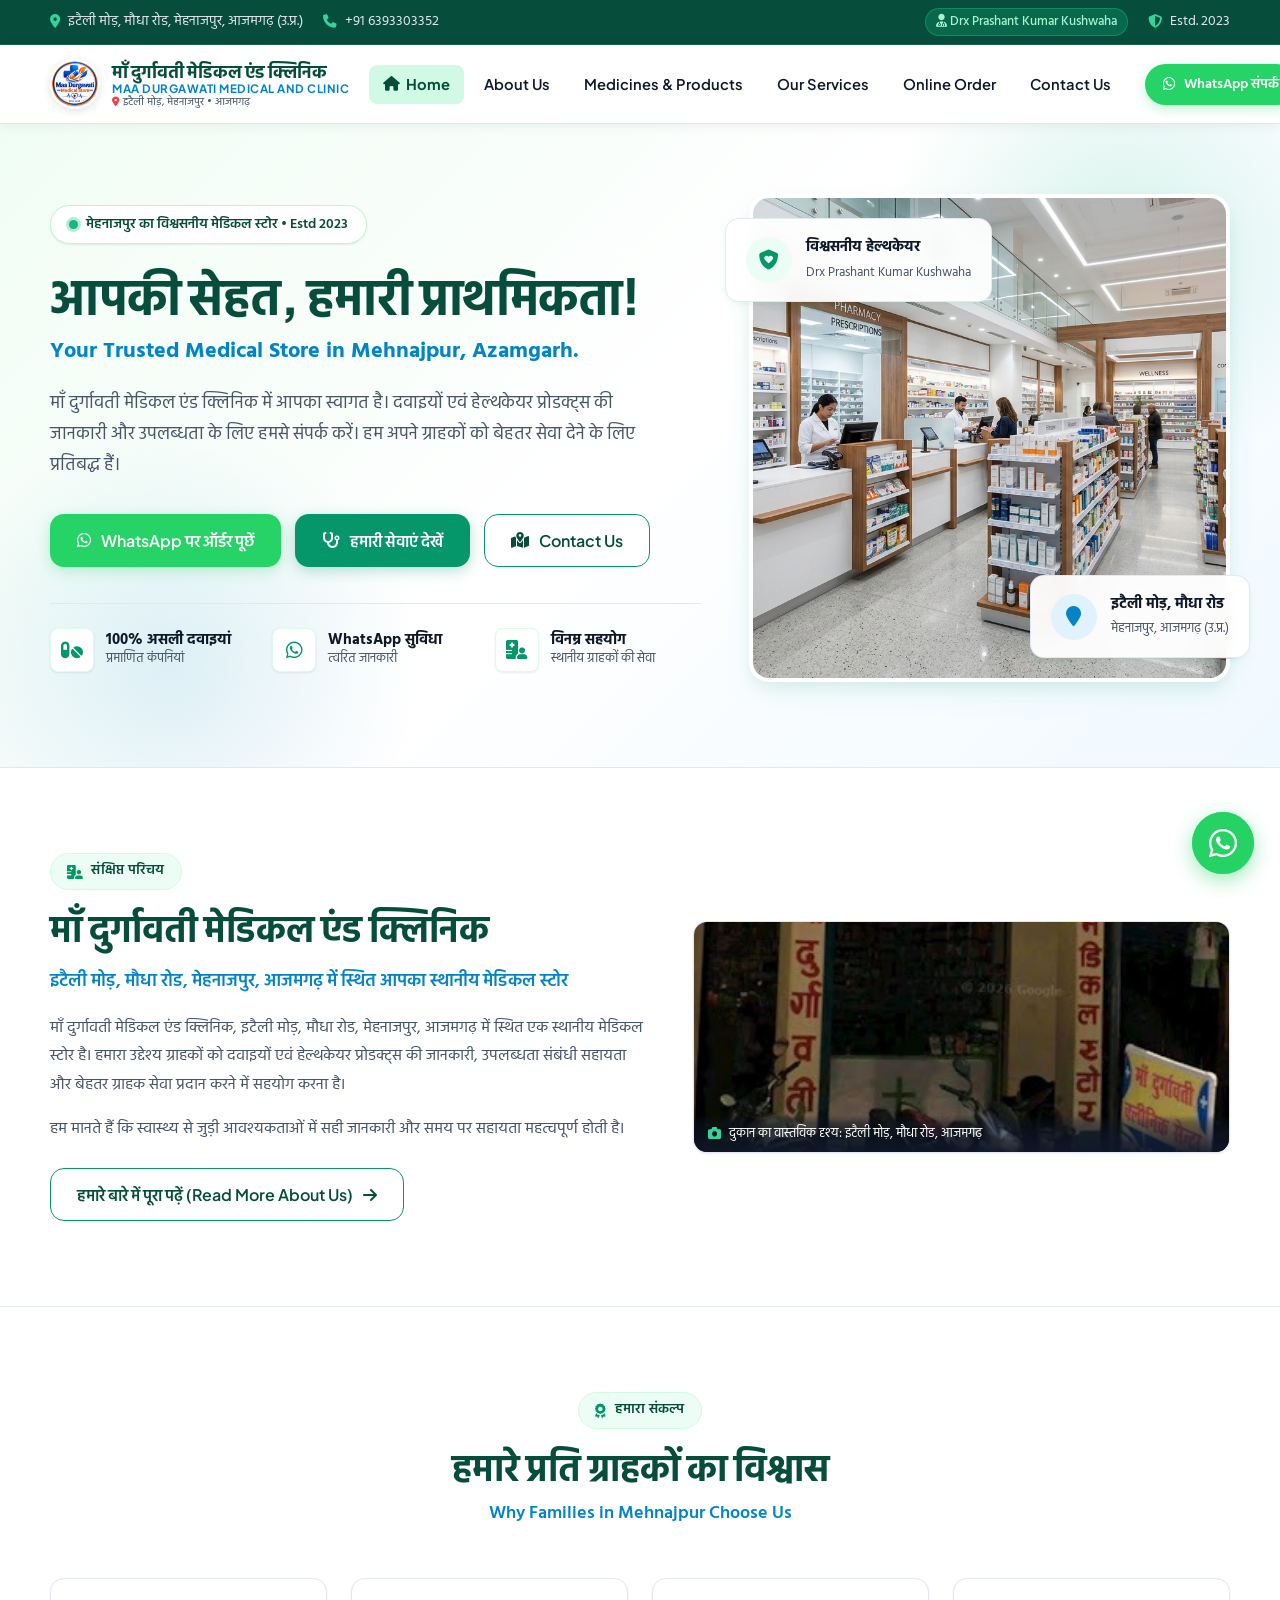
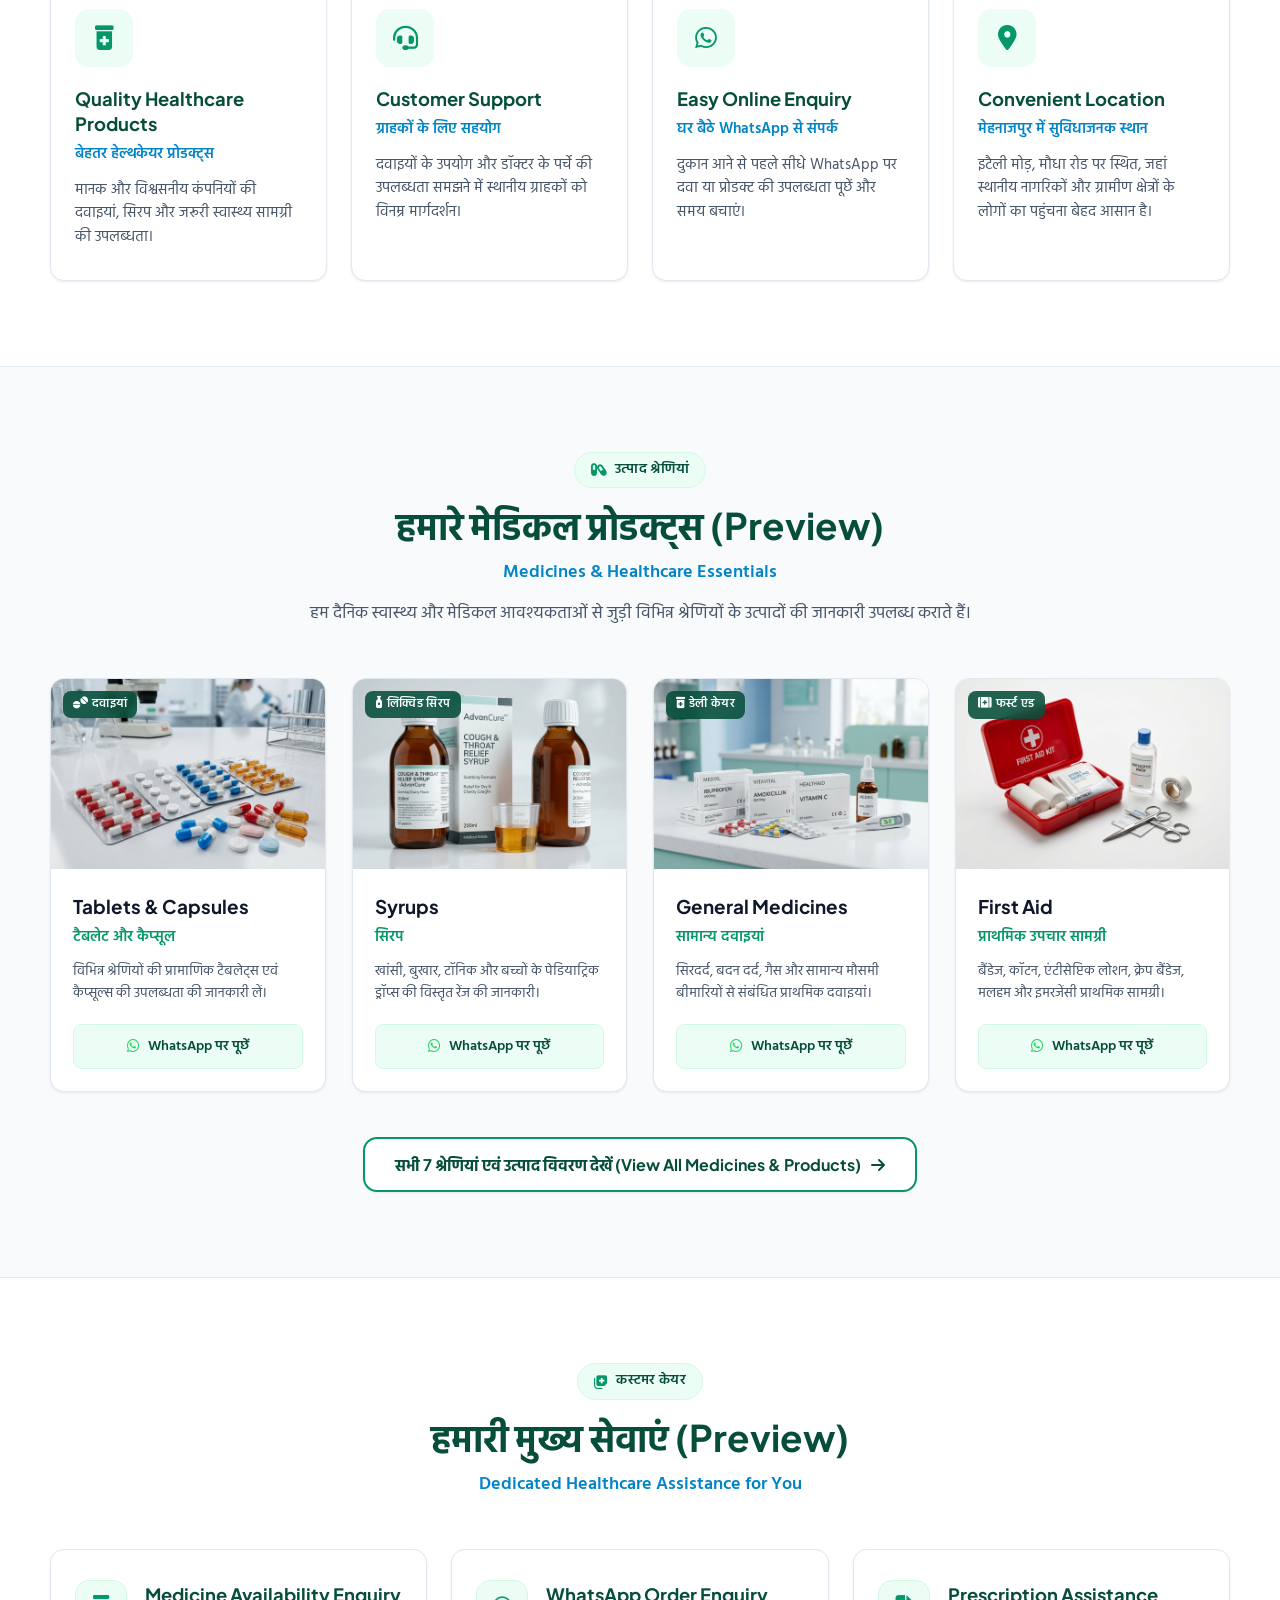
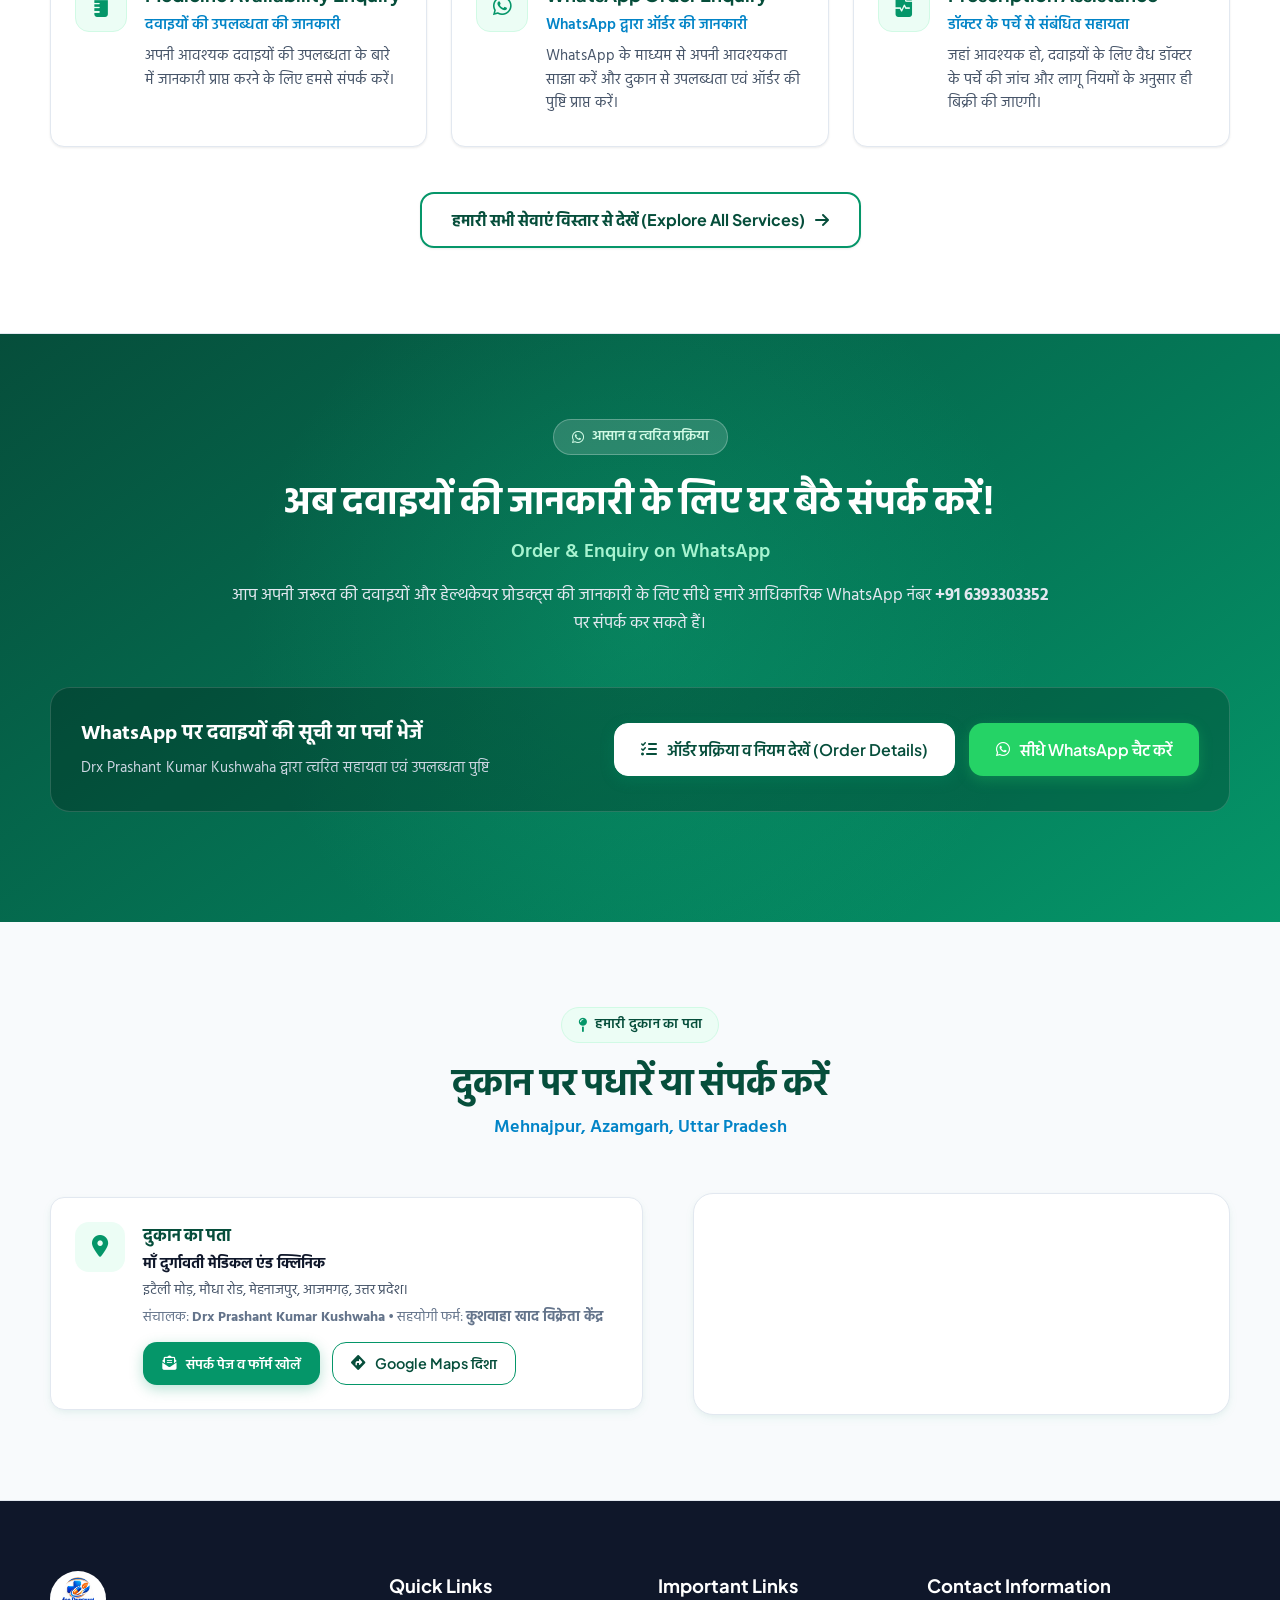
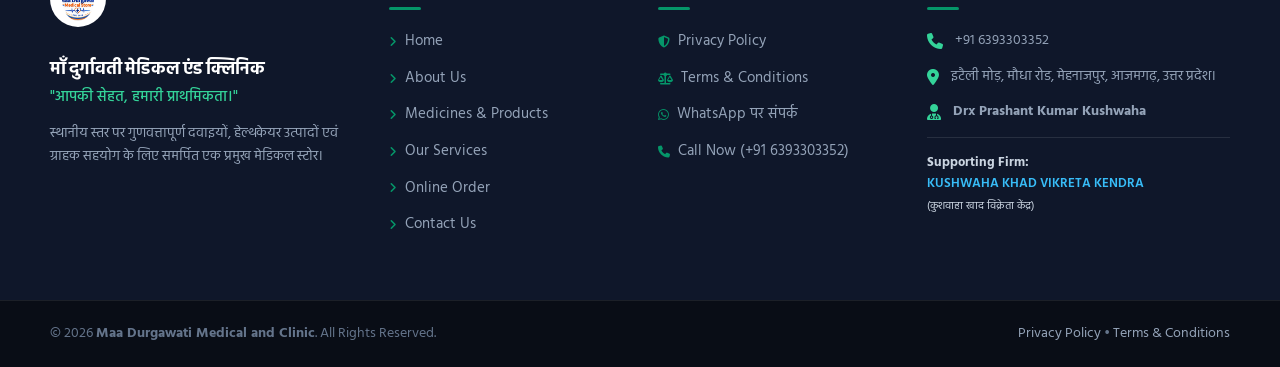
==== index.html @ 32545181 "feat: complete multi-page responsive website for Maa Durgawati Medical and Clinic" ====
<!DOCTYPE html>
<html lang="hi">
<head>
  <meta charset="UTF-8">
  <meta name="viewport" content="width=device-width, initial-scale=1.0">
  <title>माँ दुर्गावती मेडिकल एंड क्लिनिक | Maa Durgawati Medical &amp; Clinic - Mehnajpur, Azamgarh</title>
  
  <!-- SEO & Social Meta Tags -->
  <meta name="description" content="माँ दुर्गावती मेडिकल एंड क्लिनिक (Maa Durgawati Medical and Clinic), इटैली मोड़, मौधा रोड, मेहनाजपुर, आजमगढ़। दवाइयों एवं हेल्थकेयर प्रोडक्ट्स की जानकारी के लिए WhatsApp या कॉल पर संपर्क करें।">
  <meta name="keywords" content="Maa Durgawati Medical, माँ दुर्गावती मेडिकल स्टोर, Mehnajpur medical store, Azamgarh pharmacy, Drx Prashant Kumar Kushwaha, Itaily Moad, Kushwaha Khad Vikreta Kendra">
  <meta name="author" content="Maa Durgawati Medical and Clinic">
  
  <meta property="og:type" content="website">
  <meta property="og:title" content="माँ दुर्गावती मेडिकल एंड क्लिनिक | Mehnajpur, Azamgarh">
  <meta property="og:description" content="आपकी सेहत, हमारी प्राथमिकता! दवाइयों एवं हेल्थकेयर प्रोडक्ट्स की जानकारी और उपलब्धता के लिए संपर्क करें।">
  <meta property="og:image" content="assets/logo.jpg">
  
  <!-- Favicon -->
  <link rel="icon" type="image/svg+xml" href="assets/favicon.svg">
  
  <!-- Google Fonts: Hind, Noto Sans Devanagari, Plus Jakarta Sans -->
  <link rel="preconnect" href="https://fonts.googleapis.com">
  <link rel="preconnect" href="https://fonts.gstatic.com" crossorigin>
  <link href="https://fonts.googleapis.com/css2?family=Hind:wght@400;500;600;700&family=Noto+Sans+Devanagari:wght@400;500;600;700&family=Plus+Jakarta+Sans:wght@400;500;600;700;800&display=swap" rel="stylesheet">
  
  <!-- Font Awesome 6 Icons -->
  <link rel="stylesheet" href="https://cdnjs.cloudflare.com/ajax/libs/font-awesome/6.5.1/css/all.min.css">
  
  <!-- Stylesheet -->
  <link rel="stylesheet" href="css/style.css">
</head>
<body>

  <!-- Top Announcement Bar -->
  <div class="top-bar">
    <div class="container top-bar-content">
      <div class="top-bar-info">
        <div class="top-bar-item">
          <i class="fa-solid fa-location-dot"></i>
          <span>इटैली मोड़, मौधा रोड, मेहनाजपुर, आजमगढ़ (उ.प्र.)</span>
        </div>
        <div class="top-bar-item">
          <i class="fa-solid fa-phone"></i>
          <a href="tel:+916393303352">+91 6393303352</a>
        </div>
      </div>
      <div class="top-bar-info">
        <span class="top-bar-badge"><i class="fa-solid fa-user-doctor"></i> Drx Prashant Kumar Kushwaha</span>
        <span class="top-bar-item"><i class="fa-solid fa-shield-halved"></i> Estd. 2023</span>
      </div>
    </div>
  </div>

  <!-- Sticky Site Header (Redesigned) -->
  <header class="site-header">
    <div class="container header-inner">
      <a href="index.html" class="brand-logo" aria-label="Maa Durgawati Medical and Clinic Home">
        <img src="assets/logo.jpg" alt="माँ दुर्गावती मेडिकल स्टोर Logo" class="official-logo-img">
        <div class="brand-text-block">
          <span class="brand-title-hi">माँ दुर्गावती मेडिकल एंड क्लिनिक</span>
          <span class="brand-title-en">MAA DURGAWATI MEDICAL AND CLINIC</span>
          <span class="brand-tagline-sub">
            <i class="fa-solid fa-location-dot"></i> इटैली मोड़, मेहनाजपुर • आजमगढ़
          </span>
        </div>
      </a>

      <!-- Desktop & Mobile Navigation Menu -->
      <nav class="nav-menu" id="navMenu" aria-label="Primary Navigation">
        <a href="index.html" class="nav-link active"><i class="fa-solid fa-house"></i> Home</a>
        <a href="about.html" class="nav-link">About Us</a>
        <a href="medicines.html" class="nav-link">Medicines &amp; Products</a>
        <a href="services.html" class="nav-link">Our Services</a>
        <a href="online-order.html" class="nav-link">Online Order</a>
        <a href="contact.html" class="nav-link">Contact Us</a>
        
        <div class="mobile-nav-cta">
          <a href="https://wa.me/916393303352?text=%E0%A4%A8%E0%A4%AE%E0%A4%B8%E0%A5%8D%E0%A4%A4%E0%A5%87%2C%20%E0%A4%AE%E0%A5%81%E0%A4%9D%E0%A5%87%20%E0%A4%AE%E0%A4%BE%E0%A4%81%20%E0%A4%A6%E0%A5%81%E0%A4%B0%E0%A5%8D%E0%A4%97%E0%A4%BE%E0%A4%B5%E0%A4%A4%E0%A5%80%20%E0%A4%AE%E0%A5%87%E0%A4%A1%E0%A4%BF%E0%A4%95%E0%A4%B2%20%E0%A4%8F%E0%A4%82%E0%A4%A1%20%E0%A4%95%E0%A5%8D%E0%A4%B2%E0%A4%BF%E0%A4%A8%E0%A4%BF%E0%A4%95%20%E0%A4%B8%E0%A5%87%20%E0%A4%A6%E0%A4%B5%E0%A4%BE%E0%A4%87%E0%A4%AF%E0%A5%8B%E0%A4%82%20%E0%A4%95%E0%A5%80%20%E0%A4%9C%E0%A4%BE%E0%A4%A8%E0%A4%95%E0%A4%BE%E0%A4%B0%E0%A5%80%20%E0%A4%9A%E0%A4%BE%E0%A4%B9%E0%A4%BF%E0%A4%8F%E0%A5%A4" target="_blank" rel="noopener noreferrer" class="btn btn-whatsapp">
            <i class="fa-brands fa-whatsapp"></i> WhatsApp संपर्क
          </a>
          <a href="tel:+916393303352" class="btn btn-primary">
            <i class="fa-solid fa-phone"></i> कॉल करें: +91 6393303352
          </a>
        </div>
      </nav>

      <!-- Rightmost WhatsApp Action -->
      <div class="header-actions">
        <a href="https://wa.me/916393303352?text=%E0%A4%A8%E0%A4%AE%E0%A4%B8%E0%A5%8D%E0%A4%A4%E0%A5%87%2C%20%E0%A4%AE%E0%A5%81%E0%A4%9D%E0%A5%87%20%E0%A4%AE%E0%A4%BE%E0%A4%81%20%E0%A4%A6%E0%A5%81%E0%A4%B0%E0%A5%8D%E0%A4%97%E0%A4%BE%E0%A4%B5%E0%A4%A4%E0%A5%80%20%E0%A4%AE%E0%A5%87%E0%A4%A1%E0%A4%BF%E0%A4%95%E0%A4%B2%20%E0%A4%8F%E0%A4%82%E0%A4%A1%20%E0%A4%95%E0%A5%8D%E0%A4%B2%E0%A4%BF%E0%A4%A8%E0%A4%BF%E0%A4%95%20%E0%A4%B8%E0%A5%87%20%E0%A4%A6%E0%A4%B5%E0%A4%BE%E0%A4%87%E0%A4%AF%E0%A5%8B%E0%A4%82%20%E0%A4%95%E0%A5%80%20%E0%A4%9C%E0%A4%BE%E0%A4%A8%E0%A4%95%E0%A4%BE%E0%A4%B0%E0%A5%80%20%E0%A4%9A%E0%A4%BE%E0%A4%B9%E0%A4%BF%E0%A4%8F%E0%A5%A4" target="_blank" rel="noopener noreferrer" class="btn-header-wa">
          <i class="fa-brands fa-whatsapp"></i>
          <span>WhatsApp संपर्क</span>
        </a>
        <button class="mobile-toggle" id="mobileToggle" aria-label="Toggle navigation" aria-expanded="false">
          <i class="fa-solid fa-bars"></i>
        </button>
      </div>
    </div>
  </header>

  <main>
    <!-- ==========================================
         HERO SECTION
         ========================================== -->
    <section class="hero-section">
      <div class="hero-glow-1"></div>
      <div class="hero-glow-2"></div>
      
      <div class="container hero-grid">
        <div class="hero-content">
          <div class="hero-badge-pill">
            <span class="pulse-dot"></span>
            <span>मेहनाजपुर का विश्वसनीय मेडिकल स्टोर • Estd 2023</span>
          </div>
          
          <h1 class="hero-heading">आपकी सेहत, हमारी प्राथमिकता!</h1>
          <p class="hero-subtitle">Your Trusted Medical Store in Mehnajpur, Azamgarh.</p>
          
          <p class="hero-desc">
            माँ दुर्गावती मेडिकल एंड क्लिनिक में आपका स्वागत है। दवाइयों एवं हेल्थकेयर प्रोडक्ट्स की जानकारी और उपलब्धता के लिए हमसे संपर्क करें। हम अपने ग्राहकों को बेहतर सेवा देने के लिए प्रतिबद्ध हैं।
          </p>
          
          <div class="hero-cta-group">
            <a href="online-order.html" class="btn btn-whatsapp">
              <i class="fa-brands fa-whatsapp"></i> WhatsApp पर ऑर्डर पूछें
            </a>
            <a href="services.html" class="btn btn-primary">
              <i class="fa-solid fa-stethoscope"></i> हमारी सेवाएं देखें
            </a>
            <a href="contact.html" class="btn btn-outline">
              <i class="fa-solid fa-map-location-dot"></i> Contact Us
            </a>
          </div>
          
          <div class="hero-highlights">
            <div class="hero-highlight-item">
              <div class="hero-highlight-icon">
                <i class="fa-solid fa-pills"></i>
              </div>
              <div class="hero-highlight-text">
                <h4>100% असली दवाइयां</h4>
                <p>प्रमाणित कंपनियां</p>
              </div>
            </div>
            
            <div class="hero-highlight-item">
              <div class="hero-highlight-icon">
                <i class="fa-brands fa-whatsapp"></i>
              </div>
              <div class="hero-highlight-text">
                <h4>WhatsApp सुविधा</h4>
                <p>त्वरित जानकारी</p>
              </div>
            </div>
            
            <div class="hero-highlight-item">
              <div class="hero-highlight-icon">
                <i class="fa-solid fa-hospital-user"></i>
              </div>
              <div class="hero-highlight-text">
                <h4>विनम्र सहयोग</h4>
                <p>स्थानीय ग्राहकों की सेवा</p>
              </div>
            </div>
          </div>
        </div>

        <div class="hero-visual">
          <div class="hero-image-wrapper">
            <img src="assets/images/hero-pharmacy.jpg" alt="माँ दुर्गावती मेडिकल स्टोर आधुनिक फार्मेसी इंटीरियर" class="hero-main-img" loading="eager">
          </div>
          
          <div class="hero-floating-card top">
            <div class="floating-icon">
              <i class="fa-solid fa-shield-heart"></i>
            </div>
            <div class="floating-content">
              <strong>विश्वसनीय हेल्थकेयर</strong>
              <span>Drx Prashant Kumar Kushwaha</span>
            </div>
          </div>
          
          <div class="hero-floating-card bottom">
            <div class="floating-icon">
              <i class="fa-solid fa-location-pin"></i>
            </div>
            <div class="floating-content">
              <strong>इटैली मोड़, मौधा रोड</strong>
              <span>मेहनाजपुर, आजमगढ़ (उ.प्र.)</span>
            </div>
          </div>
        </div>
      </div>
    </section>

    <!-- ==========================================
         SHORT INTRODUCTION PREVIEW
         ========================================== -->
    <section class="section-padding" style="background-color: #ffffff; border-bottom: 1px solid var(--border-color);">
      <div class="container">
        <div class="about-grid">
          <div class="about-content">
            <span class="section-badge"><i class="fa-solid fa-hospital-user"></i> संक्षिप्त परिचय</span>
            <h2 class="section-title">माँ दुर्गावती मेडिकल एंड क्लिनिक</h2>
            <div class="about-lead">
              इटैली मोड़, मौधा रोड, मेहनाजपुर, आजमगढ़ में स्थित आपका स्थानीय मेडिकल स्टोर
            </div>
            <p class="about-desc-para">
              माँ दुर्गावती मेडिकल एंड क्लिनिक, इटैली मोड़, मौधा रोड, मेहनाजपुर, आजमगढ़ में स्थित एक स्थानीय मेडिकल स्टोर है। हमारा उद्देश्य ग्राहकों को दवाइयों एवं हेल्थकेयर प्रोडक्ट्स की जानकारी, उपलब्धता संबंधी सहायता और बेहतर ग्राहक सेवा प्रदान करने में सहयोग करना है।
            </p>
            <p class="about-desc-para">
              हम मानते हैं कि स्वास्थ्य से जुड़ी आवश्यकताओं में सही जानकारी और समय पर सहायता महत्वपूर्ण होती है।
            </p>
            <div style="margin-top: 24px;">
              <a href="about.html" class="btn btn-outline">
                <span>हमारे बारे में पूरा पढ़ें (Read More About Us)</span>
                <i class="fa-solid fa-arrow-right"></i>
              </a>
            </div>
          </div>

          <div>
            <div class="about-storefront-wrapper" style="margin-top: 0;">
              <img src="assets/shop-front.jpg" alt="माँ दुर्गावती मेडिकल स्टोर वास्तविक दुकान, इटैली मोड़ मेहनाजपुर" loading="lazy">
              <div class="storefront-caption">
                <i class="fa-solid fa-camera"></i>
                <span>दुकान का वास्तविक दृश्य: इटैली मोड़, मौधा रोड, आजमगढ़</span>
              </div>
            </div>
          </div>
        </div>
      </div>
    </section>

    <!-- ==========================================
         TRUST SECTION (4 Cards)
         ========================================== -->
    <section class="section-padding trust-section">
      <div class="container">
        <div class="section-header">
          <span class="section-badge"><i class="fa-solid fa-award"></i> हमारा संकल्प</span>
          <h2 class="section-title">हमारे प्रति ग्राहकों का विश्वास</h2>
          <p class="section-subtitle">Why Families in Mehnajpur Choose Us</p>
        </div>

        <div class="trust-grid">
          <div class="trust-card">
            <div class="trust-icon-box">
              <i class="fa-solid fa-prescription-bottle-medical"></i>
            </div>
            <h3>Quality Healthcare Products</h3>
            <h4>बेहतर हेल्थकेयर प्रोडक्ट्स</h4>
            <p>मानक और विश्वसनीय कंपनियों की दवाइयां, सिरप और जरूरी स्वास्थ्य सामग्री की उपलब्धता।</p>
          </div>

          <div class="trust-card">
            <div class="trust-icon-box">
              <i class="fa-solid fa-headset"></i>
            </div>
            <h3>Customer Support</h3>
            <h4>ग्राहकों के लिए सहयोग</h4>
            <p>दवाइयों के उपयोग और डॉक्टर के पर्चे की उपलब्धता समझने में स्थानीय ग्राहकों को विनम्र मार्गदर्शन।</p>
          </div>

          <div class="trust-card">
            <div class="trust-icon-box">
              <i class="fa-brands fa-whatsapp"></i>
            </div>
            <h3>Easy Online Enquiry</h3>
            <h4>घर बैठे WhatsApp से संपर्क</h4>
            <p>दुकान आने से पहले सीधे WhatsApp पर दवा या प्रोडक्ट की उपलब्धता पूछें और समय बचाएं।</p>
          </div>

          <div class="trust-card">
            <div class="trust-icon-box">
              <i class="fa-solid fa-location-dot"></i>
            </div>
            <h3>Convenient Location</h3>
            <h4>मेहनाजपुर में सुविधाजनक स्थान</h4>
            <p>इटैली मोड़, मौधा रोड पर स्थित, जहां स्थानीय नागरिकों और ग्रामीण क्षेत्रों के लोगों का पहुंचना बेहद आसान है।</p>
          </div>
        </div>
      </div>
    </section>

    <!-- ==========================================
         PRODUCTS PREVIEW (Top 4 Categories)
         ========================================== -->
    <section class="section-padding products-section">
      <div class="container">
        <div class="section-header">
          <span class="section-badge"><i class="fa-solid fa-capsules"></i> उत्पाद श्रेणियां</span>
          <h2 class="section-title">हमारे मेडिकल प्रोडक्ट्स (Preview)</h2>
          <p class="section-subtitle">Medicines &amp; Healthcare Essentials</p>
          <p class="section-desc">
            हम दैनिक स्वास्थ्य और मेडिकल आवश्यकताओं से जुड़ी विभिन्न श्रेणियों के उत्पादों की जानकारी उपलब्ध कराते हैं।
          </p>
        </div>

        <div class="products-grid">
          <!-- Category 1 -->
          <div class="product-card">
            <div class="product-card-img">
              <img src="assets/images/tablets-capsules.jpg" alt="Tablets and Capsules" loading="lazy">
              <span class="product-badge-tag"><i class="fa-solid fa-tablets"></i> दवाइयां</span>
            </div>
            <div class="product-card-body">
              <h3>Tablets &amp; Capsules</h3>
              <div class="hindi-title">टैबलेट और कैप्सूल</div>
              <p>विभिन्न श्रेणियों की प्रामाणिक टैबलेट्स एवं कैप्सूल्स की उपलब्धता की जानकारी लें।</p>
              <div class="product-card-footer">
                <a href="https://wa.me/916393303352?text=%E0%A4%A8%E0%A4%AE%E0%A4%B8%E0%A5%8D%E0%A4%A4%E0%A5%87%20Drx%20%E0%A4%AA%E0%A5%8D%E0%A4%B0%E0%A4%B6%E0%A4%BE%E0%A4%82%E0%A4%A4%20%E0%A4%9C%E0%A5%80%2C%20%E0%A4%AE%E0%A5%81%E0%A4%9D%E0%A5%87%20Tablets%20%26%20Capsules%20%E0%A4%95%E0%A5%80%20%E0%A4%89%E0%A4%AA%E0%A4%B2%E0%A4%AC%E0%A5%8D%E0%A4%A7%E0%A4%A4%E0%A4%BE%20%E0%A4%9C%E0%A4%BE%E0%A4%A8%E0%A4%A8%E0%A5%80%20%E0%A4%B9%E0%A5%88%E0%A5%A4" target="_blank" rel="noopener noreferrer" class="btn-enquire">
                  <i class="fa-brands fa-whatsapp"></i> WhatsApp पर पूछें
                </a>
              </div>
            </div>
          </div>

          <!-- Category 2 -->
          <div class="product-card">
            <div class="product-card-img">
              <img src="assets/images/syrups.jpg" alt="Syrups" loading="lazy">
              <span class="product-badge-tag"><i class="fa-solid fa-bottle-droplet"></i> लिक्विड सिरप</span>
            </div>
            <div class="product-card-body">
              <h3>Syrups</h3>
              <div class="hindi-title">सिरप</div>
              <p>खांसी, बुखार, टॉनिक और बच्चों के पेडियाट्रिक ड्रॉप्स की विस्तृत रेंज की जानकारी।</p>
              <div class="product-card-footer">
                <a href="https://wa.me/916393303352?text=%E0%A4%A8%E0%A4%AE%E0%A4%B8%E0%A5%8D%E0%A4%A4%E0%A5%87%20Drx%20%E0%A4%AA%E0%A5%8D%E0%A4%B0%E0%A4%B6%E0%A4%BE%E0%A4%82%E0%A4%A4%20%E0%A4%9C%E0%A5%80%2C%20%E0%A4%AE%E0%A5%81%E0%A4%9D%E0%A5%87%20Syrups%20%E0%A4%95%E0%A5%80%20%E0%A4%89%E0%A4%AA%E0%A4%B2%E0%A4%AC%E0%A5%8D%E0%A4%A7%E0%A4%A4%E0%A4%BE%20%E0%A4%9C%E0%A4%BE%E0%A4%A8%E0%A4%A8%E0%A5%80%20%E0%A4%B9%E0%A5%88%E0%A5%A4" target="_blank" rel="noopener noreferrer" class="btn-enquire">
                  <i class="fa-brands fa-whatsapp"></i> WhatsApp पर पूछें
                </a>
              </div>
            </div>
          </div>

          <!-- Category 3 -->
          <div class="product-card">
            <div class="product-card-img">
              <img src="assets/images/general-medicines.jpg" alt="General Medicines" loading="lazy">
              <span class="product-badge-tag"><i class="fa-solid fa-prescription-bottle-medical"></i> डेली केयर</span>
            </div>
            <div class="product-card-body">
              <h3>General Medicines</h3>
              <div class="hindi-title">सामान्य दवाइयां</div>
              <p>सिरदर्द, बदन दर्द, गैस और सामान्य मौसमी बीमारियों से संबंधित प्राथमिक दवाइयां।</p>
              <div class="product-card-footer">
                <a href="https://wa.me/916393303352?text=%E0%A4%A8%E0%A4%AE%E0%A4%B8%E0%A5%8D%E0%A4%A4%E0%A5%87%20Drx%20%E0%A4%AA%E0%A5%8D%E0%A4%B0%E0%A4%B6%E0%A4%BE%E0%A4%82%E0%A4%A4%20%E0%A4%9C%E0%A5%80%2C%20%E0%A4%AE%E0%A5%81%E0%A4%9D%E0%A5%87%20General%20Medicines%20%E0%A4%95%E0%A5%80%20%E0%A4%89%E0%A4%AA%E0%A4%B2%E0%A4%AC%E0%A5%8D%E0%A4%A7%E0%A4%A4%E0%A4%BE%20%E0%A4%9C%E0%A4%BE%E0%A4%A8%E0%A4%A8%E0%A5%80%20%E0%A4%B9%E0%A5%88%E0%A5%A4" target="_blank" rel="noopener noreferrer" class="btn-enquire">
                  <i class="fa-brands fa-whatsapp"></i> WhatsApp पर पूछें
                </a>
              </div>
            </div>
          </div>

          <!-- Category 4 -->
          <div class="product-card">
            <div class="product-card-img">
              <img src="assets/images/first-aid.jpg" alt="First Aid" loading="lazy">
              <span class="product-badge-tag"><i class="fa-solid fa-kit-medical"></i> फर्स्ट एड</span>
            </div>
            <div class="product-card-body">
              <h3>First Aid</h3>
              <div class="hindi-title">प्राथमिक उपचार सामग्री</div>
              <p>बैंडेज, कॉटन, एंटीसेप्टिक लोशन, क्रेप बैंडेज, मलहम और इमरजेंसी प्राथमिक सामग्री।</p>
              <div class="product-card-footer">
                <a href="https://wa.me/916393303352?text=%E0%A4%A8%E0%A4%AE%E0%A4%B8%E0%A5%8D%E0%A4%A4%E0%A5%87%20Drx%20%E0%A4%AA%E0%A5%8D%E0%A4%B0%E0%A4%B6%E0%A4%BE%E0%A4%82%E0%A4%A4%20%E0%A4%9C%E0%A5%80%2C%20%E0%A4%AE%E0%A5%81%E0%A4%9D%E0%A5%87%20First%20Aid%20%E0%A4%95%E0%A5%80%20%E0%A4%89%E0%A4%AA%E0%A4%B2%E0%A4%AC%E0%A5%8D%E0%A4%A7%E0%A4%A4%E0%A4%BE%20%E0%A4%9C%E0%A4%BE%E0%A4%A8%E0%A4%A8%E0%A5%80%20%E0%A4%B9%E0%A5%88%E0%A5%A4" target="_blank" rel="noopener noreferrer" class="btn-enquire">
                  <i class="fa-brands fa-whatsapp"></i> WhatsApp पर पूछें
                </a>
              </div>
            </div>
          </div>
        </div>

        <div class="section-preview-cta">
          <a href="medicines.html" class="btn-view-more">
            <span>सभी 7 श्रेणियां एवं उत्पाद विवरण देखें (View All Medicines &amp; Products)</span>
            <i class="fa-solid fa-arrow-right"></i>
          </a>
        </div>
      </div>
    </section>

    <!-- ==========================================
         SERVICES PREVIEW
         ========================================== -->
    <section class="section-padding services-section">
      <div class="container">
        <div class="section-header">
          <span class="section-badge"><i class="fa-solid fa-notes-medical"></i> कस्टमर केयर</span>
          <h2 class="section-title">हमारी मुख्य सेवाएं (Preview)</h2>
          <p class="section-subtitle">Dedicated Healthcare Assistance for You</p>
        </div>

        <div class="services-grid">
          <div class="service-card">
            <div class="service-icon-wrap">
              <i class="fa-solid fa-prescription-bottle"></i>
            </div>
            <div class="service-info">
              <h3>Medicine Availability Enquiry</h3>
              <span class="service-hindi-title">दवाइयों की उपलब्धता की जानकारी</span>
              <p>अपनी आवश्यक दवाइयों की उपलब्धता के बारे में जानकारी प्राप्त करने के लिए हमसे संपर्क करें।</p>
            </div>
          </div>

          <div class="service-card">
            <div class="service-icon-wrap">
              <i class="fa-brands fa-whatsapp"></i>
            </div>
            <div class="service-info">
              <h3>WhatsApp Order Enquiry</h3>
              <span class="service-hindi-title">WhatsApp द्वारा ऑर्डर की जानकारी</span>
              <p>WhatsApp के माध्यम से अपनी आवश्यकता साझा करें और दुकान से उपलब्धता एवं ऑर्डर की पुष्टि प्राप्त करें।</p>
            </div>
          </div>

          <div class="service-card">
            <div class="service-icon-wrap">
              <i class="fa-solid fa-file-waveform"></i>
            </div>
            <div class="service-info">
              <h3>Prescription Assistance</h3>
              <span class="service-hindi-title">डॉक्टर के पर्चे से संबंधित सहायता</span>
              <p>जहां आवश्यक हो, दवाइयों के लिए वैध डॉक्टर के पर्चे की जांच और लागू नियमों के अनुसार ही बिक्री की जाएगी।</p>
            </div>
          </div>
        </div>

        <div class="section-preview-cta">
          <a href="services.html" class="btn-view-more">
            <span>हमारी सभी सेवाएं विस्तार से देखें (Explore All Services)</span>
            <i class="fa-solid fa-arrow-right"></i>
          </a>
        </div>
      </div>
    </section>

    <!-- ==========================================
         ONLINE ORDER PREVIEW CTA
         ========================================== -->
    <section class="section-padding order-section">
      <div class="order-glow-bg"></div>
      <div class="container">
        <div class="order-header">
          <span class="order-badge"><i class="fa-brands fa-whatsapp"></i> आसान व त्वरित प्रक्रिया</span>
          <h2>अब दवाइयों की जानकारी के लिए घर बैठे संपर्क करें!</h2>
          <div class="order-sub">Order &amp; Enquiry on WhatsApp</div>
          <p>
            आप अपनी जरूरत की दवाइयों और हेल्थकेयर प्रोडक्ट्स की जानकारी के लिए सीधे हमारे आधिकारिक WhatsApp नंबर <strong>+91 6393303352</strong> पर संपर्क कर सकते हैं।
          </p>
        </div>

        <div class="order-cta-box" style="margin-bottom: 25px;">
          <div class="order-cta-info">
            <h4>WhatsApp पर दवाइयों की सूची या पर्चा भेजें</h4>
            <p>Drx Prashant Kumar Kushwaha द्वारा त्वरित सहायता एवं उपलब्धता पुष्टि</p>
          </div>
          <div class="order-cta-buttons">
            <a href="online-order.html" class="btn btn-primary" style="background:#ffffff; color:#064e3b; border-color:#ffffff;">
              <i class="fa-solid fa-list-check"></i> ऑर्डर प्रक्रिया व नियम देखें (Order Details)
            </a>
            <a href="https://wa.me/916393303352?text=%E0%A4%A8%E0%A4%AE%E0%A4%B8%E0%A5%8D%E0%A4%A4%E0%A5%87%2C%20%E0%A4%AE%E0%A5%81%E0%A4%9D%E0%A5%87%20%E0%A4%AE%E0%A4%BE%E0%A4%81%20%E0%A4%A6%E0%A5%81%E0%A4%B0%E0%A5%8D%E0%A4%97%E0%A4%BE%E0%A4%B5%E0%A4%A4%E0%A5%80%20%E0%A4%AE%E0%A5%87%E0%A4%A1%E0%A4%BF%E0%A4%95%E0%A4%B2%20%E0%A4%8F%E0%A4%82%E0%A4%A1%20%E0%A4%95%E0%A5%8D%E0%A4%B2%E0%A4%BF%E0%A4%A8%E0%A4%BF%E0%A4%95%20%E0%A4%B8%E0%A5%87%20%E0%A4%A6%E0%A4%B5%E0%A4%BE%E0%A4%87%E0%A4%AF%E0%A5%8B%E0%A4%82%2F%E0%A4%AE%E0%A5%87%E0%A4%A1%E0%A4%BF%E0%A4%95%E0%A4%B2%20%E0%A4%AA%E0%A5%8D%E0%A4%B0%E0%A5%8B%E0%A4%A1%E0%A4%95%E0%A5%8D%E0%A4%9F%E0%A5%8D%E0%A4%B8%20%E0%A4%95%E0%A5%80%20%E0%A4%9C%E0%A4%BE%E0%A4%A8%E0%A4%95%E0%A4%BE%E0%A4%B0%E0%A5%80%20%E0%A4%9A%E0%A4%BE%E0%A4%B9%E0%A4%BF%E0%A4%8F%E0%A5%A4%20%E0%A4%95%E0%A5%83%E0%A4%AA%E0%A4%AF%E0%A4%BE%20%E0%A4%89%E0%A4%AA%E0%A4%B2%E0%A4%AC%E0%A5%8D%E0%A4%A7%E0%A4%A4%E0%A4%BE%20%E0%A4%AC%E0%A4%A4%E0%A4%BE%E0%A4%8F%E0%A4%82%E0%A5%A4" target="_blank" rel="noopener noreferrer" class="btn btn-whatsapp">
              <i class="fa-brands fa-whatsapp"></i> सीधे WhatsApp चैट करें
            </a>
          </div>
        </div>
      </div>
    </section>

    <!-- ==========================================
         LOCATION & CONTACT PREVIEW
         ========================================== -->
    <section class="section-padding" style="background-color: #f8fafc; border-bottom: 1px solid var(--border-color);">
      <div class="container">
        <div class="section-header">
          <span class="section-badge"><i class="fa-solid fa-map-pin"></i> हमारी दुकान का पता</span>
          <h2 class="section-title">दुकान पर पधारें या संपर्क करें</h2>
          <p class="section-subtitle">Mehnajpur, Azamgarh, Uttar Pradesh</p>
        </div>

        <div class="about-grid">
          <div class="contact-card" style="box-shadow: var(--shadow-md);">
            <div class="contact-card-icon">
              <i class="fa-solid fa-location-dot"></i>
            </div>
            <div class="contact-card-content">
              <h4>दुकान का पता</h4>
              <p><strong>माँ दुर्गावती मेडिकल एंड क्लिनिक</strong></p>
              <p class="hindi-addr">इटैली मोड़, मौधा रोड, मेहनाजपुर, आजमगढ़, उत्तर प्रदेश।</p>
              <p style="font-size: 0.88rem; color: #64748b; margin: 6px 0;">
                संचालक: <strong>Drx Prashant Kumar Kushwaha</strong> • सहयोगी फर्म: <strong>कुशवाहा खाद विक्रेता केंद्र</strong>
              </p>
              <div class="contact-quick-actions" style="margin-top: 14px;">
                <a href="contact.html" class="btn btn-primary" style="padding: 9px 18px; font-size: 0.9rem;">
                  <i class="fa-solid fa-envelope-open-text"></i> संपर्क पेज व फॉर्म खोलें
                </a>
                <a href="https://www.google.com/maps/search/?api=1&query=Itaily+Moad+Maudha+Road+Mehnajpur+Azamgarh+Uttar+Pradesh" target="_blank" rel="noopener noreferrer" class="btn btn-outline" style="padding: 9px 18px; font-size: 0.9rem;">
                  <i class="fa-solid fa-diamond-turn-right"></i> Google Maps दिशा
                </a>
              </div>
            </div>
          </div>

          <div class="map-embed-wrapper" style="margin-top: 0; height: 100%;">
            <iframe 
              src="https://maps.google.com/maps?q=Maudha%20Road%20Mehnajpur%20Azamgarh%20Uttar%20Pradesh&t=&z=14&ie=UTF8&iwloc=&output=embed" 
              title="Google Maps Location - Maa Durgawati Medical and Clinic, Mehnajpur, Azamgarh"
              allowfullscreen="" 
              loading="lazy" 
              referrerpolicy="no-referrer-when-downgrade"
              style="height: 100%; min-height: 220px;">
            </iframe>
          </div>
        </div>
      </div>
    </section>
  </main>

  <!-- ==========================================
       PREMIUM MULTI-COLUMN FOOTER
       ========================================== -->
  <footer class="site-footer">
    <div class="container footer-grid">
      <!-- Brand Information -->
      <div class="footer-col footer-brand">
        <a href="index.html" style="display: inline-block;">
          <img src="assets/logo.jpg" alt="माँ दुर्गावती मेडिकल स्टोर Logo" style="height: 56px; width: 56px; border-radius: 50%; object-fit: cover;">
        </a>
        <div class="footer-brand-title">माँ दुर्गावती मेडिकल एंड क्लिनिक</div>
        <div class="footer-brand-tagline">"आपकी सेहत, हमारी प्राथमिकता।"</div>
        <p class="footer-brand-desc">
          स्थानीय स्तर पर गुणवत्तापूर्ण दवाइयों, हेल्थकेयर उत्पादों एवं ग्राहक सहयोग के लिए समर्पित एक प्रमुख मेडिकल स्टोर।
        </p>
      </div>

      <!-- Quick Links -->
      <div class="footer-col">
        <h4>Quick Links</h4>
        <ul class="footer-links-list">
          <li><a href="index.html"><i class="fa-solid fa-angle-right"></i> Home</a></li>
          <li><a href="about.html"><i class="fa-solid fa-angle-right"></i> About Us</a></li>
          <li><a href="medicines.html"><i class="fa-solid fa-angle-right"></i> Medicines &amp; Products</a></li>
          <li><a href="services.html"><i class="fa-solid fa-angle-right"></i> Our Services</a></li>
          <li><a href="online-order.html"><i class="fa-solid fa-angle-right"></i> Online Order</a></li>
          <li><a href="contact.html"><i class="fa-solid fa-angle-right"></i> Contact Us</a></li>
        </ul>
      </div>

      <!-- Important Links -->
      <div class="footer-col">
        <h4>Important Links</h4>
        <ul class="footer-links-list">
          <li><a href="privacy-policy.html"><i class="fa-solid fa-shield-halved"></i> Privacy Policy</a></li>
          <li><a href="terms-and-conditions.html"><i class="fa-solid fa-scale-balanced"></i> Terms &amp; Conditions</a></li>
          <li><a href="https://wa.me/916393303352" target="_blank" rel="noopener noreferrer"><i class="fa-brands fa-whatsapp"></i> WhatsApp पर संपर्क</a></li>
          <li><a href="tel:+916393303352"><i class="fa-solid fa-phone"></i> Call Now (+91 6393303352)</a></li>
        </ul>
      </div>

      <!-- Contact Information -->
      <div class="footer-col">
        <h4>Contact Information</h4>
        <ul class="footer-contact-list">
          <li>
            <i class="fa-solid fa-phone"></i>
            <div><a href="tel:+916393303352">+91 6393303352</a></div>
          </li>
          <li>
            <i class="fa-solid fa-location-dot"></i>
            <div>इटैली मोड़, मौधा रोड, मेहनाजपुर, आजमगढ़, उत्तर प्रदेश।</div>
          </li>
          <li>
            <i class="fa-solid fa-user-doctor"></i>
            <div><strong>Drx Prashant Kumar Kushwaha</strong></div>
          </li>
        </ul>
        <div class="footer-supporting-note">
          <strong>Supporting Firm:</strong>
          <span>KUSHWAHA KHAD VIKRETA KENDRA</span>
          <small>(कुशवाहा खाद विक्रेता केंद्र)</small>
        </div>
      </div>
    </div>

    <div class="footer-bottom">
      <div class="container footer-bottom-inner">
        <div>
          &copy; <span id="currentYear">2026</span> <strong>Maa Durgawati Medical and Clinic</strong>. All Rights Reserved.
        </div>
        <div>
          <a href="privacy-policy.html">Privacy Policy</a> • <a href="terms-and-conditions.html">Terms &amp; Conditions</a>
        </div>
      </div>
    </div>
  </footer>

  <!-- Floating WhatsApp Action Button -->
  <a href="https://wa.me/916393303352?text=%E0%A4%A8%E0%A4%AE%E0%A4%B8%E0%A5%8D%E0%A4%A4%E0%A5%87%2C%20%E0%A4%AE%E0%A5%81%E0%A4%9D%E0%A5%87%20%E0%A4%AE%E0%A4%BE%E0%A4%81%20%E0%A4%A6%E0%A5%81%E0%A4%B0%E0%A5%8D%E0%A4%97%E0%A4%BE%E0%A4%B5%E0%A4%A4%E0%A5%80%20%E0%A4%AE%E0%A5%87%E0%A4%A1%E0%A4%BF%E0%A4%95%E0%A4%B2%20%E0%A4%8F%E0%A4%82%E0%A4%A1%20%E0%A4%95%E0%A5%8D%E0%A4%B2%E0%A4%BF%E0%A4%A8%E0%A4%BF%E0%A4%95%20%E0%A4%B8%E0%A5%87%20%E0%A4%A6%E0%A4%B5%E0%A4%BE%E0%A4%87%E0%A4%AF%E0%A5%8B%E0%A4%82%20%E0%A4%95%E0%A5%80%20%E0%A4%9C%E0%A4%BE%E0%A4%A8%E0%A4%95%E0%A4%BE%E0%A4%B0%E0%A5%80%20%E0%A4%9A%E0%A4%BE%E0%A4%B9%E0%A4%BF%E0%A4%8F%E0%A5%A4" target="_blank" rel="noopener noreferrer" class="floating-whatsapp-btn" aria-label="Chat on WhatsApp">
    <i class="fa-brands fa-whatsapp"></i>
    <span class="floating-whatsapp-tooltip">WhatsApp पर संपर्क करें</span>
  </a>

  <!-- JavaScript -->
  <script src="js/main.js"></script>
</body>
</html>
---- css/style.css ----
/* ==========================================================================
   MAA DURGAWATI MEDICAL AND CLINIC - Official Stylesheet
   Theme: Premium Modern Healthcare (Medical Green & Clean Blue Accent)
   Bilingual: Hindi (Noto Sans Devanagari / Hind) + English (Plus Jakarta Sans)
   ========================================================================== */

:root {
  /* Color Palette */
  --primary-color: #059669;        /* Medical Emerald Green */
  --primary-hover: #047857;
  --primary-dark: #064e3b;
  --primary-light: #ecfdf5;
  --primary-subtle: #d1fae5;
  
  --secondary-color: #0284c7;      /* Clean Medical Sky Blue */
  --secondary-hover: #0369a1;
  --secondary-light: #f0f9ff;
  
  --whatsapp-color: #25d366;       /* WhatsApp Brand */
  --whatsapp-hover: #128c7e;
  
  --bg-body: #f8fafc;
  --bg-card: #ffffff;
  --bg-hero: linear-gradient(135deg, #f0fdf4 0%, #ffffff 50%, #f0f9ff 100%);
  
  --text-main: #0f172a;            /* Slate 900 */
  --text-muted: #475569;           /* Slate 600 */
  --text-light: #94a3b8;           /* Slate 400 */
  
  --border-color: #e2e8f0;
  --border-focus: #10b981;
  
  /* Typography */
  --font-heading: 'Plus Jakarta Sans', 'Hind', 'Noto Sans Devanagari', -apple-system, sans-serif;
  --font-body: 'Hind', 'Noto Sans Devanagari', 'Plus Jakarta Sans', -apple-system, sans-serif;
  
  /* Elevation Shadows */
  --shadow-sm: 0 1px 3px rgba(0,0,0,0.05), 0 1px 2px rgba(0,0,0,0.03);
  --shadow-md: 0 4px 12px -2px rgba(16, 185, 129, 0.08), 0 2px 6px -1px rgba(15, 23, 42, 0.04);
  --shadow-lg: 0 12px 28px -4px rgba(16, 185, 129, 0.12), 0 6px 14px -2px rgba(15, 23, 42, 0.05);
  --shadow-hover: 0 16px 32px -4px rgba(5, 150, 105, 0.18), 0 8px 16px -2px rgba(15, 23, 42, 0.06);
  
  --radius-sm: 8px;
  --radius-md: 14px;
  --radius-lg: 20px;
  --radius-full: 9999px;
  
  --header-height: 80px;
  --transition: all 0.25s cubic-bezier(0.16, 1, 0.3, 1);
}

/* Base Reset */
*, *::before, *::after {
  box-sizing: border-box;
  margin: 0;
  padding: 0;
}

html {
  scroll-behavior: smooth;
  scroll-padding-top: calc(var(--header-height) + 16px);
  font-size: 16px;
  -webkit-text-size-adjust: 100%;
}

body {
  font-family: var(--font-body);
  color: var(--text-main);
  background-color: var(--bg-body);
  line-height: 1.6;
  overflow-x: hidden;
  -webkit-font-smoothing: antialiased;
  -moz-osx-font-smoothing: grayscale;
}

img {
  max-width: 100%;
  height: auto;
  display: block;
}

a {
  color: inherit;
  text-decoration: none;
  transition: var(--transition);
}

ul {
  list-style: none;
}

button, input, textarea, select {
  font-family: inherit;
  font-size: inherit;
}

/* Container */
.container {
  width: 100%;
  max-width: 1220px;
  margin: 0 auto;
  padding: 0 20px;
}

/* Section Common Styling */
.section-padding {
  padding: 85px 0;
}

@media (max-width: 768px) {
  .section-padding {
    padding: 55px 0;
  }
}

.section-header {
  text-align: center;
  max-width: 760px;
  margin: 0 auto 50px auto;
}

.section-badge {
  display: inline-flex;
  align-items: center;
  gap: 8px;
  padding: 6px 16px;
  background-color: var(--primary-light);
  color: var(--primary-dark);
  font-size: 0.88rem;
  font-weight: 600;
  border-radius: var(--radius-full);
  margin-bottom: 14px;
  border: 1px solid var(--primary-subtle);
  letter-spacing: 0.3px;
}

.section-badge i {
  color: var(--primary-color);
}

.section-title {
  font-family: var(--font-heading);
  font-size: 2.3rem;
  font-weight: 700;
  color: var(--primary-dark);
  line-height: 1.25;
  margin-bottom: 10px;
}

.section-subtitle {
  font-size: 1.15rem;
  font-weight: 600;
  color: var(--secondary-color);
  margin-bottom: 12px;
}

.section-desc {
  font-size: 1.05rem;
  color: var(--text-muted);
  line-height: 1.65;
}

@media (max-width: 768px) {
  .section-title {
    font-size: 1.85rem;
  }
  .section-subtitle {
    font-size: 1.02rem;
  }
}

/* ==========================================================================
   TOP BAR (Quick announcement & contact)
   ========================================================================== */
.top-bar {
  background: var(--primary-dark);
  color: #ffffff;
  font-size: 0.85rem;
  padding: 8px 0;
  border-bottom: 1px solid rgba(255, 255, 255, 0.1);
}

.top-bar-content {
  display: flex;
  justify-content: space-between;
  align-items: center;
  flex-wrap: wrap;
  gap: 10px;
}

.top-bar-info {
  display: flex;
  align-items: center;
  gap: 20px;
  flex-wrap: wrap;
}

.top-bar-item {
  display: inline-flex;
  align-items: center;
  gap: 8px;
  color: #e2e8f0;
}

.top-bar-item i {
  color: #34d399;
}

.top-bar-item a:hover {
  color: #ffffff;
  text-decoration: underline;
}

.top-bar-badge {
  background: rgba(16, 185, 129, 0.25);
  color: #a7f3d0;
  padding: 3px 10px;
  border-radius: var(--radius-full);
  font-size: 0.8rem;
  font-weight: 500;
  border: 1px solid rgba(52, 211, 153, 0.3);
}

@media (max-width: 820px) {
  .top-bar {
    display: none;
  }
}

/* ==========================================================================
   HEADER & NAVIGATION REDESIGN
   ========================================================================== */
.site-header {
  position: sticky;
  top: 0;
  left: 0;
  width: 100%;
  background-color: rgba(255, 255, 255, 0.98);
  backdrop-filter: blur(14px);
  -webkit-backdrop-filter: blur(14px);
  z-index: 1000;
  box-shadow: 0 2px 12px rgba(0, 0, 0, 0.06);
  border-bottom: 1px solid var(--border-color);
  transition: var(--transition);
}

.header-inner {
  display: flex;
  align-items: center;
  justify-content: space-between;
  height: 78px;
  gap: 20px;
}

.brand-logo {
  display: flex;
  align-items: center;
  gap: 12px;
  flex-shrink: 0;
  text-decoration: none;
}

.official-logo-img {
  height: 50px;
  width: 50px;
  border-radius: 50%;
  object-fit: cover;
  box-shadow: 0 2px 8px rgba(0, 0, 0, 0.12);
  border: 2px solid #ffffff;
  flex-shrink: 0;
  transition: var(--transition);
}

.brand-logo:hover .official-logo-img {
  transform: scale(1.04);
  box-shadow: 0 4px 12px rgba(5, 150, 105, 0.22);
}

.brand-text-block {
  display: flex;
  flex-direction: column;
  justify-content: center;
}

.brand-title-hi {
  font-family: var(--font-heading);
  font-size: 1.1rem;
  font-weight: 700;
  color: var(--primary-dark);
  line-height: 1.25;
}

.brand-title-en {
  font-family: var(--font-heading);
  font-size: 0.72rem;
  font-weight: 700;
  color: var(--secondary-color);
  letter-spacing: 0.5px;
  line-height: 1.2;
}

.brand-tagline-sub {
  font-size: 0.68rem;
  color: var(--text-muted);
  line-height: 1.2;
  display: flex;
  align-items: center;
  gap: 4px;
}

.brand-tagline-sub i {
  color: #ef4444;
  font-size: 0.62rem;
}

/* Nav Menu */
.nav-menu {
  display: flex;
  align-items: center;
  gap: 6px;
}

.nav-link {
  font-family: var(--font-heading);
  font-weight: 600;
  font-size: 0.92rem;
  color: var(--text-main);
  padding: 8px 14px;
  border-radius: var(--radius-sm);
  display: flex;
  align-items: center;
  gap: 6px;
  transition: var(--transition);
  white-space: nowrap;
}

.nav-link:hover {
  color: var(--primary-color);
  background-color: var(--primary-light);
}

.nav-link.active {
  color: var(--primary-dark);
  background-color: var(--primary-subtle);
  font-weight: 700;
}

/* Header Action Rightmost */
.header-actions {
  display: flex;
  align-items: center;
  gap: 12px;
  flex-shrink: 0;
}

.btn-header-wa {
  display: inline-flex;
  align-items: center;
  gap: 8px;
  background-color: var(--whatsapp-color);
  color: #ffffff;
  padding: 9px 18px;
  border-radius: var(--radius-full);
  font-weight: 600;
  font-size: 0.9rem;
  box-shadow: 0 4px 12px rgba(37, 211, 102, 0.28);
  white-space: nowrap;
  transition: var(--transition);
}

.btn-header-wa:hover {
  background-color: var(--whatsapp-hover);
  color: #ffffff;
  transform: translateY(-1px);
  box-shadow: 0 6px 16px rgba(37, 211, 102, 0.35);
}

.mobile-toggle {
  display: none;
  background: none;
  border: none;
  color: var(--text-main);
  font-size: 1.5rem;
  cursor: pointer;
  padding: 8px;
  border-radius: var(--radius-sm);
  transition: var(--transition);
}

.mobile-toggle:hover {
  background-color: var(--primary-light);
  color: var(--primary-color);
}

@media (max-width: 1140px) {
  .nav-menu {
    gap: 2px;
  }
  .nav-link {
    padding: 7px 10px;
    font-size: 0.88rem;
  }
}

@media (max-width: 990px) {
  .mobile-toggle {
    display: block;
  }
  
  .nav-menu {
    position: fixed;
    top: 78px;
    left: 0;
    width: 100%;
    background-color: #ffffff;
    flex-direction: column;
    align-items: flex-start;
    padding: 20px 24px 30px;
    box-shadow: var(--shadow-lg);
    border-top: 1px solid var(--border-color);
    clip-path: polygon(0 0, 100% 0, 100% 0, 0 0);
    transition: clip-path 0.35s ease-in-out;
    pointer-events: none;
    max-height: calc(100vh - 78px);
    overflow-y: auto;
  }
  
  .nav-menu.open {
    clip-path: polygon(0 0, 100% 0, 100% 100%, 0 100%);
    pointer-events: auto;
  }
  
  .nav-link {
    width: 100%;
    padding: 12px 14px;
    font-size: 1.02rem;
    border-bottom: 1px solid #f1f5f9;
    border-radius: var(--radius-sm);
  }
  
  .mobile-nav-cta {
    display: flex !important;
    width: 100%;
    margin-top: 16px;
    flex-direction: column;
    gap: 10px;
  }
}

@media (max-width: 600px) {
  .header-inner {
    height: 70px;
  }
  .brand-title-hi {
    font-size: 0.96rem;
  }
  .brand-title-en {
    font-size: 0.65rem;
  }
  .brand-tagline-sub {
    display: none;
  }
  .official-logo-img {
    height: 42px;
    width: 42px;
  }
  .btn-header-wa span {
    display: none;
  }
  .btn-header-wa {
    padding: 8px 12px;
  }
}

/* ==========================================================================
   PAGE HERO BANNER (Dedicated Inner Pages)
   ========================================================================== */
.page-hero-banner {
  background: linear-gradient(135deg, #f0fdf4 0%, #ffffff 50%, #f0f9ff 100%);
  padding: 55px 0 50px 0;
  border-bottom: 1px solid var(--border-color);
  position: relative;
  overflow: hidden;
}

.page-hero-banner .breadcrumb-nav {
  display: flex;
  align-items: center;
  gap: 8px;
  font-size: 0.9rem;
  color: var(--text-muted);
  margin-bottom: 14px;
}

.page-hero-banner .breadcrumb-nav a {
  color: var(--primary-color);
  font-weight: 500;
}

.page-hero-banner .breadcrumb-nav a:hover {
  text-decoration: underline;
}

.page-hero-banner h1 {
  font-family: var(--font-heading);
  font-size: 2.6rem;
  font-weight: 800;
  color: var(--primary-dark);
  line-height: 1.25;
  margin-bottom: 10px;
}

.page-hero-banner .page-subtitle {
  font-size: 1.2rem;
  font-weight: 600;
  color: var(--secondary-color);
  margin-bottom: 12px;
}

.page-hero-banner .page-desc {
  font-size: 1.05rem;
  color: var(--text-muted);
  max-width: 780px;
  line-height: 1.7;
}

@media (max-width: 768px) {
  .page-hero-banner {
    padding: 40px 0;
  }
  .page-hero-banner h1 {
    font-size: 2rem;
  }
  .page-hero-banner .page-subtitle {
    font-size: 1.05rem;
  }
}

/* Homepage Section Previews CTA Row */
.section-preview-cta {
  text-align: center;
  margin-top: 45px;
}

.btn-view-more {
  display: inline-flex;
  align-items: center;
  gap: 10px;
  padding: 13px 30px;
  background-color: #ffffff;
  color: var(--primary-dark);
  border: 2px solid var(--primary-color);
  border-radius: var(--radius-md);
  font-family: var(--font-heading);
  font-weight: 700;
  font-size: 1rem;
  transition: var(--transition);
  box-shadow: var(--shadow-sm);
}

.btn-view-more:hover {
  background-color: var(--primary-color);
  color: #ffffff;
  transform: translateY(-2px);
  box-shadow: 0 6px 18px rgba(5, 150, 105, 0.25);
}

.btn-view-more i {
  transition: transform 0.25s ease;
}

.btn-view-more:hover i {
  transform: translateX(4px);
}

/* 4-Step Order Guide (Dedicated Online Order Page) */
.order-step-row {
  display: flex;
  align-items: flex-start;
  gap: 24px;
  background: #ffffff;
  border: 1px solid var(--border-color);
  border-radius: var(--radius-md);
  padding: 26px 24px;
  margin-bottom: 20px;
  box-shadow: var(--shadow-sm);
  transition: var(--transition);
}

.order-step-row:hover {
  transform: translateY(-3px);
  box-shadow: var(--shadow-hover);
  border-color: #bbf7d0;
}

.order-step-num {
  width: 52px;
  height: 52px;
  border-radius: 50%;
  background: linear-gradient(135deg, var(--primary-color), var(--primary-dark));
  color: #ffffff;
  font-family: var(--font-heading);
  font-weight: 800;
  font-size: 1.35rem;
  display: flex;
  align-items: center;
  justify-content: center;
  flex-shrink: 0;
  box-shadow: 0 4px 12px rgba(5, 150, 105, 0.3);
}

.order-step-content h3 {
  font-family: var(--font-heading);
  font-size: 1.25rem;
  font-weight: 700;
  color: var(--primary-dark);
  margin-bottom: 6px;
}

.order-step-content p {
  font-size: 0.98rem;
  color: var(--text-muted);
  line-height: 1.6;
}

/* Availability Disclaimer Callout */
.availability-callout {
  background: #f0fdf4;
  border: 1.5px solid #bbf7d0;
  border-radius: var(--radius-md);
  padding: 28px 30px;
  display: flex;
  align-items: flex-start;
  gap: 20px;
  margin-top: 45px;
}

.availability-callout i {
  font-size: 2rem;
  color: var(--primary-color);
  flex-shrink: 0;
  margin-top: 4px;
}

.availability-callout h4 {
  font-family: var(--font-heading);
  font-size: 1.2rem;
  font-weight: 700;
  color: var(--primary-dark);
  margin-bottom: 6px;
}

.availability-callout p {
  font-size: 0.96rem;
  color: var(--text-main);
  line-height: 1.6;
}

.mobile-nav-cta {
  display: none;
}

/* ==========================================================================
   BUTTONS & COMMON UI
   ========================================================================== */
.btn {
  display: inline-flex;
  align-items: center;
  justify-content: center;
  gap: 10px;
  padding: 13px 26px;
  font-family: var(--font-heading);
  font-weight: 600;
  font-size: 1rem;
  border-radius: var(--radius-md);
  cursor: pointer;
  transition: var(--transition);
  border: 1px solid transparent;
  text-align: center;
}

.btn-primary {
  background-color: var(--primary-color);
  color: #ffffff;
  box-shadow: 0 4px 14px rgba(5, 150, 105, 0.28);
}

.btn-primary:hover {
  background-color: var(--primary-hover);
  color: #ffffff;
  transform: translateY(-2px);
  box-shadow: 0 6px 18px rgba(5, 150, 105, 0.35);
}

.btn-whatsapp {
  background-color: var(--whatsapp-color);
  color: #ffffff;
  box-shadow: 0 4px 14px rgba(37, 211, 102, 0.28);
}

.btn-whatsapp:hover {
  background-color: var(--whatsapp-hover);
  color: #ffffff;
  transform: translateY(-2px);
  box-shadow: 0 6px 18px rgba(37, 211, 102, 0.35);
}

.btn-outline {
  background-color: #ffffff;
  color: var(--primary-dark);
  border: 1.5px solid var(--primary-color);
}

.btn-outline:hover {
  background-color: var(--primary-light);
  color: var(--primary-dark);
  transform: translateY(-2px);
}

.btn-secondary {
  background-color: var(--secondary-color);
  color: #ffffff;
  box-shadow: 0 4px 14px rgba(2, 132, 199, 0.25);
}

.btn-secondary:hover {
  background-color: var(--secondary-hover);
  color: #ffffff;
  transform: translateY(-2px);
}

/* ==========================================================================
   HERO SECTION
   ========================================================================== */
.hero-section {
  position: relative;
  background: var(--bg-hero);
  padding: 70px 0 85px 0;
  border-bottom: 1px solid var(--border-color);
  overflow: hidden;
}

.hero-glow-1 {
  position: absolute;
  top: -120px;
  right: -80px;
  width: 480px;
  height: 480px;
  border-radius: 50%;
  background: radial-gradient(circle, rgba(16, 185, 129, 0.15) 0%, rgba(255, 255, 255, 0) 70%);
  pointer-events: none;
}

.hero-glow-2 {
  position: absolute;
  bottom: -150px;
  left: -80px;
  width: 500px;
  height: 500px;
  border-radius: 50%;
  background: radial-gradient(circle, rgba(2, 132, 199, 0.12) 0%, rgba(255, 255, 255, 0) 70%);
  pointer-events: none;
}

.hero-grid {
  display: grid;
  grid-template-columns: 1.15fr 0.85fr;
  align-items: center;
  gap: 48px;
  position: relative;
  z-index: 2;
}

.hero-badge-pill {
  display: inline-flex;
  align-items: center;
  gap: 8px;
  padding: 7px 18px;
  background-color: #ffffff;
  color: var(--primary-dark);
  border: 1px solid #bbf7d0;
  border-radius: var(--radius-full);
  font-size: 0.9rem;
  font-weight: 600;
  margin-bottom: 22px;
  box-shadow: var(--shadow-sm);
}

.hero-badge-pill .pulse-dot {
  width: 9px;
  height: 9px;
  border-radius: 50%;
  background-color: #10b981;
  box-shadow: 0 0 0 3px rgba(16, 185, 129, 0.3);
  animation: pulse 2s infinite;
}

@keyframes pulse {
  0% { box-shadow: 0 0 0 0 rgba(16, 185, 129, 0.4); }
  70% { box-shadow: 0 0 0 8px rgba(16, 185, 129, 0); }
  100% { box-shadow: 0 0 0 0 rgba(16, 185, 129, 0); }
}

.hero-heading {
  font-family: var(--font-heading);
  font-size: 3.1rem;
  font-weight: 800;
  color: var(--primary-dark);
  line-height: 1.2;
  margin-bottom: 12px;
  letter-spacing: -0.5px;
}

.hero-subtitle {
  font-size: 1.35rem;
  font-weight: 700;
  color: var(--secondary-color);
  margin-bottom: 20px;
  line-height: 1.4;
}

.hero-desc {
  font-size: 1.12rem;
  color: var(--text-muted);
  line-height: 1.75;
  margin-bottom: 32px;
  max-width: 620px;
}

.hero-cta-group {
  display: flex;
  align-items: center;
  gap: 14px;
  flex-wrap: wrap;
  margin-bottom: 36px;
}

.hero-highlights {
  display: grid;
  grid-template-columns: repeat(3, 1fr);
  gap: 16px;
  padding-top: 24px;
  border-top: 1px solid #e2e8f0;
}

.hero-highlight-item {
  display: flex;
  align-items: center;
  gap: 12px;
}

.hero-highlight-icon {
  width: 44px;
  height: 44px;
  border-radius: var(--radius-sm);
  background: #ffffff;
  color: var(--primary-color);
  display: flex;
  align-items: center;
  justify-content: center;
  font-size: 1.2rem;
  box-shadow: var(--shadow-sm);
  border: 1px solid #dcfce7;
  flex-shrink: 0;
}

.hero-highlight-text h4 {
  font-size: 0.92rem;
  font-weight: 700;
  color: var(--text-main);
  line-height: 1.25;
}

.hero-highlight-text p {
  font-size: 0.8rem;
  color: var(--text-muted);
}

/* Hero Visual Card */
.hero-visual {
  position: relative;
}

.hero-image-wrapper {
  position: relative;
  border-radius: var(--radius-lg);
  overflow: hidden;
  box-shadow: var(--shadow-lg);
  border: 4px solid #ffffff;
  background-color: #ffffff;
}

.hero-image-wrapper img {
  width: 100%;
  height: 480px;
  object-fit: cover;
  display: block;
  transition: transform 0.6s ease;
}

.hero-image-wrapper:hover img {
  transform: scale(1.03);
}

.hero-floating-card {
  position: absolute;
  background: rgba(255, 255, 255, 0.95);
  backdrop-filter: blur(8px);
  padding: 16px 20px;
  border-radius: var(--radius-md);
  box-shadow: var(--shadow-md);
  border: 1px solid rgba(226, 232, 240, 0.9);
  display: flex;
  align-items: center;
  gap: 14px;
  z-index: 3;
}

.hero-floating-card.top {
  top: 24px;
  left: -24px;
}

.hero-floating-card.bottom {
  bottom: 24px;
  right: -20px;
}

.floating-icon {
  width: 46px;
  height: 46px;
  border-radius: 50%;
  background: var(--primary-light);
  color: var(--primary-color);
  display: flex;
  align-items: center;
  justify-content: center;
  font-size: 1.25rem;
}

.hero-floating-card.bottom .floating-icon {
  background: #e0f2fe;
  color: var(--secondary-color);
}

.floating-content strong {
  display: block;
  font-size: 0.95rem;
  color: var(--text-main);
}

.floating-content span {
  font-size: 0.82rem;
  color: var(--text-muted);
}

@media (max-width: 980px) {
  .hero-grid {
    grid-template-columns: 1fr;
    gap: 40px;
  }
  .hero-heading {
    font-size: 2.4rem;
  }
  .hero-subtitle {
    font-size: 1.15rem;
  }
  .hero-floating-card.top {
    left: 12px;
  }
  .hero-floating-card.bottom {
    right: 12px;
  }
  .hero-image-wrapper img {
    height: 380px;
  }
}

@media (max-width: 600px) {
  .hero-heading {
    font-size: 1.95rem;
  }
  .hero-cta-group {
    flex-direction: column;
    width: 100%;
  }
  .hero-cta-group .btn {
    width: 100%;
  }
  .hero-highlights {
    grid-template-columns: 1fr;
    gap: 12px;
  }
  .hero-floating-card {
    display: none;
  }
}

/* ==========================================================================
   TRUST / FEATURES SECTION
   ========================================================================== */
.trust-section {
  background-color: #ffffff;
  border-bottom: 1px solid var(--border-color);
}

.trust-grid {
  display: grid;
  grid-template-columns: repeat(4, 1fr);
  gap: 24px;
}

.trust-card {
  background-color: var(--bg-card);
  padding: 30px 24px;
  border-radius: var(--radius-md);
  border: 1px solid var(--border-color);
  box-shadow: var(--shadow-sm);
  transition: var(--transition);
  display: flex;
  flex-direction: column;
  position: relative;
  overflow: hidden;
}

.trust-card::before {
  content: '';
  position: absolute;
  top: 0;
  left: 0;
  right: 0;
  height: 4px;
  background: linear-gradient(90deg, var(--primary-color), var(--secondary-color));
  opacity: 0;
  transition: var(--transition);
}

.trust-card:hover {
  transform: translateY(-5px);
  box-shadow: var(--shadow-hover);
  border-color: #bbf7d0;
}

.trust-card:hover::before {
  opacity: 1;
}

.trust-icon-box {
  width: 58px;
  height: 58px;
  border-radius: var(--radius-md);
  background-color: var(--primary-light);
  color: var(--primary-color);
  display: flex;
  align-items: center;
  justify-content: center;
  font-size: 1.55rem;
  margin-bottom: 20px;
  transition: var(--transition);
}

.trust-card:hover .trust-icon-box {
  background-color: var(--primary-color);
  color: #ffffff;
}

.trust-card h3 {
  font-family: var(--font-heading);
  font-size: 1.15rem;
  font-weight: 700;
  color: var(--primary-dark);
  margin-bottom: 6px;
  line-height: 1.35;
}

.trust-card h4 {
  font-size: 0.92rem;
  font-weight: 600;
  color: var(--secondary-color);
  margin-bottom: 12px;
}

.trust-card p {
  font-size: 0.93rem;
  color: var(--text-muted);
  line-height: 1.6;
}

@media (max-width: 1040px) {
  .trust-grid {
    grid-template-columns: repeat(2, 1fr);
  }
}

@media (max-width: 600px) {
  .trust-grid {
    grid-template-columns: 1fr;
  }
}

/* ==========================================================================
   MEDICINES & PRODUCTS SECTION
   ========================================================================== */
.products-section {
  background-color: #f8fafc;
  border-bottom: 1px solid var(--border-color);
}

.products-grid {
  display: grid;
  grid-template-columns: repeat(auto-fill, minmax(270px, 1fr));
  gap: 26px;
}

.product-card {
  background-color: #ffffff;
  border-radius: var(--radius-md);
  border: 1px solid var(--border-color);
  overflow: hidden;
  box-shadow: var(--shadow-sm);
  transition: var(--transition);
  display: flex;
  flex-direction: column;
}

.product-card:hover {
  transform: translateY(-6px);
  box-shadow: var(--shadow-hover);
  border-color: #86efac;
}

.product-card-img {
  position: relative;
  width: 100%;
  height: 190px;
  overflow: hidden;
  background: #f1f5f9;
}

.product-card-img img {
  width: 100%;
  height: 100%;
  object-fit: cover;
  transition: transform 0.5s ease;
}

.product-card:hover .product-card-img img {
  transform: scale(1.06);
}

.product-badge-tag {
  position: absolute;
  top: 12px;
  left: 12px;
  background: rgba(6, 78, 59, 0.88);
  backdrop-filter: blur(4px);
  color: #ffffff;
  padding: 4px 10px;
  border-radius: var(--radius-sm);
  font-size: 0.76rem;
  font-weight: 600;
  letter-spacing: 0.4px;
}

.product-card-body {
  padding: 22px;
  display: flex;
  flex-direction: column;
  flex-grow: 1;
}

.product-card-body h3 {
  font-family: var(--font-heading);
  font-size: 1.18rem;
  font-weight: 700;
  color: var(--text-main);
  margin-bottom: 4px;
}

.product-card-body .hindi-title {
  font-size: 0.95rem;
  color: var(--primary-color);
  font-weight: 600;
  margin-bottom: 12px;
}

.product-card-body p {
  font-size: 0.9rem;
  color: var(--text-muted);
  line-height: 1.55;
  margin-bottom: 18px;
  flex-grow: 1;
}

.product-card-footer {
  margin-top: auto;
}

.btn-enquire {
  width: 100%;
  display: inline-flex;
  align-items: center;
  justify-content: center;
  gap: 8px;
  padding: 10px 16px;
  background-color: var(--primary-light);
  color: var(--primary-dark);
  border: 1px solid var(--primary-subtle);
  border-radius: var(--radius-sm);
  font-weight: 600;
  font-size: 0.9rem;
  transition: var(--transition);
}

.btn-enquire:hover {
  background-color: var(--primary-color);
  color: #ffffff;
}

.btn-enquire i {
  color: var(--whatsapp-color);
}

.btn-enquire:hover i {
  color: #ffffff;
}

.product-disclaimer-box {
  margin-top: 40px;
  background-color: #ffffff;
  border-left: 4px solid var(--secondary-color);
  padding: 16px 20px;
  border-radius: 0 var(--radius-sm) var(--radius-sm) 0;
  display: flex;
  align-items: center;
  gap: 14px;
  box-shadow: var(--shadow-sm);
}

.product-disclaimer-box i {
  font-size: 1.4rem;
  color: var(--secondary-color);
  flex-shrink: 0;
}

.product-disclaimer-box p {
  font-size: 0.92rem;
  color: var(--text-muted);
  line-height: 1.5;
}

/* ==========================================================================
   OUR SERVICES SECTION
   ========================================================================== */
.services-section {
  background-color: #ffffff;
  border-bottom: 1px solid var(--border-color);
}

.services-grid {
  display: grid;
  grid-template-columns: repeat(3, 1fr);
  gap: 24px;
}

.service-card {
  background: #ffffff;
  border: 1px solid var(--border-color);
  border-radius: var(--radius-md);
  padding: 30px 24px;
  box-shadow: var(--shadow-sm);
  transition: var(--transition);
  display: flex;
  gap: 18px;
  align-items: flex-start;
}

.service-card:hover {
  transform: translateY(-4px);
  box-shadow: var(--shadow-hover);
  border-color: #86efac;
}

.service-icon-wrap {
  width: 52px;
  height: 52px;
  border-radius: var(--radius-md);
  background-color: var(--primary-light);
  color: var(--primary-color);
  display: flex;
  align-items: center;
  justify-content: center;
  font-size: 1.35rem;
  flex-shrink: 0;
  border: 1px solid var(--primary-subtle);
  transition: var(--transition);
}

.service-card:hover .service-icon-wrap {
  background-color: var(--primary-color);
  color: #ffffff;
}

.service-info h3 {
  font-family: var(--font-heading);
  font-size: 1.15rem;
  font-weight: 700;
  color: var(--primary-dark);
  margin-bottom: 4px;
}

.service-info .service-hindi-title {
  font-size: 0.92rem;
  font-weight: 600;
  color: var(--secondary-color);
  margin-bottom: 8px;
  display: block;
}

.service-info p {
  font-size: 0.92rem;
  color: var(--text-muted);
  line-height: 1.6;
}

@media (max-width: 990px) {
  .services-grid {
    grid-template-columns: repeat(2, 1fr);
  }
}

@media (max-width: 640px) {
  .services-grid {
    grid-template-columns: 1fr;
  }
}

/* ==========================================================================
   ONLINE ORDER & WHATSAPP SECTION (Green Themed)
   ========================================================================== */
.order-section {
  background: linear-gradient(145deg, #064e3b 0%, #047857 60%, #059669 100%);
  color: #ffffff;
  position: relative;
  overflow: hidden;
}

.order-glow-bg {
  position: absolute;
  top: 50%;
  left: 50%;
  transform: translate(-50%, -50%);
  width: 800px;
  height: 800px;
  background: radial-gradient(circle, rgba(16, 185, 129, 0.25) 0%, rgba(0, 0, 0, 0) 70%);
  pointer-events: none;
}

.order-header {
  text-align: center;
  max-width: 820px;
  margin: 0 auto 50px auto;
  position: relative;
  z-index: 2;
}

.order-header .order-badge {
  display: inline-flex;
  align-items: center;
  gap: 8px;
  padding: 6px 18px;
  background-color: rgba(255, 255, 255, 0.15);
  color: #d1fae5;
  border: 1px solid rgba(255, 255, 255, 0.25);
  border-radius: var(--radius-full);
  font-size: 0.88rem;
  font-weight: 600;
  margin-bottom: 14px;
}

.order-header h2 {
  font-family: var(--font-heading);
  font-size: 2.35rem;
  font-weight: 800;
  color: #ffffff;
  margin-bottom: 8px;
}

.order-header .order-sub {
  font-size: 1.2rem;
  font-weight: 600;
  color: #a7f3d0;
  margin-bottom: 14px;
}

.order-header p {
  font-size: 1.05rem;
  color: #e2e8f0;
  line-height: 1.65;
}

.order-steps-grid {
  display: grid;
  grid-template-columns: repeat(3, 1fr);
  gap: 24px;
  margin-bottom: 45px;
  position: relative;
  z-index: 2;
}

.step-card {
  background: rgba(255, 255, 255, 0.1);
  backdrop-filter: blur(10px);
  -webkit-backdrop-filter: blur(10px);
  border: 1px solid rgba(255, 255, 255, 0.18);
  border-radius: var(--radius-md);
  padding: 32px 24px;
  position: relative;
  transition: var(--transition);
}

.step-card:hover {
  background: rgba(255, 255, 255, 0.16);
  transform: translateY(-4px);
  border-color: rgba(255, 255, 255, 0.35);
}

.step-number-badge {
  width: 44px;
  height: 44px;
  border-radius: 50%;
  background: #ffffff;
  color: var(--primary-dark);
  font-weight: 800;
  font-size: 1.25rem;
  display: flex;
  align-items: center;
  justify-content: center;
  margin-bottom: 20px;
  box-shadow: 0 4px 10px rgba(0, 0, 0, 0.15);
}

.step-card h3 {
  font-family: var(--font-heading);
  font-size: 1.2rem;
  font-weight: 700;
  color: #ffffff;
  margin-bottom: 8px;
}

.step-card p {
  font-size: 0.95rem;
  color: #d1fae5;
  line-height: 1.6;
}

.order-cta-box {
  background: rgba(0, 0, 0, 0.22);
  border-radius: var(--radius-lg);
  padding: 30px;
  display: flex;
  align-items: center;
  justify-content: space-between;
  flex-wrap: wrap;
  gap: 24px;
  border: 1px solid rgba(255, 255, 255, 0.15);
  position: relative;
  z-index: 2;
}

.order-cta-info h4 {
  font-size: 1.25rem;
  font-weight: 700;
  color: #ffffff;
  margin-bottom: 6px;
}

.order-cta-info p {
  font-size: 0.95rem;
  color: #cbd5e1;
}

.order-cta-buttons {
  display: flex;
  align-items: center;
  gap: 14px;
  flex-wrap: wrap;
}

.order-disclaimer-notice {
  margin-top: 28px;
  padding: 16px 20px;
  background: rgba(0, 0, 0, 0.25);
  border-radius: var(--radius-sm);
  border-left: 3px solid #38bdf8;
  font-size: 0.88rem;
  color: #e2e8f0;
  line-height: 1.55;
  position: relative;
  z-index: 2;
}

@media (max-width: 900px) {
  .order-steps-grid {
    grid-template-columns: 1fr;
  }
  .order-cta-box {
    flex-direction: column;
    text-align: center;
    justify-content: center;
  }
  .order-cta-buttons {
    justify-content: center;
    width: 100%;
  }
}

/* ==========================================================================
   ABOUT US SECTION
   ========================================================================== */
.about-section {
  background-color: #ffffff;
  border-bottom: 1px solid var(--border-color);
}

.about-grid {
  display: grid;
  grid-template-columns: 1.05fr 0.95fr;
  align-items: center;
  gap: 50px;
}

.about-content h2 {
  font-family: var(--font-heading);
  font-size: 2.3rem;
  font-weight: 700;
  color: var(--primary-dark);
  margin-bottom: 18px;
}

.about-lead {
  font-size: 1.15rem;
  font-weight: 600;
  color: var(--secondary-color);
  line-height: 1.5;
  margin-bottom: 18px;
}

.about-desc-para {
  font-size: 1.02rem;
  color: var(--text-muted);
  line-height: 1.75;
  margin-bottom: 16px;
}

.about-cards-subgrid {
  display: grid;
  grid-template-columns: 1fr 1fr;
  gap: 16px;
  margin-top: 26px;
}

.about-info-badge {
  background: var(--bg-body);
  border: 1px solid var(--border-color);
  border-radius: var(--radius-md);
  padding: 18px;
  display: flex;
  align-items: flex-start;
  gap: 14px;
}

.about-badge-icon {
  width: 44px;
  height: 44px;
  border-radius: var(--radius-sm);
  background: var(--primary-light);
  color: var(--primary-color);
  display: flex;
  align-items: center;
  justify-content: center;
  font-size: 1.25rem;
  flex-shrink: 0;
}

.about-badge-text strong {
  display: block;
  font-size: 0.92rem;
  color: var(--text-main);
  margin-bottom: 3px;
}

.about-badge-text span {
  font-size: 0.85rem;
  color: var(--text-muted);
}

/* Doctor / Proprietor Profile Card & Storefront Media */
.about-profile-card {
  background: linear-gradient(135deg, #ffffff 0%, #f0fdf4 100%);
  border: 1px solid #bbf7d0;
  border-radius: var(--radius-lg);
  padding: 32px 28px;
  box-shadow: var(--shadow-md);
  position: relative;
}

.about-storefront-wrapper {
  margin-top: 24px;
  border-radius: var(--radius-md);
  overflow: hidden;
  box-shadow: var(--shadow-sm);
  border: 1px solid var(--border-color);
  background: #ffffff;
  position: relative;
}

.about-storefront-wrapper img {
  width: 100%;
  height: 230px;
  object-fit: cover;
  display: block;
  transition: transform 0.5s ease;
}

.about-storefront-wrapper:hover img {
  transform: scale(1.03);
}

.storefront-caption {
  position: absolute;
  bottom: 0;
  left: 0;
  right: 0;
  padding: 8px 14px;
  background: linear-gradient(to top, rgba(15, 23, 42, 0.9) 0%, rgba(15, 23, 42, 0.4) 80%, transparent 100%);
  color: #ffffff;
  font-size: 0.82rem;
  display: flex;
  align-items: center;
  gap: 8px;
}

.storefront-caption i {
  color: #34d399;
}

.profile-header-wrap {
  display: flex;
  align-items: center;
  gap: 18px;
  margin-bottom: 24px;
  padding-bottom: 20px;
  border-bottom: 1px solid #e2e8f0;
}

.profile-avatar-box {
  width: 72px;
  height: 72px;
  border-radius: 50%;
  background: linear-gradient(135deg, var(--primary-color), var(--secondary-color));
  color: #ffffff;
  display: flex;
  align-items: center;
  justify-content: center;
  font-size: 2rem;
  box-shadow: 0 4px 14px rgba(5, 150, 105, 0.25);
  flex-shrink: 0;
}

.profile-title-area h3 {
  font-family: var(--font-heading);
  font-size: 1.35rem;
  font-weight: 700;
  color: var(--primary-dark);
}

.profile-title-area .hindi-name {
  font-size: 1.05rem;
  font-weight: 600;
  color: var(--primary-color);
  margin-bottom: 4px;
}

.profile-title-area .designation {
  display: inline-block;
  padding: 3px 10px;
  background-color: var(--primary-light);
  color: var(--primary-dark);
  font-size: 0.8rem;
  font-weight: 600;
  border-radius: var(--radius-full);
}

.profile-details-list {
  display: flex;
  flex-direction: column;
  gap: 14px;
}

.profile-detail-row {
  display: flex;
  align-items: flex-start;
  gap: 12px;
  font-size: 0.95rem;
}

.profile-detail-row i {
  color: var(--primary-color);
  margin-top: 4px;
  font-size: 1.1rem;
  width: 20px;
  text-align: center;
  flex-shrink: 0;
}

.profile-detail-row .label {
  color: var(--text-muted);
  font-size: 0.85rem;
  display: block;
}

.profile-detail-row .value {
  color: var(--text-main);
  font-weight: 600;
}

.supporting-firm-banner {
  margin-top: 24px;
  background: #ffffff;
  border: 1px solid var(--border-color);
  border-radius: var(--radius-md);
  padding: 16px 18px;
  display: flex;
  align-items: center;
  gap: 14px;
}

.supporting-firm-banner i {
  font-size: 1.6rem;
  color: #0284c7;
  flex-shrink: 0;
}

.firm-text strong {
  display: block;
  font-size: 0.92rem;
  color: var(--text-main);
}

.firm-text span {
  font-size: 0.82rem;
  color: var(--text-muted);
}

@media (max-width: 960px) {
  .about-grid {
    grid-template-columns: 1fr;
    gap: 40px;
  }
}

@media (max-width: 540px) {
  .about-cards-subgrid {
    grid-template-columns: 1fr;
  }
}

/* ==========================================================================
   CONTACT US SECTION
   ========================================================================== */
.contact-section {
  background-color: #f8fafc;
  border-bottom: 1px solid var(--border-color);
}

.contact-grid {
  display: grid;
  grid-template-columns: 1fr 1fr;
  gap: 36px;
  align-items: stretch;
}

/* Contact Info Column */
.contact-info-col {
  display: flex;
  flex-direction: column;
  gap: 20px;
}

.contact-card {
  background-color: #ffffff;
  border-radius: var(--radius-md);
  padding: 24px;
  border: 1px solid var(--border-color);
  box-shadow: var(--shadow-sm);
  display: flex;
  align-items: flex-start;
  gap: 18px;
  transition: var(--transition);
}

.contact-card:hover {
  transform: translateY(-2px);
  box-shadow: var(--shadow-md);
  border-color: #bbf7d0;
}

.contact-card-icon {
  width: 50px;
  height: 50px;
  border-radius: var(--radius-md);
  background-color: var(--primary-light);
  color: var(--primary-color);
  display: flex;
  align-items: center;
  justify-content: center;
  font-size: 1.35rem;
  flex-shrink: 0;
}

.contact-card-content h4 {
  font-family: var(--font-heading);
  font-size: 1.05rem;
  font-weight: 700;
  color: var(--primary-dark);
  margin-bottom: 4px;
}

.contact-card-content p {
  font-size: 0.95rem;
  color: var(--text-main);
  line-height: 1.5;
  margin-bottom: 4px;
}

.contact-card-content .hindi-addr {
  font-size: 0.88rem;
  color: var(--text-muted);
}

.contact-quick-actions {
  display: flex;
  align-items: center;
  gap: 12px;
  flex-wrap: wrap;
  margin-top: 8px;
}

/* Contact Form Column */
.contact-form-card {
  background-color: #ffffff;
  border-radius: var(--radius-lg);
  padding: 36px 30px;
  border: 1px solid var(--border-color);
  box-shadow: var(--shadow-md);
}

.contact-form-card h3 {
  font-family: var(--font-heading);
  font-size: 1.45rem;
  font-weight: 700;
  color: var(--primary-dark);
  margin-bottom: 6px;
}

.contact-form-card p {
  font-size: 0.92rem;
  color: var(--text-muted);
  margin-bottom: 24px;
}

.form-group {
  margin-bottom: 18px;
}

.form-label {
  display: block;
  font-size: 0.92rem;
  font-weight: 600;
  color: var(--text-main);
  margin-bottom: 6px;
}

.form-label span {
  color: #ef4444;
}

.form-control {
  width: 100%;
  padding: 12px 16px;
  font-size: 0.95rem;
  color: var(--text-main);
  background-color: #f8fafc;
  border: 1.5px solid var(--border-color);
  border-radius: var(--radius-sm);
  transition: var(--transition);
  outline: none;
}

.form-control:focus {
  background-color: #ffffff;
  border-color: var(--border-focus);
  box-shadow: 0 0 0 3px rgba(16, 185, 129, 0.15);
}

textarea.form-control {
  resize: vertical;
  min-height: 105px;
}

.form-note {
  font-size: 0.82rem;
  color: var(--text-muted);
  margin-top: 6px;
  display: flex;
  align-items: center;
  gap: 6px;
}

.form-feedback-notice {
  display: none;
  padding: 12px 16px;
  border-radius: var(--radius-sm);
  margin-bottom: 18px;
  font-size: 0.9rem;
  font-weight: 500;
}

.form-feedback-notice.success {
  display: block;
  background-color: #ecfdf5;
  color: #065f46;
  border: 1px solid #a7f3d0;
}

.form-feedback-notice.error {
  display: block;
  background-color: #fef2f2;
  color: #991b1b;
  border: 1px solid #fecaca;
}

/* Map Embed Section */
.map-embed-wrapper {
  margin-top: 45px;
  border-radius: var(--radius-lg);
  overflow: hidden;
  box-shadow: var(--shadow-md);
  border: 1px solid var(--border-color);
  background-color: #ffffff;
}

.map-embed-wrapper iframe {
  width: 100%;
  height: 380px;
  border: 0;
  display: block;
}

@media (max-width: 900px) {
  .contact-grid {
    grid-template-columns: 1fr;
  }
}

/* ==========================================================================
   FOOTER
   ========================================================================== */
.site-footer {
  background-color: #0f172a;
  color: #cbd5e1;
  padding-top: 70px;
}

.footer-grid {
  display: grid;
  grid-template-columns: 1.3fr 1fr 1fr 1.3fr;
  gap: 36px;
  margin-bottom: 50px;
}

.footer-col h4 {
  font-family: var(--font-heading);
  font-size: 1.15rem;
  font-weight: 700;
  color: #ffffff;
  margin-bottom: 20px;
  position: relative;
  padding-bottom: 10px;
}

.footer-col h4::after {
  content: '';
  position: absolute;
  bottom: 0;
  left: 0;
  width: 32px;
  height: 3px;
  background-color: var(--primary-color);
  border-radius: 2px;
}

.footer-brand img {
  height: 52px;
  width: auto;
  margin-bottom: 16px;
  background: #ffffff;
  padding: 6px 12px;
  border-radius: var(--radius-sm);
}

.footer-brand-title {
  font-family: var(--font-heading);
  font-size: 1.15rem;
  font-weight: 700;
  color: #ffffff;
  margin-bottom: 4px;
}

.footer-brand-tagline {
  font-size: 0.92rem;
  color: #34d399;
  margin-bottom: 14px;
  font-weight: 500;
}

.footer-brand-desc {
  font-size: 0.88rem;
  color: #94a3b8;
  line-height: 1.6;
}

.footer-links-list li {
  margin-bottom: 11px;
}

.footer-links-list a {
  display: inline-flex;
  align-items: center;
  gap: 8px;
  color: #94a3b8;
  font-size: 0.92rem;
  transition: var(--transition);
}

.footer-links-list a i {
  font-size: 0.75rem;
  color: var(--primary-color);
}

.footer-links-list a:hover {
  color: #ffffff;
  transform: translateX(4px);
}

.footer-contact-list li {
  display: flex;
  align-items: flex-start;
  gap: 12px;
  margin-bottom: 14px;
  font-size: 0.9rem;
  color: #94a3b8;
  line-height: 1.5;
}

.footer-contact-list i {
  color: #34d399;
  margin-top: 3px;
  font-size: 1rem;
  flex-shrink: 0;
}

.footer-contact-list a:hover {
  color: #ffffff;
  text-decoration: underline;
}

.footer-supporting-note {
  margin-top: 14px;
  padding-top: 14px;
  border-top: 1px solid rgba(255, 255, 255, 0.1);
  font-size: 0.84rem;
  color: #cbd5e1;
}

.footer-supporting-note span {
  color: #38bdf8;
  font-weight: 600;
  display: block;
}

.footer-bottom {
  background-color: #090d16;
  padding: 22px 0;
  border-top: 1px solid rgba(255, 255, 255, 0.08);
  font-size: 0.88rem;
  color: #64748b;
}

.footer-bottom-inner {
  display: flex;
  justify-content: space-between;
  align-items: center;
  flex-wrap: wrap;
  gap: 12px;
}

.footer-bottom-inner a {
  color: #94a3b8;
}

.footer-bottom-inner a:hover {
  color: #ffffff;
}

@media (max-width: 1040px) {
  .footer-grid {
    grid-template-columns: repeat(2, 1fr);
  }
}

@media (max-width: 600px) {
  .footer-grid {
    grid-template-columns: 1fr;
  }
  .footer-bottom-inner {
    flex-direction: column;
    text-align: center;
  }
}

/* ==========================================================================
   FLOATING WHATSAPP BUTTON
   ========================================================================== */
.floating-whatsapp-btn {
  position: fixed;
  bottom: 26px;
  right: 26px;
  width: 62px;
  height: 62px;
  border-radius: 50%;
  background-color: var(--whatsapp-color);
  color: #ffffff;
  display: flex;
  align-items: center;
  justify-content: center;
  font-size: 2rem;
  box-shadow: 0 6px 20px rgba(37, 211, 102, 0.45);
  z-index: 999;
  transition: var(--transition);
  text-decoration: none;
}

.floating-whatsapp-btn:hover {
  background-color: var(--whatsapp-hover);
  color: #ffffff;
  transform: scale(1.08) translateY(-2px);
  box-shadow: 0 8px 25px rgba(37, 211, 102, 0.55);
}

.floating-whatsapp-btn::before {
  content: '';
  position: absolute;
  top: 0;
  left: 0;
  width: 100%;
  height: 100%;
  border-radius: 50%;
  background-color: var(--whatsapp-color);
  animation: wa-pulse 2s infinite;
  z-index: -1;
  opacity: 0.7;
}

@keyframes wa-pulse {
  0% { transform: scale(1); opacity: 0.7; }
  100% { transform: scale(1.6); opacity: 0; }
}

.floating-whatsapp-tooltip {
  position: absolute;
  right: 74px;
  background-color: #0f172a;
  color: #ffffff;
  padding: 6px 14px;
  border-radius: var(--radius-sm);
  font-size: 0.84rem;
  font-weight: 500;
  white-space: nowrap;
  pointer-events: none;
  opacity: 0;
  transform: translateX(10px);
  transition: var(--transition);
  box-shadow: var(--shadow-md);
}

.floating-whatsapp-btn:hover .floating-whatsapp-tooltip {
  opacity: 1;
  transform: translateX(0);
}

@media (max-width: 600px) {
  .floating-whatsapp-btn {
    bottom: 20px;
    right: 20px;
    width: 54px;
    height: 54px;
    font-size: 1.7rem;
  }
}

/* ==========================================================================
   DEDICATED POLICY & TERMS PAGES STYLING
   ========================================================================== */
.policy-page-header {
  background: var(--bg-hero);
  padding: 55px 0 45px 0;
  border-bottom: 1px solid var(--border-color);
}

.policy-page-header h1 {
  font-family: var(--font-heading);
  font-size: 2.5rem;
  font-weight: 800;
  color: var(--primary-dark);
  margin-bottom: 8px;
}

.policy-page-header .subtitle {
  font-size: 1.1rem;
  font-weight: 600;
  color: var(--secondary-color);
}

.policy-breadcrumb {
  display: flex;
  align-items: center;
  gap: 8px;
  font-size: 0.88rem;
  color: var(--text-muted);
  margin-bottom: 14px;
}

.policy-breadcrumb a:hover {
  color: var(--primary-color);
}

.policy-content-body {
  padding: 60px 0;
  background-color: #ffffff;
}

.policy-card-main {
  max-width: 860px;
  margin: 0 auto;
  line-height: 1.8;
  color: var(--text-muted);
  font-size: 1.02rem;
}

.policy-card-main h2 {
  font-family: var(--font-heading);
  font-size: 1.55rem;
  font-weight: 700;
  color: var(--primary-dark);
  margin: 36px 0 12px 0;
  padding-bottom: 8px;
  border-bottom: 2px solid var(--primary-light);
}

.policy-card-main h3 {
  font-family: var(--font-heading);
  font-size: 1.25rem;
  font-weight: 600;
  color: var(--text-main);
  margin: 22px 0 8px 0;
}

.policy-card-main p {
  margin-bottom: 16px;
}

.policy-card-main ul {
  list-style: disc;
  padding-left: 24px;
  margin-bottom: 20px;
}

.policy-card-main li {
  margin-bottom: 8px;
}

.policy-alert-box {
  background-color: var(--primary-light);
  border-left: 4px solid var(--primary-color);
  padding: 18px 22px;
  border-radius: 0 var(--radius-sm) var(--radius-sm) 0;
  margin: 26px 0;
  color: var(--primary-dark);
  font-size: 0.98rem;
}

.policy-alert-box.warning {
  background-color: #fef3c7;
  border-left-color: #f59e0b;
  color: #92400e;
}
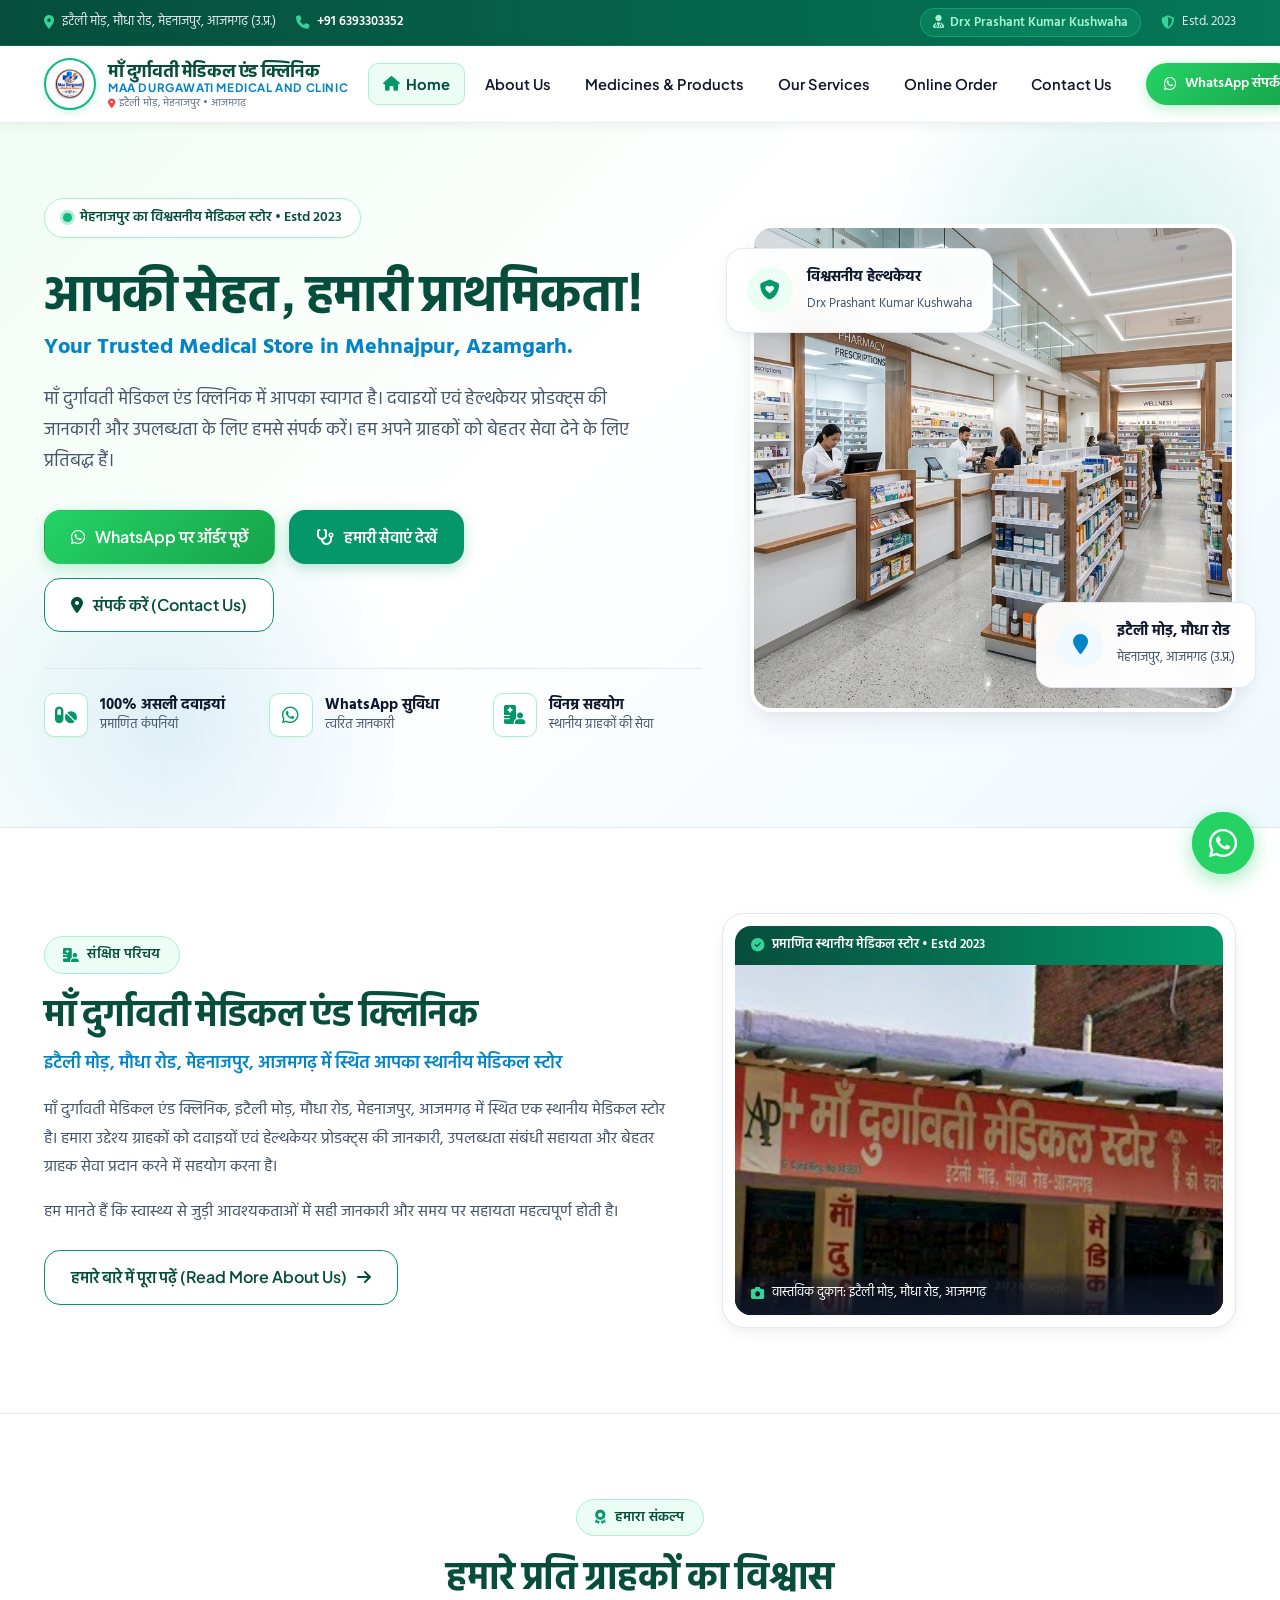
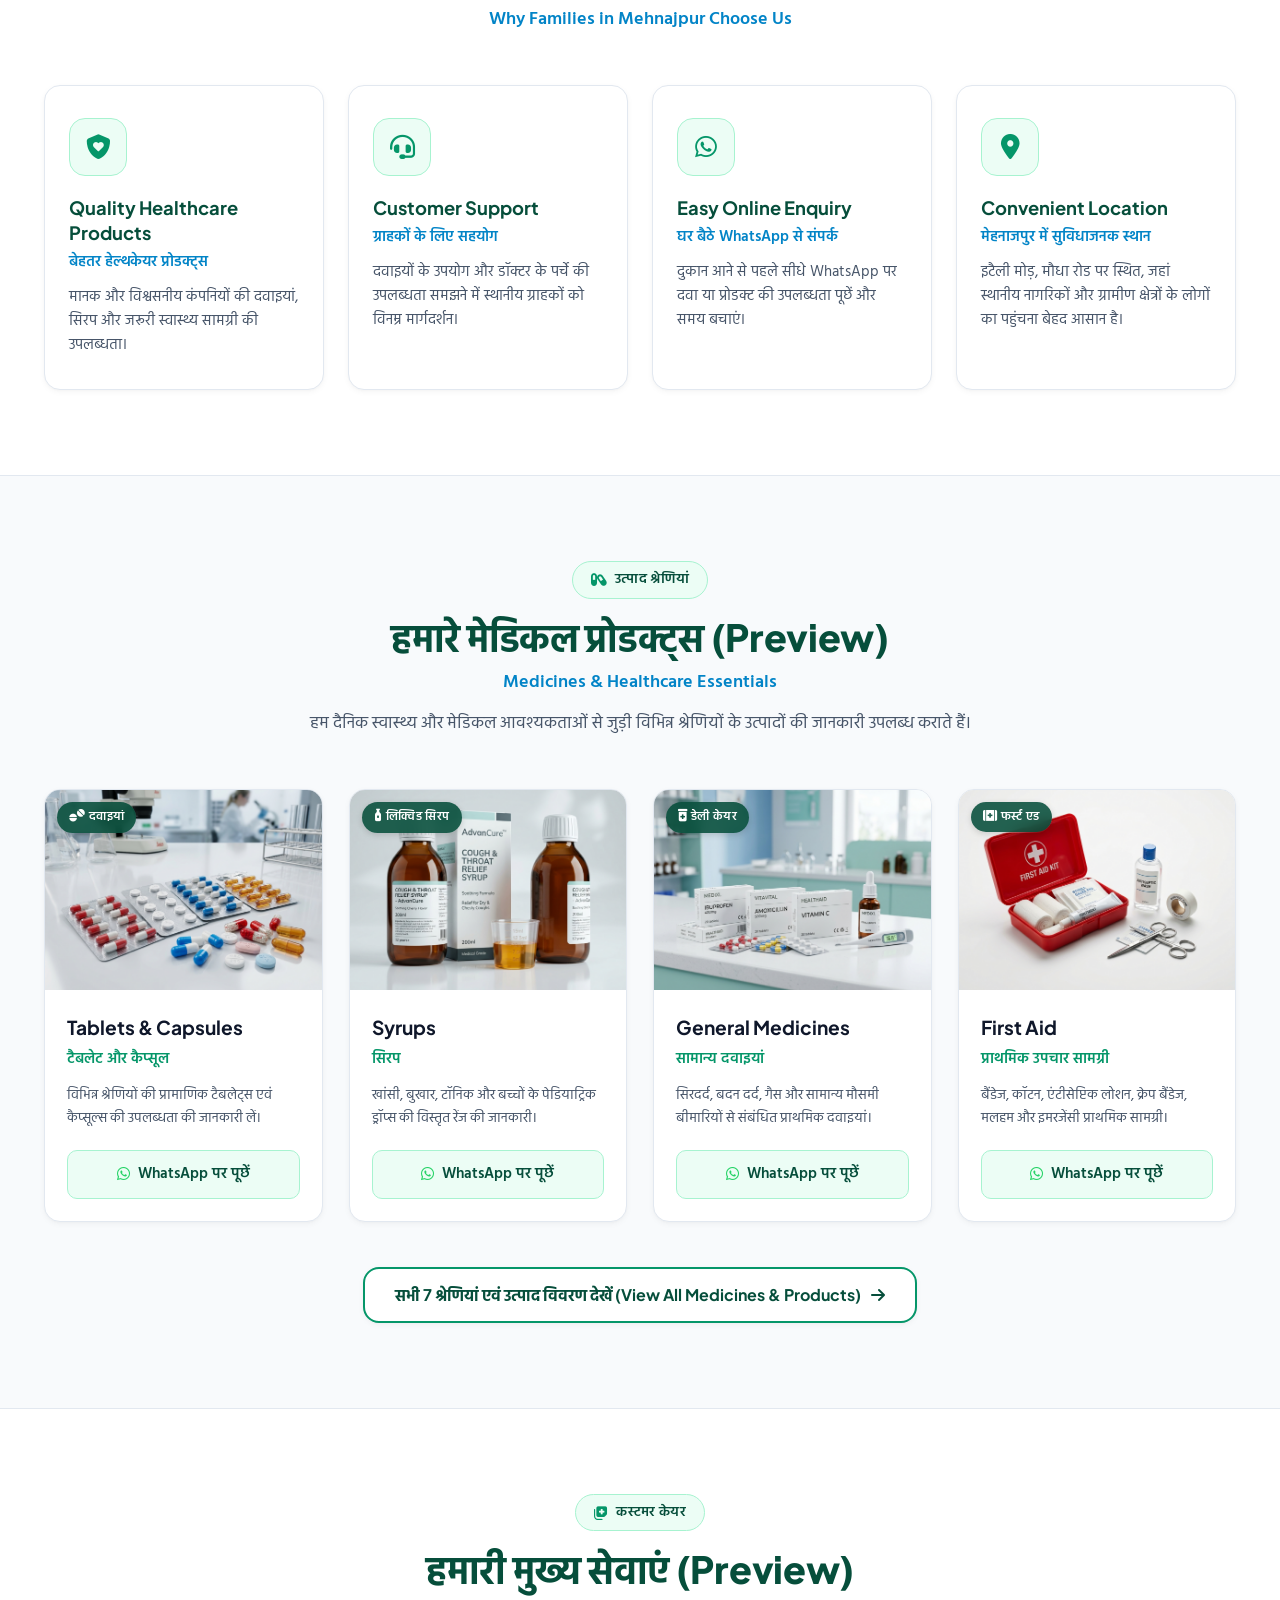
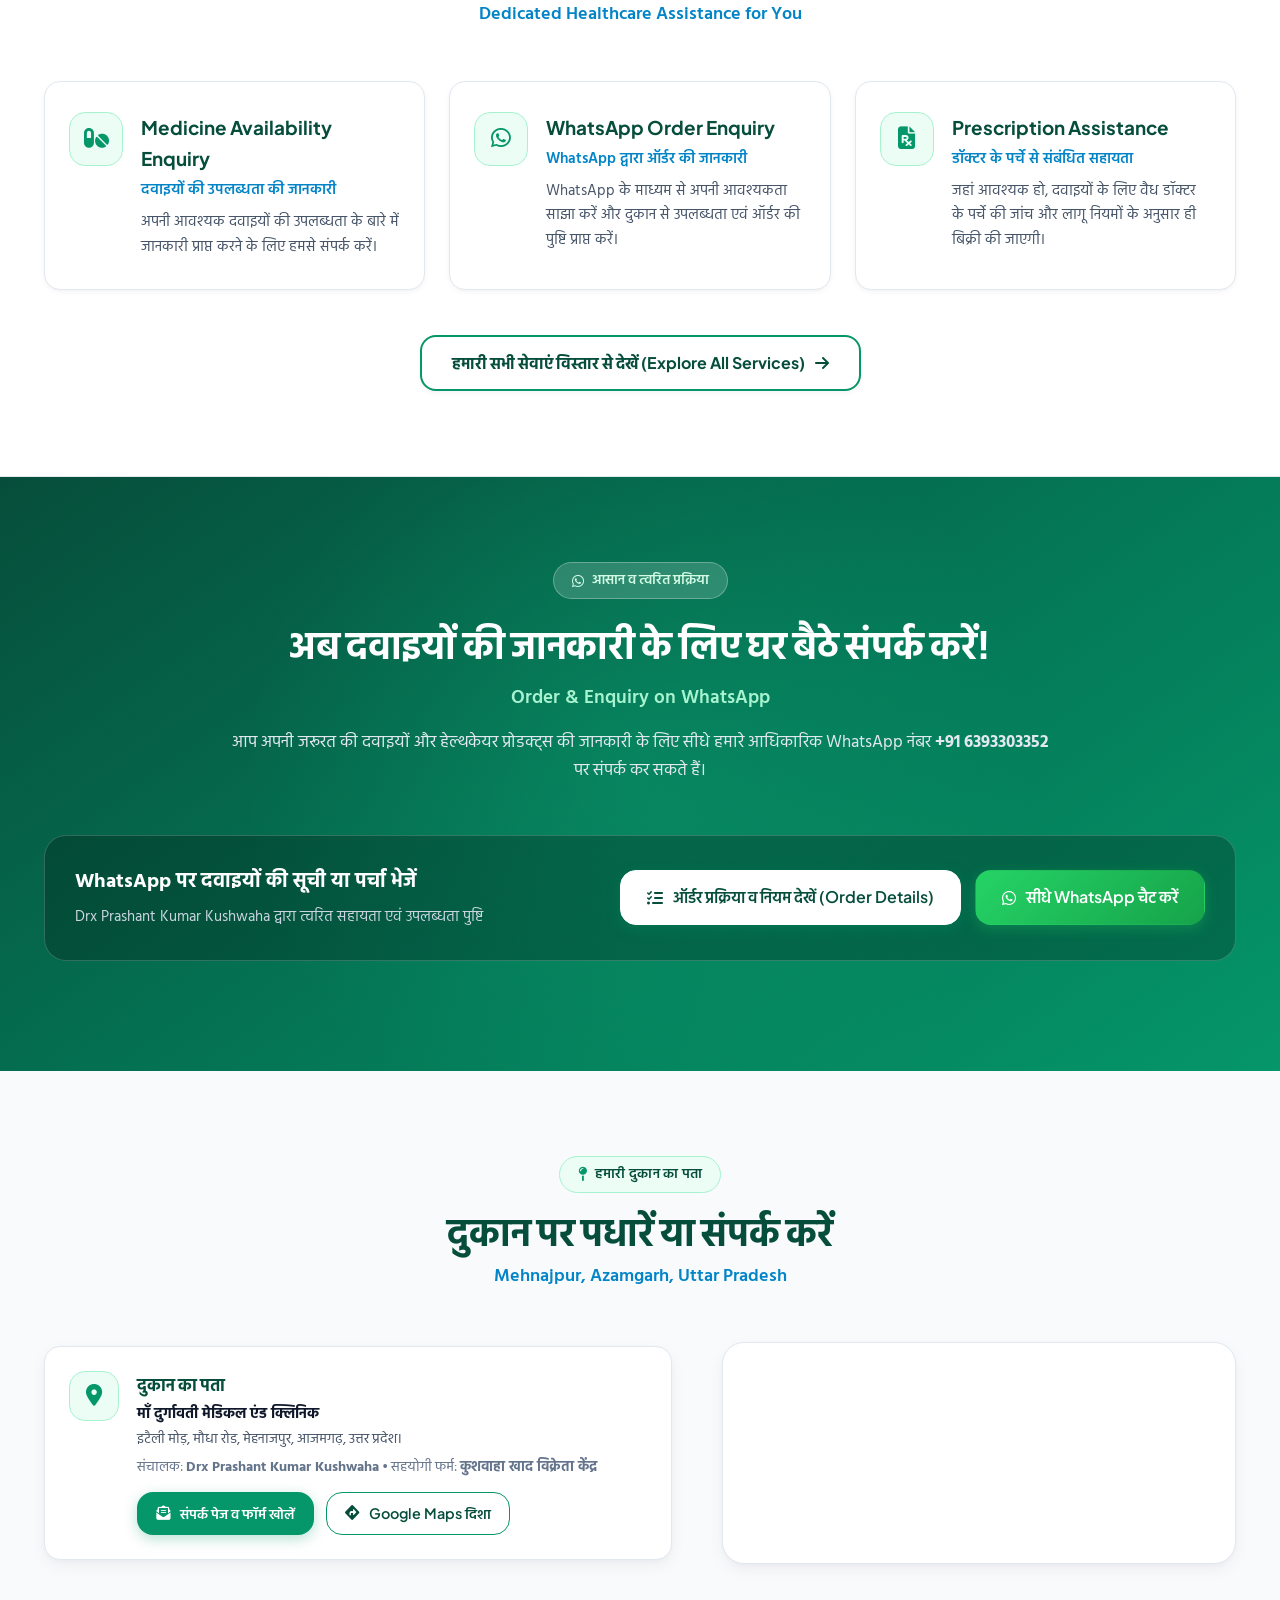
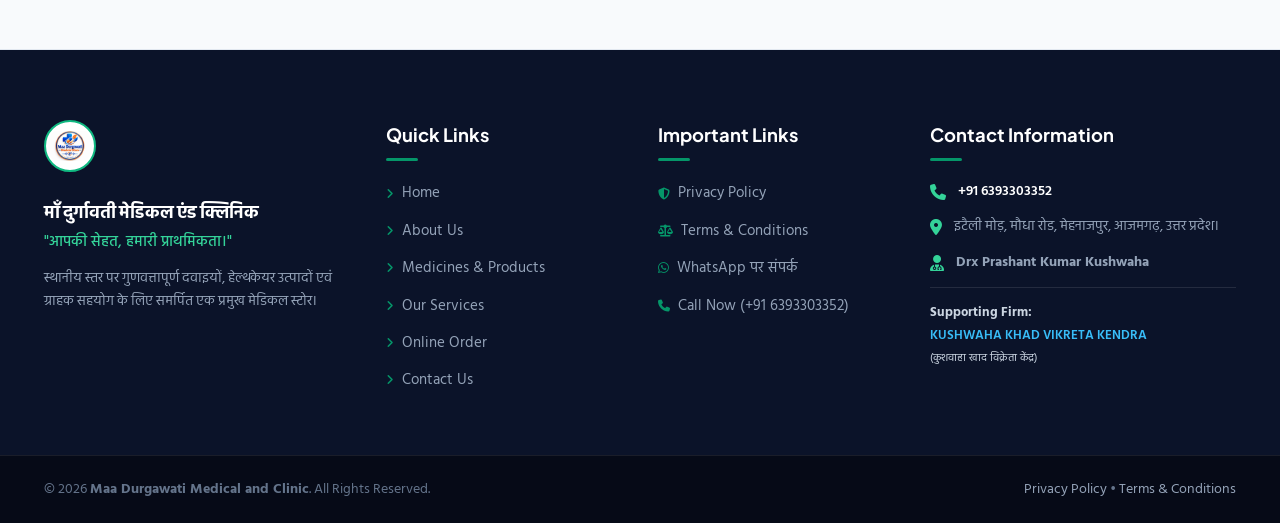
==== commit f1ec9213: "style: comprehensive UI redesign with premium healthcare aesthetic, icon fixes, and responsive navig" ====
--- a/index.html
+++ b/index.html
@@ -127,7 +127,7 @@
               <i class="fa-solid fa-stethoscope"></i> हमारी सेवाएं देखें
             </a>
             <a href="contact.html" class="btn btn-outline">
-              <i class="fa-solid fa-map-location-dot"></i> Contact Us
+              <i class="fa-solid fa-location-dot"></i> संपर्क करें (Contact Us)
             </a>
           </div>
           
@@ -219,11 +219,17 @@
           </div>
 
           <div>
-            <div class="about-storefront-wrapper" style="margin-top: 0;">
-              <img src="assets/shop-front.jpg" alt="माँ दुर्गावती मेडिकल स्टोर वास्तविक दुकान, इटैली मोड़ मेहनाजपुर" loading="lazy">
-              <div class="storefront-caption">
-                <i class="fa-solid fa-camera"></i>
-                <span>दुकान का वास्तविक दृश्य: इटैली मोड़, मौधा रोड, आजमगढ़</span>
+            <div class="storefront-card">
+              <div class="storefront-verified-badge">
+                <i class="fa-solid fa-circle-check"></i>
+                <span>प्रमाणित स्थानीय मेडिकल स्टोर • Estd 2023</span>
+              </div>
+              <div class="about-storefront-wrapper">
+                <img src="assets/shop-front.jpg" alt="माँ दुर्गावती मेडिकल स्टोर वास्तविक दुकान, इटैली मोड़ मेहनाजपुर" loading="lazy">
+                <div class="storefront-caption">
+                  <i class="fa-solid fa-camera"></i>
+                  <span>वास्तविक दुकान: इटैली मोड़, मौधा रोड, आजमगढ़</span>
+                </div>
               </div>
             </div>
           </div>
@@ -245,7 +251,7 @@
         <div class="trust-grid">
           <div class="trust-card">
             <div class="trust-icon-box">
-              <i class="fa-solid fa-prescription-bottle-medical"></i>
+              <i class="fa-solid fa-shield-heart"></i>
             </div>
             <h3>Quality Healthcare Products</h3>
             <h4>बेहतर हेल्थकेयर प्रोडक्ट्स</h4>
@@ -393,7 +399,7 @@
         <div class="services-grid">
           <div class="service-card">
             <div class="service-icon-wrap">
-              <i class="fa-solid fa-prescription-bottle"></i>
+              <i class="fa-solid fa-pills"></i>
             </div>
             <div class="service-info">
               <h3>Medicine Availability Enquiry</h3>
@@ -415,7 +421,7 @@
 
           <div class="service-card">
             <div class="service-icon-wrap">
-              <i class="fa-solid fa-file-waveform"></i>
+              <i class="fa-solid fa-file-prescription"></i>
             </div>
             <div class="service-info">
               <h3>Prescription Assistance</h3>
@@ -523,7 +529,7 @@
       <!-- Brand Information -->
       <div class="footer-col footer-brand">
         <a href="index.html" style="display: inline-block;">
-          <img src="assets/logo.jpg" alt="माँ दुर्गावती मेडिकल स्टोर Logo" style="height: 56px; width: 56px; border-radius: 50%; object-fit: cover;">
+          <img src="assets/logo.jpg" alt="माँ दुर्गावती मेडिकल स्टोर Logo" class="footer-logo-img">
         </a>
         <div class="footer-brand-title">माँ दुर्गावती मेडिकल एंड क्लिनिक</div>
         <div class="footer-brand-tagline">"आपकी सेहत, हमारी प्राथमिकता।"</div>
--- a/css/style.css
+++ b/css/style.css
@@ -1,6 +1,6 @@
 /* ==========================================================================
-   MAA DURGAWATI MEDICAL AND CLINIC - Official Stylesheet
-   Theme: Premium Modern Healthcare (Medical Green & Clean Blue Accent)
+   MAA DURGAWATI MEDICAL AND CLINIC - Official Stylesheet (Redesigned)
+   Theme: Premium Modern Healthcare (Medical Emerald Green & Clean Blue Accent)
    Bilingual: Hindi (Noto Sans Devanagari / Hind) + English (Plus Jakarta Sans)
    ========================================================================== */
 
@@ -8,44 +8,54 @@
   /* Color Palette */
   --primary-color: #059669;        /* Medical Emerald Green */
   --primary-hover: #047857;
-  --primary-dark: #064e3b;
-  --primary-light: #ecfdf5;
+  --primary-dark: #064e3b;         /* Deep Forest Green */
+  --primary-light: #ecfdf5;        /* Ultra soft green tint */
   --primary-subtle: #d1fae5;
+  --primary-border: #a7f3d0;
   
   --secondary-color: #0284c7;      /* Clean Medical Sky Blue */
   --secondary-hover: #0369a1;
+  --secondary-dark: #075985;
   --secondary-light: #f0f9ff;
+  --secondary-subtle: #e0f2fe;
   
-  --whatsapp-color: #25d366;       /* WhatsApp Brand */
+  --whatsapp-color: #25d366;       /* WhatsApp Brand Green */
   --whatsapp-hover: #128c7e;
   
   --bg-body: #f8fafc;
   --bg-card: #ffffff;
-  --bg-hero: linear-gradient(135deg, #f0fdf4 0%, #ffffff 50%, #f0f9ff 100%);
+  --bg-card-subtle: #fbfdff;
+  --bg-hero: linear-gradient(135deg, #f0fdf4 0%, #ffffff 45%, #f0f9ff 100%);
   
   --text-main: #0f172a;            /* Slate 900 */
   --text-muted: #475569;           /* Slate 600 */
   --text-light: #94a3b8;           /* Slate 400 */
+  --text-subtle: #64748b;          /* Slate 500 */
   
   --border-color: #e2e8f0;
+  --border-light: #f1f5f9;
   --border-focus: #10b981;
   
   /* Typography */
-  --font-heading: 'Plus Jakarta Sans', 'Hind', 'Noto Sans Devanagari', -apple-system, sans-serif;
-  --font-body: 'Hind', 'Noto Sans Devanagari', 'Plus Jakarta Sans', -apple-system, sans-serif;
+  --font-heading: 'Plus Jakarta Sans', 'Hind', 'Noto Sans Devanagari', -apple-system, BlinkMacSystemFont, sans-serif;
+  --font-body: 'Hind', 'Noto Sans Devanagari', 'Plus Jakarta Sans', -apple-system, BlinkMacSystemFont, sans-serif;
   
   /* Elevation Shadows */
-  --shadow-sm: 0 1px 3px rgba(0,0,0,0.05), 0 1px 2px rgba(0,0,0,0.03);
-  --shadow-md: 0 4px 12px -2px rgba(16, 185, 129, 0.08), 0 2px 6px -1px rgba(15, 23, 42, 0.04);
-  --shadow-lg: 0 12px 28px -4px rgba(16, 185, 129, 0.12), 0 6px 14px -2px rgba(15, 23, 42, 0.05);
-  --shadow-hover: 0 16px 32px -4px rgba(5, 150, 105, 0.18), 0 8px 16px -2px rgba(15, 23, 42, 0.06);
+  --shadow-xs: 0 1px 2px rgba(0, 0, 0, 0.04);
+  --shadow-sm: 0 2px 6px rgba(0, 0, 0, 0.04), 0 1px 2px rgba(0, 0, 0, 0.02);
+  --shadow-md: 0 6px 18px -2px rgba(15, 23, 42, 0.06), 0 2px 6px -1px rgba(15, 23, 42, 0.03);
+  --shadow-lg: 0 14px 30px -4px rgba(15, 23, 42, 0.08), 0 4px 10px -2px rgba(15, 23, 42, 0.04);
+  --shadow-green: 0 12px 28px -4px rgba(5, 150, 105, 0.2), 0 4px 10px -2px rgba(5, 150, 105, 0.1);
+  --shadow-hover: 0 18px 36px -6px rgba(5, 150, 105, 0.16), 0 6px 14px -3px rgba(15, 23, 42, 0.06);
   
-  --radius-sm: 8px;
-  --radius-md: 14px;
-  --radius-lg: 20px;
+  /* Radii */
+  --radius-xs: 6px;
+  --radius-sm: 10px;
+  --radius-md: 16px;
+  --radius-lg: 22px;
   --radius-full: 9999px;
   
-  --header-height: 80px;
+  --header-height: 76px;
   --transition: all 0.25s cubic-bezier(0.16, 1, 0.3, 1);
 }
 
@@ -67,7 +77,7 @@
   font-family: var(--font-body);
   color: var(--text-main);
   background-color: var(--bg-body);
-  line-height: 1.6;
+  line-height: 1.65;
   overflow-x: hidden;
   -webkit-font-smoothing: antialiased;
   -moz-osx-font-smoothing: grayscale;
@@ -97,9 +107,15 @@
 /* Container */
 .container {
   width: 100%;
-  max-width: 1220px;
+  max-width: 1240px;
   margin: 0 auto;
-  padding: 0 20px;
+  padding: 0 24px;
+}
+
+@media (max-width: 600px) {
+  .container {
+    padding: 0 16px;
+  }
 }
 
 /* Section Common Styling */
@@ -115,7 +131,7 @@
 
 .section-header {
   text-align: center;
-  max-width: 760px;
+  max-width: 780px;
   margin: 0 auto 50px auto;
 }
 
@@ -123,14 +139,14 @@
   display: inline-flex;
   align-items: center;
   gap: 8px;
-  padding: 6px 16px;
+  padding: 6px 18px;
   background-color: var(--primary-light);
   color: var(--primary-dark);
   font-size: 0.88rem;
   font-weight: 600;
   border-radius: var(--radius-full);
   margin-bottom: 14px;
-  border: 1px solid var(--primary-subtle);
+  border: 1px solid var(--primary-border);
   letter-spacing: 0.3px;
 }
 
@@ -140,11 +156,12 @@
 
 .section-title {
   font-family: var(--font-heading);
-  font-size: 2.3rem;
-  font-weight: 700;
+  font-size: 2.35rem;
+  font-weight: 800;
   color: var(--primary-dark);
   line-height: 1.25;
-  margin-bottom: 10px;
+  margin-bottom: 8px;
+  letter-spacing: -0.3px;
 }
 
 .section-subtitle {
@@ -157,7 +174,7 @@
 .section-desc {
   font-size: 1.05rem;
   color: var(--text-muted);
-  line-height: 1.65;
+  line-height: 1.7;
 }
 
 @media (max-width: 768px) {
@@ -173,11 +190,13 @@
    TOP BAR (Quick announcement & contact)
    ========================================================================== */
 .top-bar {
-  background: var(--primary-dark);
-  color: #ffffff;
-  font-size: 0.85rem;
+  background: linear-gradient(90deg, #064e3b 0%, #047857 100%);
+  color: #ecfdf5;
+  font-size: 0.84rem;
   padding: 8px 0;
   border-bottom: 1px solid rgba(255, 255, 255, 0.1);
+  position: relative;
+  z-index: 990;
 }
 
 .top-bar-content {
@@ -185,7 +204,7 @@
   justify-content: space-between;
   align-items: center;
   flex-wrap: wrap;
-  gap: 10px;
+  gap: 12px;
 }
 
 .top-bar-info {
@@ -206,41 +225,48 @@
   color: #34d399;
 }
 
+.top-bar-item a {
+  color: #ffffff;
+  font-weight: 600;
+}
+
 .top-bar-item a:hover {
-  color: #ffffff;
   text-decoration: underline;
 }
 
 .top-bar-badge {
   background: rgba(16, 185, 129, 0.25);
   color: #a7f3d0;
-  padding: 3px 10px;
+  padding: 3px 12px;
   border-radius: var(--radius-full);
   font-size: 0.8rem;
-  font-weight: 500;
-  border: 1px solid rgba(52, 211, 153, 0.3);
-}
-
-@media (max-width: 820px) {
+  font-weight: 600;
+  border: 1px solid rgba(52, 211, 153, 0.35);
+  display: inline-flex;
+  align-items: center;
+  gap: 6px;
+}
+
+@media (max-width: 900px) {
   .top-bar {
     display: none;
   }
 }
 
 /* ==========================================================================
-   HEADER & NAVIGATION REDESIGN
+   STICKY SITE HEADER & NAVIGATION REDESIGN
    ========================================================================== */
 .site-header {
   position: sticky;
   top: 0;
   left: 0;
   width: 100%;
-  background-color: rgba(255, 255, 255, 0.98);
-  backdrop-filter: blur(14px);
-  -webkit-backdrop-filter: blur(14px);
+  background-color: rgba(255, 255, 255, 0.96);
+  backdrop-filter: blur(16px);
+  -webkit-backdrop-filter: blur(16px);
   z-index: 1000;
-  box-shadow: 0 2px 12px rgba(0, 0, 0, 0.06);
-  border-bottom: 1px solid var(--border-color);
+  box-shadow: 0 2px 14px rgba(0, 0, 0, 0.05);
+  border-bottom: 1px solid rgba(226, 232, 240, 0.8);
   transition: var(--transition);
 }
 
@@ -248,10 +274,11 @@
   display: flex;
   align-items: center;
   justify-content: space-between;
-  height: 78px;
+  height: var(--header-height);
   gap: 20px;
 }
 
+/* Brand Logo Block */
 .brand-logo {
   display: flex;
   align-items: center;
@@ -261,19 +288,21 @@
 }
 
 .official-logo-img {
-  height: 50px;
-  width: 50px;
+  height: 52px;
+  width: 52px;
   border-radius: 50%;
-  object-fit: cover;
-  box-shadow: 0 2px 8px rgba(0, 0, 0, 0.12);
-  border: 2px solid #ffffff;
+  object-fit: contain;
+  background-color: #ffffff;
+  padding: 2px;
+  box-shadow: 0 2px 8px rgba(16, 185, 129, 0.2);
+  border: 2px solid #10b981;
   flex-shrink: 0;
   transition: var(--transition);
 }
 
 .brand-logo:hover .official-logo-img {
-  transform: scale(1.04);
-  box-shadow: 0 4px 12px rgba(5, 150, 105, 0.22);
+  transform: scale(1.05);
+  box-shadow: 0 4px 14px rgba(5, 150, 105, 0.3);
 }
 
 .brand-text-block {
@@ -284,10 +313,11 @@
 
 .brand-title-hi {
   font-family: var(--font-heading);
-  font-size: 1.1rem;
+  font-size: 1.15rem;
   font-weight: 700;
   color: var(--primary-dark);
   line-height: 1.25;
+  letter-spacing: -0.2px;
 }
 
 .brand-title-en {
@@ -295,17 +325,18 @@
   font-size: 0.72rem;
   font-weight: 700;
   color: var(--secondary-color);
-  letter-spacing: 0.5px;
+  letter-spacing: 0.6px;
   line-height: 1.2;
 }
 
 .brand-tagline-sub {
   font-size: 0.68rem;
-  color: var(--text-muted);
+  color: var(--text-subtle);
   line-height: 1.2;
   display: flex;
   align-items: center;
   gap: 4px;
+  margin-top: 2px;
 }
 
 .brand-tagline-sub i {
@@ -327,7 +358,7 @@
   color: var(--text-main);
   padding: 8px 14px;
   border-radius: var(--radius-sm);
-  display: flex;
+  display: inline-flex;
   align-items: center;
   gap: 6px;
   transition: var(--transition);
@@ -341,8 +372,13 @@
 
 .nav-link.active {
   color: var(--primary-dark);
-  background-color: var(--primary-subtle);
+  background-color: var(--primary-light);
+  border: 1px solid var(--primary-border);
   font-weight: 700;
+}
+
+.nav-link.active i {
+  color: var(--primary-color);
 }
 
 /* Header Action Rightmost */
@@ -357,32 +393,32 @@
   display: inline-flex;
   align-items: center;
   gap: 8px;
-  background-color: var(--whatsapp-color);
+  background: linear-gradient(135deg, #25d366 0%, #16a34a 100%);
   color: #ffffff;
   padding: 9px 18px;
   border-radius: var(--radius-full);
   font-weight: 600;
   font-size: 0.9rem;
-  box-shadow: 0 4px 12px rgba(37, 211, 102, 0.28);
+  box-shadow: 0 4px 14px rgba(37, 211, 102, 0.3);
   white-space: nowrap;
   transition: var(--transition);
 }
 
 .btn-header-wa:hover {
-  background-color: var(--whatsapp-hover);
-  color: #ffffff;
-  transform: translateY(-1px);
-  box-shadow: 0 6px 16px rgba(37, 211, 102, 0.35);
+  background: linear-gradient(135deg, #16a34a 0%, #15803d 100%);
+  color: #ffffff;
+  transform: translateY(-2px);
+  box-shadow: 0 6px 18px rgba(37, 211, 102, 0.4);
 }
 
 .mobile-toggle {
   display: none;
-  background: none;
-  border: none;
+  background: #f1f5f9;
+  border: 1px solid var(--border-color);
   color: var(--text-main);
-  font-size: 1.5rem;
+  font-size: 1.25rem;
   cursor: pointer;
-  padding: 8px;
+  padding: 8px 12px;
   border-radius: var(--radius-sm);
   transition: var(--transition);
 }
@@ -390,11 +426,17 @@
 .mobile-toggle:hover {
   background-color: var(--primary-light);
   color: var(--primary-color);
-}
-
+  border-color: var(--primary-border);
+}
+
+.mobile-nav-cta {
+  display: none;
+}
+
+/* Responsive Navigation Breakpoints */
 @media (max-width: 1140px) {
   .nav-menu {
-    gap: 2px;
+    gap: 3px;
   }
   .nav-link {
     padding: 7px 10px;
@@ -402,14 +444,16 @@
   }
 }
 
-@media (max-width: 990px) {
+@media (max-width: 960px) {
   .mobile-toggle {
-    display: block;
+    display: inline-flex;
+    align-items: center;
+    justify-content: center;
   }
   
   .nav-menu {
     position: fixed;
-    top: 78px;
+    top: var(--header-height);
     left: 0;
     width: 100%;
     background-color: #ffffff;
@@ -421,8 +465,9 @@
     clip-path: polygon(0 0, 100% 0, 100% 0, 0 0);
     transition: clip-path 0.35s ease-in-out;
     pointer-events: none;
-    max-height: calc(100vh - 78px);
+    max-height: calc(100vh - var(--header-height));
     overflow-y: auto;
+    z-index: 999;
   }
   
   .nav-menu.open {
@@ -432,7 +477,7 @@
   
   .nav-link {
     width: 100%;
-    padding: 12px 14px;
+    padding: 12px 16px;
     font-size: 1.02rem;
     border-bottom: 1px solid #f1f5f9;
     border-radius: var(--radius-sm);
@@ -441,18 +486,18 @@
   .mobile-nav-cta {
     display: flex !important;
     width: 100%;
-    margin-top: 16px;
+    margin-top: 18px;
     flex-direction: column;
-    gap: 10px;
+    gap: 12px;
   }
 }
 
 @media (max-width: 600px) {
-  .header-inner {
-    height: 70px;
+  :root {
+    --header-height: 68px;
   }
   .brand-title-hi {
-    font-size: 0.96rem;
+    font-size: 0.98rem;
   }
   .brand-title-en {
     font-size: 0.65rem;
@@ -461,8 +506,8 @@
     display: none;
   }
   .official-logo-img {
-    height: 42px;
-    width: 42px;
+    height: 44px;
+    width: 44px;
   }
   .btn-header-wa span {
     display: none;
@@ -494,7 +539,7 @@
 
 .page-hero-banner .breadcrumb-nav a {
   color: var(--primary-color);
-  font-weight: 500;
+  font-weight: 600;
 }
 
 .page-hero-banner .breadcrumb-nav a:hover {
@@ -508,6 +553,7 @@
   color: var(--primary-dark);
   line-height: 1.25;
   margin-bottom: 10px;
+  letter-spacing: -0.4px;
 }
 
 .page-hero-banner .page-subtitle {
@@ -536,7 +582,7 @@
   }
 }
 
-/* Homepage Section Previews CTA Row */
+/* Section Previews CTA Row */
 .section-preview-cta {
   text-align: center;
   margin-top: 45px;
@@ -562,7 +608,7 @@
   background-color: var(--primary-color);
   color: #ffffff;
   transform: translateY(-2px);
-  box-shadow: 0 6px 18px rgba(5, 150, 105, 0.25);
+  box-shadow: var(--shadow-green);
 }
 
 .btn-view-more i {
@@ -571,93 +617,6 @@
 
 .btn-view-more:hover i {
   transform: translateX(4px);
-}
-
-/* 4-Step Order Guide (Dedicated Online Order Page) */
-.order-step-row {
-  display: flex;
-  align-items: flex-start;
-  gap: 24px;
-  background: #ffffff;
-  border: 1px solid var(--border-color);
-  border-radius: var(--radius-md);
-  padding: 26px 24px;
-  margin-bottom: 20px;
-  box-shadow: var(--shadow-sm);
-  transition: var(--transition);
-}
-
-.order-step-row:hover {
-  transform: translateY(-3px);
-  box-shadow: var(--shadow-hover);
-  border-color: #bbf7d0;
-}
-
-.order-step-num {
-  width: 52px;
-  height: 52px;
-  border-radius: 50%;
-  background: linear-gradient(135deg, var(--primary-color), var(--primary-dark));
-  color: #ffffff;
-  font-family: var(--font-heading);
-  font-weight: 800;
-  font-size: 1.35rem;
-  display: flex;
-  align-items: center;
-  justify-content: center;
-  flex-shrink: 0;
-  box-shadow: 0 4px 12px rgba(5, 150, 105, 0.3);
-}
-
-.order-step-content h3 {
-  font-family: var(--font-heading);
-  font-size: 1.25rem;
-  font-weight: 700;
-  color: var(--primary-dark);
-  margin-bottom: 6px;
-}
-
-.order-step-content p {
-  font-size: 0.98rem;
-  color: var(--text-muted);
-  line-height: 1.6;
-}
-
-/* Availability Disclaimer Callout */
-.availability-callout {
-  background: #f0fdf4;
-  border: 1.5px solid #bbf7d0;
-  border-radius: var(--radius-md);
-  padding: 28px 30px;
-  display: flex;
-  align-items: flex-start;
-  gap: 20px;
-  margin-top: 45px;
-}
-
-.availability-callout i {
-  font-size: 2rem;
-  color: var(--primary-color);
-  flex-shrink: 0;
-  margin-top: 4px;
-}
-
-.availability-callout h4 {
-  font-family: var(--font-heading);
-  font-size: 1.2rem;
-  font-weight: 700;
-  color: var(--primary-dark);
-  margin-bottom: 6px;
-}
-
-.availability-callout p {
-  font-size: 0.96rem;
-  color: var(--text-main);
-  line-height: 1.6;
-}
-
-.mobile-nav-cta {
-  display: none;
 }
 
 /* ==========================================================================
@@ -693,16 +652,16 @@
 }
 
 .btn-whatsapp {
-  background-color: var(--whatsapp-color);
+  background: linear-gradient(135deg, #25d366 0%, #16a34a 100%);
   color: #ffffff;
   box-shadow: 0 4px 14px rgba(37, 211, 102, 0.28);
 }
 
 .btn-whatsapp:hover {
-  background-color: var(--whatsapp-hover);
+  background: linear-gradient(135deg, #16a34a 0%, #15803d 100%);
   color: #ffffff;
   transform: translateY(-2px);
-  box-shadow: 0 6px 18px rgba(37, 211, 102, 0.35);
+  box-shadow: 0 6px 18px rgba(37, 211, 102, 0.38);
 }
 
 .btn-outline {
@@ -730,12 +689,12 @@
 }
 
 /* ==========================================================================
-   HERO SECTION
+   HOMEPAGE HERO SECTION
    ========================================================================== */
 .hero-section {
   position: relative;
   background: var(--bg-hero);
-  padding: 70px 0 85px 0;
+  padding: 75px 0 90px 0;
   border-bottom: 1px solid var(--border-color);
   overflow: hidden;
 }
@@ -778,12 +737,12 @@
   padding: 7px 18px;
   background-color: #ffffff;
   color: var(--primary-dark);
-  border: 1px solid #bbf7d0;
+  border: 1px solid var(--primary-border);
   border-radius: var(--radius-full);
   font-size: 0.9rem;
   font-weight: 600;
   margin-bottom: 22px;
-  box-shadow: var(--shadow-sm);
+  box-shadow: var(--shadow-xs);
 }
 
 .hero-badge-pill .pulse-dot {
@@ -803,7 +762,7 @@
 
 .hero-heading {
   font-family: var(--font-heading);
-  font-size: 3.1rem;
+  font-size: 3.2rem;
   font-weight: 800;
   color: var(--primary-dark);
   line-height: 1.2;
@@ -840,7 +799,7 @@
   grid-template-columns: repeat(3, 1fr);
   gap: 16px;
   padding-top: 24px;
-  border-top: 1px solid #e2e8f0;
+  border-top: 1px solid var(--border-color);
 }
 
 .hero-highlight-item {
@@ -859,8 +818,8 @@
   align-items: center;
   justify-content: center;
   font-size: 1.2rem;
-  box-shadow: var(--shadow-sm);
-  border: 1px solid #dcfce7;
+  box-shadow: var(--shadow-xs);
+  border: 1px solid var(--primary-border);
   flex-shrink: 0;
 }
 
@@ -904,8 +863,8 @@
 
 .hero-floating-card {
   position: absolute;
-  background: rgba(255, 255, 255, 0.95);
-  backdrop-filter: blur(8px);
+  background: rgba(255, 255, 255, 0.96);
+  backdrop-filter: blur(10px);
   padding: 16px 20px;
   border-radius: var(--radius-md);
   box-shadow: var(--shadow-md);
@@ -939,7 +898,7 @@
 }
 
 .hero-floating-card.bottom .floating-icon {
-  background: #e0f2fe;
+  background: var(--secondary-light);
   color: var(--secondary-color);
 }
 
@@ -993,6 +952,284 @@
   }
   .hero-floating-card {
     display: none;
+  }
+}
+
+/* ==========================================================================
+   ABOUT US SECTION & STOREFRONT MEDIA
+   ========================================================================== */
+.about-section {
+  background-color: #ffffff;
+  border-bottom: 1px solid var(--border-color);
+}
+
+.about-grid {
+  display: grid;
+  grid-template-columns: 1.1fr 0.9fr;
+  align-items: center;
+  gap: 50px;
+}
+
+.about-content h2 {
+  font-family: var(--font-heading);
+  font-size: 2.3rem;
+  font-weight: 800;
+  color: var(--primary-dark);
+  margin-bottom: 16px;
+  letter-spacing: -0.3px;
+}
+
+.about-lead {
+  font-size: 1.15rem;
+  font-weight: 600;
+  color: var(--secondary-color);
+  line-height: 1.55;
+  margin-bottom: 18px;
+}
+
+.about-desc-para {
+  font-size: 1.02rem;
+  color: var(--text-muted);
+  line-height: 1.75;
+  margin-bottom: 16px;
+}
+
+.about-cards-subgrid {
+  display: grid;
+  grid-template-columns: 1fr 1fr;
+  gap: 16px;
+  margin-top: 26px;
+}
+
+.about-info-badge {
+  background: var(--bg-body);
+  border: 1px solid var(--border-color);
+  border-radius: var(--radius-md);
+  padding: 18px;
+  display: flex;
+  align-items: flex-start;
+  gap: 14px;
+}
+
+.about-badge-icon {
+  width: 44px;
+  height: 44px;
+  border-radius: var(--radius-sm);
+  background: var(--primary-light);
+  color: var(--primary-color);
+  display: flex;
+  align-items: center;
+  justify-content: center;
+  font-size: 1.25rem;
+  flex-shrink: 0;
+}
+
+.about-badge-text strong {
+  display: block;
+  font-size: 0.92rem;
+  color: var(--text-main);
+  margin-bottom: 3px;
+}
+
+.about-badge-text span {
+  font-size: 0.85rem;
+  color: var(--text-muted);
+}
+
+/* Styled Storefront Showcase Card */
+.storefront-card {
+  background: #ffffff;
+  border: 1px solid var(--border-color);
+  border-radius: var(--radius-lg);
+  padding: 12px;
+  box-shadow: var(--shadow-md);
+  position: relative;
+  overflow: hidden;
+}
+
+.storefront-verified-badge {
+  background: linear-gradient(90deg, #064e3b 0%, #059669 100%);
+  color: #ffffff;
+  padding: 8px 16px;
+  font-size: 0.84rem;
+  font-weight: 600;
+  border-radius: var(--radius-md) var(--radius-md) 0 0;
+  display: flex;
+  align-items: center;
+  gap: 8px;
+}
+
+.storefront-verified-badge i {
+  color: #34d399;
+}
+
+.about-storefront-wrapper {
+  position: relative;
+  border-radius: 0 0 var(--radius-md) var(--radius-md);
+  overflow: hidden;
+  background: #0f172a;
+}
+
+.about-storefront-wrapper img {
+  width: 100%;
+  height: 350px;
+  object-fit: cover;
+  object-position: top center;
+  display: block;
+  filter: brightness(1.05) contrast(1.03);
+  transition: transform 0.6s ease;
+}
+
+.about-storefront-wrapper:hover img {
+  transform: scale(1.03);
+}
+
+.storefront-caption {
+  position: absolute;
+  bottom: 0;
+  left: 0;
+  right: 0;
+  padding: 10px 16px;
+  background: linear-gradient(to top, rgba(15, 23, 42, 0.92) 0%, rgba(15, 23, 42, 0.5) 80%, transparent 100%);
+  color: #ffffff;
+  font-size: 0.84rem;
+  display: flex;
+  align-items: center;
+  gap: 8px;
+}
+
+.storefront-caption i {
+  color: #34d399;
+}
+
+/* Doctor Profile Card (About Page) */
+.about-profile-card {
+  background: linear-gradient(135deg, #ffffff 0%, #f0fdf4 100%);
+  border: 1px solid var(--primary-border);
+  border-radius: var(--radius-lg);
+  padding: 32px 28px;
+  box-shadow: var(--shadow-md);
+  position: relative;
+}
+
+.profile-header-wrap {
+  display: flex;
+  align-items: center;
+  gap: 18px;
+  margin-bottom: 24px;
+  padding-bottom: 20px;
+  border-bottom: 1px solid var(--border-color);
+}
+
+.profile-avatar-box {
+  width: 72px;
+  height: 72px;
+  border-radius: 50%;
+  background: linear-gradient(135deg, var(--primary-color), var(--secondary-color));
+  color: #ffffff;
+  display: flex;
+  align-items: center;
+  justify-content: center;
+  font-size: 2rem;
+  box-shadow: 0 4px 14px rgba(5, 150, 105, 0.25);
+  flex-shrink: 0;
+}
+
+.profile-title-area h3 {
+  font-family: var(--font-heading);
+  font-size: 1.35rem;
+  font-weight: 700;
+  color: var(--primary-dark);
+}
+
+.profile-title-area .hindi-name {
+  font-size: 1.05rem;
+  font-weight: 600;
+  color: var(--primary-color);
+  margin-bottom: 4px;
+}
+
+.profile-title-area .designation {
+  display: inline-block;
+  padding: 3px 10px;
+  background-color: var(--primary-light);
+  color: var(--primary-dark);
+  font-size: 0.8rem;
+  font-weight: 600;
+  border-radius: var(--radius-full);
+}
+
+.profile-details-list {
+  display: flex;
+  flex-direction: column;
+  gap: 14px;
+}
+
+.profile-detail-row {
+  display: flex;
+  align-items: flex-start;
+  gap: 12px;
+  font-size: 0.95rem;
+}
+
+.profile-detail-row i {
+  color: var(--primary-color);
+  margin-top: 4px;
+  font-size: 1.1rem;
+  width: 20px;
+  text-align: center;
+  flex-shrink: 0;
+}
+
+.profile-detail-row .label {
+  color: var(--text-muted);
+  font-size: 0.85rem;
+  display: block;
+}
+
+.profile-detail-row .value {
+  color: var(--text-main);
+  font-weight: 600;
+}
+
+.supporting-firm-banner {
+  margin-top: 24px;
+  background: #ffffff;
+  border: 1px solid var(--border-color);
+  border-radius: var(--radius-md);
+  padding: 16px 18px;
+  display: flex;
+  align-items: center;
+  gap: 14px;
+}
+
+.supporting-firm-banner i {
+  font-size: 1.6rem;
+  color: #0284c7;
+  flex-shrink: 0;
+}
+
+.firm-text strong {
+  display: block;
+  font-size: 0.92rem;
+  color: var(--text-main);
+}
+
+.firm-text span {
+  font-size: 0.82rem;
+  color: var(--text-muted);
+}
+
+@media (max-width: 960px) {
+  .about-grid {
+    grid-template-columns: 1fr;
+    gap: 40px;
+  }
+}
+
+@media (max-width: 540px) {
+  .about-cards-subgrid {
+    grid-template-columns: 1fr;
   }
 }
 
@@ -1012,7 +1249,7 @@
 
 .trust-card {
   background-color: var(--bg-card);
-  padding: 30px 24px;
+  padding: 32px 24px;
   border-radius: var(--radius-md);
   border: 1px solid var(--border-color);
   box-shadow: var(--shadow-sm);
@@ -1038,7 +1275,7 @@
 .trust-card:hover {
   transform: translateY(-5px);
   box-shadow: var(--shadow-hover);
-  border-color: #bbf7d0;
+  border-color: var(--primary-border);
 }
 
 .trust-card:hover::before {
@@ -1057,11 +1294,13 @@
   font-size: 1.55rem;
   margin-bottom: 20px;
   transition: var(--transition);
+  border: 1px solid var(--primary-border);
 }
 
 .trust-card:hover .trust-icon-box {
   background-color: var(--primary-color);
   color: #ffffff;
+  border-color: var(--primary-color);
 }
 
 .trust-card h3 {
@@ -1069,7 +1308,7 @@
   font-size: 1.15rem;
   font-weight: 700;
   color: var(--primary-dark);
-  margin-bottom: 6px;
+  margin-bottom: 4px;
   line-height: 1.35;
 }
 
@@ -1108,7 +1347,7 @@
 
 .products-grid {
   display: grid;
-  grid-template-columns: repeat(auto-fill, minmax(270px, 1fr));
+  grid-template-columns: repeat(auto-fill, minmax(275px, 1fr));
   gap: 26px;
 }
 
@@ -1126,13 +1365,13 @@
 .product-card:hover {
   transform: translateY(-6px);
   box-shadow: var(--shadow-hover);
-  border-color: #86efac;
+  border-color: var(--primary-border);
 }
 
 .product-card-img {
   position: relative;
   width: 100%;
-  height: 190px;
+  height: 200px;
   overflow: hidden;
   background: #f1f5f9;
 }
@@ -1153,13 +1392,14 @@
   top: 12px;
   left: 12px;
   background: rgba(6, 78, 59, 0.88);
-  backdrop-filter: blur(4px);
-  color: #ffffff;
-  padding: 4px 10px;
-  border-radius: var(--radius-sm);
-  font-size: 0.76rem;
+  backdrop-filter: blur(6px);
+  color: #ffffff;
+  padding: 5px 12px;
+  border-radius: var(--radius-full);
+  font-size: 0.78rem;
   font-weight: 600;
   letter-spacing: 0.4px;
+  box-shadow: 0 2px 6px rgba(0, 0, 0, 0.15);
 }
 
 .product-card-body {
@@ -1171,7 +1411,7 @@
 
 .product-card-body h3 {
   font-family: var(--font-heading);
-  font-size: 1.18rem;
+  font-size: 1.2rem;
   font-weight: 700;
   color: var(--text-main);
   margin-bottom: 4px;
@@ -1187,8 +1427,8 @@
 .product-card-body p {
   font-size: 0.9rem;
   color: var(--text-muted);
-  line-height: 1.55;
-  margin-bottom: 18px;
+  line-height: 1.6;
+  margin-bottom: 20px;
   flex-grow: 1;
 }
 
@@ -1202,19 +1442,22 @@
   align-items: center;
   justify-content: center;
   gap: 8px;
-  padding: 10px 16px;
+  padding: 11px 18px;
   background-color: var(--primary-light);
   color: var(--primary-dark);
-  border: 1px solid var(--primary-subtle);
+  border: 1px solid var(--primary-border);
   border-radius: var(--radius-sm);
   font-weight: 600;
-  font-size: 0.9rem;
+  font-size: 0.92rem;
   transition: var(--transition);
 }
 
 .btn-enquire:hover {
   background-color: var(--primary-color);
   color: #ffffff;
+  border-color: var(--primary-color);
+  transform: translateY(-2px);
+  box-shadow: 0 4px 12px rgba(5, 150, 105, 0.25);
 }
 
 .btn-enquire i {
@@ -1229,16 +1472,16 @@
   margin-top: 40px;
   background-color: #ffffff;
   border-left: 4px solid var(--secondary-color);
-  padding: 16px 20px;
+  padding: 18px 22px;
   border-radius: 0 var(--radius-sm) var(--radius-sm) 0;
   display: flex;
   align-items: center;
-  gap: 14px;
+  gap: 16px;
   box-shadow: var(--shadow-sm);
 }
 
 .product-disclaimer-box i {
-  font-size: 1.4rem;
+  font-size: 1.6rem;
   color: var(--secondary-color);
   flex-shrink: 0;
 }
@@ -1246,7 +1489,7 @@
 .product-disclaimer-box p {
   font-size: 0.92rem;
   color: var(--text-muted);
-  line-height: 1.5;
+  line-height: 1.6;
 }
 
 /* ==========================================================================
@@ -1278,32 +1521,33 @@
 .service-card:hover {
   transform: translateY(-4px);
   box-shadow: var(--shadow-hover);
-  border-color: #86efac;
+  border-color: var(--primary-border);
 }
 
 .service-icon-wrap {
-  width: 52px;
-  height: 52px;
+  width: 54px;
+  height: 54px;
   border-radius: var(--radius-md);
   background-color: var(--primary-light);
   color: var(--primary-color);
   display: flex;
   align-items: center;
   justify-content: center;
-  font-size: 1.35rem;
+  font-size: 1.4rem;
   flex-shrink: 0;
-  border: 1px solid var(--primary-subtle);
+  border: 1px solid var(--primary-border);
   transition: var(--transition);
 }
 
 .service-card:hover .service-icon-wrap {
   background-color: var(--primary-color);
   color: #ffffff;
+  border-color: var(--primary-color);
 }
 
 .service-info h3 {
   font-family: var(--font-heading);
-  font-size: 1.15rem;
+  font-size: 1.18rem;
   font-weight: 700;
   color: var(--primary-dark);
   margin-bottom: 4px;
@@ -1320,7 +1564,7 @@
 .service-info p {
   font-size: 0.92rem;
   color: var(--text-muted);
-  line-height: 1.6;
+  line-height: 1.65;
 }
 
 @media (max-width: 990px) {
@@ -1336,10 +1580,10 @@
 }
 
 /* ==========================================================================
-   ONLINE ORDER & WHATSAPP SECTION (Green Themed)
+   ONLINE ORDER & WHATSAPP SECTION (Emerald Green)
    ========================================================================== */
 .order-section {
-  background: linear-gradient(145deg, #064e3b 0%, #047857 60%, #059669 100%);
+  background: linear-gradient(145deg, #064e3b 0%, #047857 55%, #059669 100%);
   color: #ffffff;
   position: relative;
   overflow: hidden;
@@ -1369,9 +1613,9 @@
   align-items: center;
   gap: 8px;
   padding: 6px 18px;
-  background-color: rgba(255, 255, 255, 0.15);
+  background-color: rgba(255, 255, 255, 0.16);
   color: #d1fae5;
-  border: 1px solid rgba(255, 255, 255, 0.25);
+  border: 1px solid rgba(255, 255, 255, 0.28);
   border-radius: var(--radius-full);
   font-size: 0.88rem;
   font-weight: 600;
@@ -1384,6 +1628,7 @@
   font-weight: 800;
   color: #ffffff;
   margin-bottom: 8px;
+  letter-spacing: -0.3px;
 }
 
 .order-header .order-sub {
@@ -1409,10 +1654,10 @@
 }
 
 .step-card {
-  background: rgba(255, 255, 255, 0.1);
-  backdrop-filter: blur(10px);
-  -webkit-backdrop-filter: blur(10px);
-  border: 1px solid rgba(255, 255, 255, 0.18);
+  background: rgba(255, 255, 255, 0.12);
+  backdrop-filter: blur(12px);
+  -webkit-backdrop-filter: blur(12px);
+  border: 1px solid rgba(255, 255, 255, 0.22);
   border-radius: var(--radius-md);
   padding: 32px 24px;
   position: relative;
@@ -1420,9 +1665,9 @@
 }
 
 .step-card:hover {
-  background: rgba(255, 255, 255, 0.16);
+  background: rgba(255, 255, 255, 0.18);
   transform: translateY(-4px);
-  border-color: rgba(255, 255, 255, 0.35);
+  border-color: rgba(255, 255, 255, 0.4);
 }
 
 .step-number-badge {
@@ -1455,7 +1700,7 @@
 }
 
 .order-cta-box {
-  background: rgba(0, 0, 0, 0.22);
+  background: rgba(0, 0, 0, 0.24);
   border-radius: var(--radius-lg);
   padding: 30px;
   display: flex;
@@ -1463,7 +1708,7 @@
   justify-content: space-between;
   flex-wrap: wrap;
   gap: 24px;
-  border: 1px solid rgba(255, 255, 255, 0.15);
+  border: 1px solid rgba(255, 255, 255, 0.18);
   position: relative;
   z-index: 2;
 }
@@ -1490,7 +1735,7 @@
 .order-disclaimer-notice {
   margin-top: 28px;
   padding: 16px 20px;
-  background: rgba(0, 0, 0, 0.25);
+  background: rgba(0, 0, 0, 0.28);
   border-radius: var(--radius-sm);
   border-left: 3px solid #38bdf8;
   font-size: 0.88rem;
@@ -1500,6 +1745,88 @@
   z-index: 2;
 }
 
+/* 4-Step Order Guide (Dedicated Online Order Page) */
+.order-step-row {
+  display: flex;
+  align-items: flex-start;
+  gap: 24px;
+  background: #ffffff;
+  border: 1px solid var(--border-color);
+  border-radius: var(--radius-md);
+  padding: 26px 24px;
+  margin-bottom: 20px;
+  box-shadow: var(--shadow-sm);
+  transition: var(--transition);
+}
+
+.order-step-row:hover {
+  transform: translateY(-3px);
+  box-shadow: var(--shadow-hover);
+  border-color: var(--primary-border);
+}
+
+.order-step-num {
+  width: 52px;
+  height: 52px;
+  border-radius: 50%;
+  background: linear-gradient(135deg, var(--primary-color), var(--primary-dark));
+  color: #ffffff;
+  font-family: var(--font-heading);
+  font-weight: 800;
+  font-size: 1.35rem;
+  display: flex;
+  align-items: center;
+  justify-content: center;
+  flex-shrink: 0;
+  box-shadow: 0 4px 12px rgba(5, 150, 105, 0.3);
+}
+
+.order-step-content h3 {
+  font-family: var(--font-heading);
+  font-size: 1.25rem;
+  font-weight: 700;
+  color: var(--primary-dark);
+  margin-bottom: 6px;
+}
+
+.order-step-content p {
+  font-size: 0.98rem;
+  color: var(--text-muted);
+  line-height: 1.6;
+}
+
+.availability-callout {
+  background: #f0fdf4;
+  border: 1.5px solid var(--primary-border);
+  border-radius: var(--radius-md);
+  padding: 28px 30px;
+  display: flex;
+  align-items: flex-start;
+  gap: 20px;
+  margin-top: 45px;
+}
+
+.availability-callout i {
+  font-size: 2rem;
+  color: var(--primary-color);
+  flex-shrink: 0;
+  margin-top: 4px;
+}
+
+.availability-callout h4 {
+  font-family: var(--font-heading);
+  font-size: 1.2rem;
+  font-weight: 700;
+  color: var(--primary-dark);
+  margin-bottom: 6px;
+}
+
+.availability-callout p {
+  font-size: 0.96rem;
+  color: var(--text-main);
+  line-height: 1.6;
+}
+
 @media (max-width: 900px) {
   .order-steps-grid {
     grid-template-columns: 1fr;
@@ -1516,258 +1843,7 @@
 }
 
 /* ==========================================================================
-   ABOUT US SECTION
-   ========================================================================== */
-.about-section {
-  background-color: #ffffff;
-  border-bottom: 1px solid var(--border-color);
-}
-
-.about-grid {
-  display: grid;
-  grid-template-columns: 1.05fr 0.95fr;
-  align-items: center;
-  gap: 50px;
-}
-
-.about-content h2 {
-  font-family: var(--font-heading);
-  font-size: 2.3rem;
-  font-weight: 700;
-  color: var(--primary-dark);
-  margin-bottom: 18px;
-}
-
-.about-lead {
-  font-size: 1.15rem;
-  font-weight: 600;
-  color: var(--secondary-color);
-  line-height: 1.5;
-  margin-bottom: 18px;
-}
-
-.about-desc-para {
-  font-size: 1.02rem;
-  color: var(--text-muted);
-  line-height: 1.75;
-  margin-bottom: 16px;
-}
-
-.about-cards-subgrid {
-  display: grid;
-  grid-template-columns: 1fr 1fr;
-  gap: 16px;
-  margin-top: 26px;
-}
-
-.about-info-badge {
-  background: var(--bg-body);
-  border: 1px solid var(--border-color);
-  border-radius: var(--radius-md);
-  padding: 18px;
-  display: flex;
-  align-items: flex-start;
-  gap: 14px;
-}
-
-.about-badge-icon {
-  width: 44px;
-  height: 44px;
-  border-radius: var(--radius-sm);
-  background: var(--primary-light);
-  color: var(--primary-color);
-  display: flex;
-  align-items: center;
-  justify-content: center;
-  font-size: 1.25rem;
-  flex-shrink: 0;
-}
-
-.about-badge-text strong {
-  display: block;
-  font-size: 0.92rem;
-  color: var(--text-main);
-  margin-bottom: 3px;
-}
-
-.about-badge-text span {
-  font-size: 0.85rem;
-  color: var(--text-muted);
-}
-
-/* Doctor / Proprietor Profile Card & Storefront Media */
-.about-profile-card {
-  background: linear-gradient(135deg, #ffffff 0%, #f0fdf4 100%);
-  border: 1px solid #bbf7d0;
-  border-radius: var(--radius-lg);
-  padding: 32px 28px;
-  box-shadow: var(--shadow-md);
-  position: relative;
-}
-
-.about-storefront-wrapper {
-  margin-top: 24px;
-  border-radius: var(--radius-md);
-  overflow: hidden;
-  box-shadow: var(--shadow-sm);
-  border: 1px solid var(--border-color);
-  background: #ffffff;
-  position: relative;
-}
-
-.about-storefront-wrapper img {
-  width: 100%;
-  height: 230px;
-  object-fit: cover;
-  display: block;
-  transition: transform 0.5s ease;
-}
-
-.about-storefront-wrapper:hover img {
-  transform: scale(1.03);
-}
-
-.storefront-caption {
-  position: absolute;
-  bottom: 0;
-  left: 0;
-  right: 0;
-  padding: 8px 14px;
-  background: linear-gradient(to top, rgba(15, 23, 42, 0.9) 0%, rgba(15, 23, 42, 0.4) 80%, transparent 100%);
-  color: #ffffff;
-  font-size: 0.82rem;
-  display: flex;
-  align-items: center;
-  gap: 8px;
-}
-
-.storefront-caption i {
-  color: #34d399;
-}
-
-.profile-header-wrap {
-  display: flex;
-  align-items: center;
-  gap: 18px;
-  margin-bottom: 24px;
-  padding-bottom: 20px;
-  border-bottom: 1px solid #e2e8f0;
-}
-
-.profile-avatar-box {
-  width: 72px;
-  height: 72px;
-  border-radius: 50%;
-  background: linear-gradient(135deg, var(--primary-color), var(--secondary-color));
-  color: #ffffff;
-  display: flex;
-  align-items: center;
-  justify-content: center;
-  font-size: 2rem;
-  box-shadow: 0 4px 14px rgba(5, 150, 105, 0.25);
-  flex-shrink: 0;
-}
-
-.profile-title-area h3 {
-  font-family: var(--font-heading);
-  font-size: 1.35rem;
-  font-weight: 700;
-  color: var(--primary-dark);
-}
-
-.profile-title-area .hindi-name {
-  font-size: 1.05rem;
-  font-weight: 600;
-  color: var(--primary-color);
-  margin-bottom: 4px;
-}
-
-.profile-title-area .designation {
-  display: inline-block;
-  padding: 3px 10px;
-  background-color: var(--primary-light);
-  color: var(--primary-dark);
-  font-size: 0.8rem;
-  font-weight: 600;
-  border-radius: var(--radius-full);
-}
-
-.profile-details-list {
-  display: flex;
-  flex-direction: column;
-  gap: 14px;
-}
-
-.profile-detail-row {
-  display: flex;
-  align-items: flex-start;
-  gap: 12px;
-  font-size: 0.95rem;
-}
-
-.profile-detail-row i {
-  color: var(--primary-color);
-  margin-top: 4px;
-  font-size: 1.1rem;
-  width: 20px;
-  text-align: center;
-  flex-shrink: 0;
-}
-
-.profile-detail-row .label {
-  color: var(--text-muted);
-  font-size: 0.85rem;
-  display: block;
-}
-
-.profile-detail-row .value {
-  color: var(--text-main);
-  font-weight: 600;
-}
-
-.supporting-firm-banner {
-  margin-top: 24px;
-  background: #ffffff;
-  border: 1px solid var(--border-color);
-  border-radius: var(--radius-md);
-  padding: 16px 18px;
-  display: flex;
-  align-items: center;
-  gap: 14px;
-}
-
-.supporting-firm-banner i {
-  font-size: 1.6rem;
-  color: #0284c7;
-  flex-shrink: 0;
-}
-
-.firm-text strong {
-  display: block;
-  font-size: 0.92rem;
-  color: var(--text-main);
-}
-
-.firm-text span {
-  font-size: 0.82rem;
-  color: var(--text-muted);
-}
-
-@media (max-width: 960px) {
-  .about-grid {
-    grid-template-columns: 1fr;
-    gap: 40px;
-  }
-}
-
-@media (max-width: 540px) {
-  .about-cards-subgrid {
-    grid-template-columns: 1fr;
-  }
-}
-
-/* ==========================================================================
-   CONTACT US SECTION
+   CONTACT US SECTION & FORM
    ========================================================================== */
 .contact-section {
   background-color: #f8fafc;
@@ -1781,7 +1857,6 @@
   align-items: stretch;
 }
 
-/* Contact Info Column */
 .contact-info-col {
   display: flex;
   flex-direction: column;
@@ -1803,7 +1878,7 @@
 .contact-card:hover {
   transform: translateY(-2px);
   box-shadow: var(--shadow-md);
-  border-color: #bbf7d0;
+  border-color: var(--primary-border);
 }
 
 .contact-card-icon {
@@ -1817,6 +1892,7 @@
   justify-content: center;
   font-size: 1.35rem;
   flex-shrink: 0;
+  border: 1px solid var(--primary-border);
 }
 
 .contact-card-content h4 {
@@ -1844,7 +1920,7 @@
   align-items: center;
   gap: 12px;
   flex-wrap: wrap;
-  margin-top: 8px;
+  margin-top: 10px;
 }
 
 /* Contact Form Column */
@@ -1941,7 +2017,7 @@
   border: 1px solid #fecaca;
 }
 
-/* Map Embed Section */
+/* Map Embed */
 .map-embed-wrapper {
   margin-top: 45px;
   border-radius: var(--radius-lg);
@@ -1965,12 +2041,14 @@
 }
 
 /* ==========================================================================
-   FOOTER
+   FOOTER (Deep Midnight Slate & Green)
    ========================================================================== */
 .site-footer {
-  background-color: #0f172a;
+  background-color: #0b1329;
   color: #cbd5e1;
   padding-top: 70px;
+  position: relative;
+  z-index: 10;
 }
 
 .footer-grid {
@@ -2001,13 +2079,15 @@
   border-radius: 2px;
 }
 
-.footer-brand img {
+.footer-brand .footer-logo-img {
   height: 52px;
-  width: auto;
-  margin-bottom: 16px;
+  width: 52px;
+  border-radius: 50%;
+  object-fit: contain;
   background: #ffffff;
-  padding: 6px 12px;
-  border-radius: var(--radius-sm);
+  padding: 2px;
+  border: 2px solid #10b981;
+  margin-bottom: 14px;
 }
 
 .footer-brand-title {
@@ -2071,8 +2151,12 @@
   flex-shrink: 0;
 }
 
+.footer-contact-list a {
+  color: #ffffff;
+  font-weight: 600;
+}
+
 .footer-contact-list a:hover {
-  color: #ffffff;
   text-decoration: underline;
 }
 
@@ -2091,7 +2175,7 @@
 }
 
 .footer-bottom {
-  background-color: #090d16;
+  background-color: #060a17;
   padding: 22px 0;
   border-top: 1px solid rgba(255, 255, 255, 0.08);
   font-size: 0.88rem;
@@ -2181,7 +2265,7 @@
 .floating-whatsapp-tooltip {
   position: absolute;
   right: 74px;
-  background-color: #0f172a;
+  background-color: #0b1329;
   color: #ffffff;
   padding: 6px 14px;
   border-radius: var(--radius-sm);
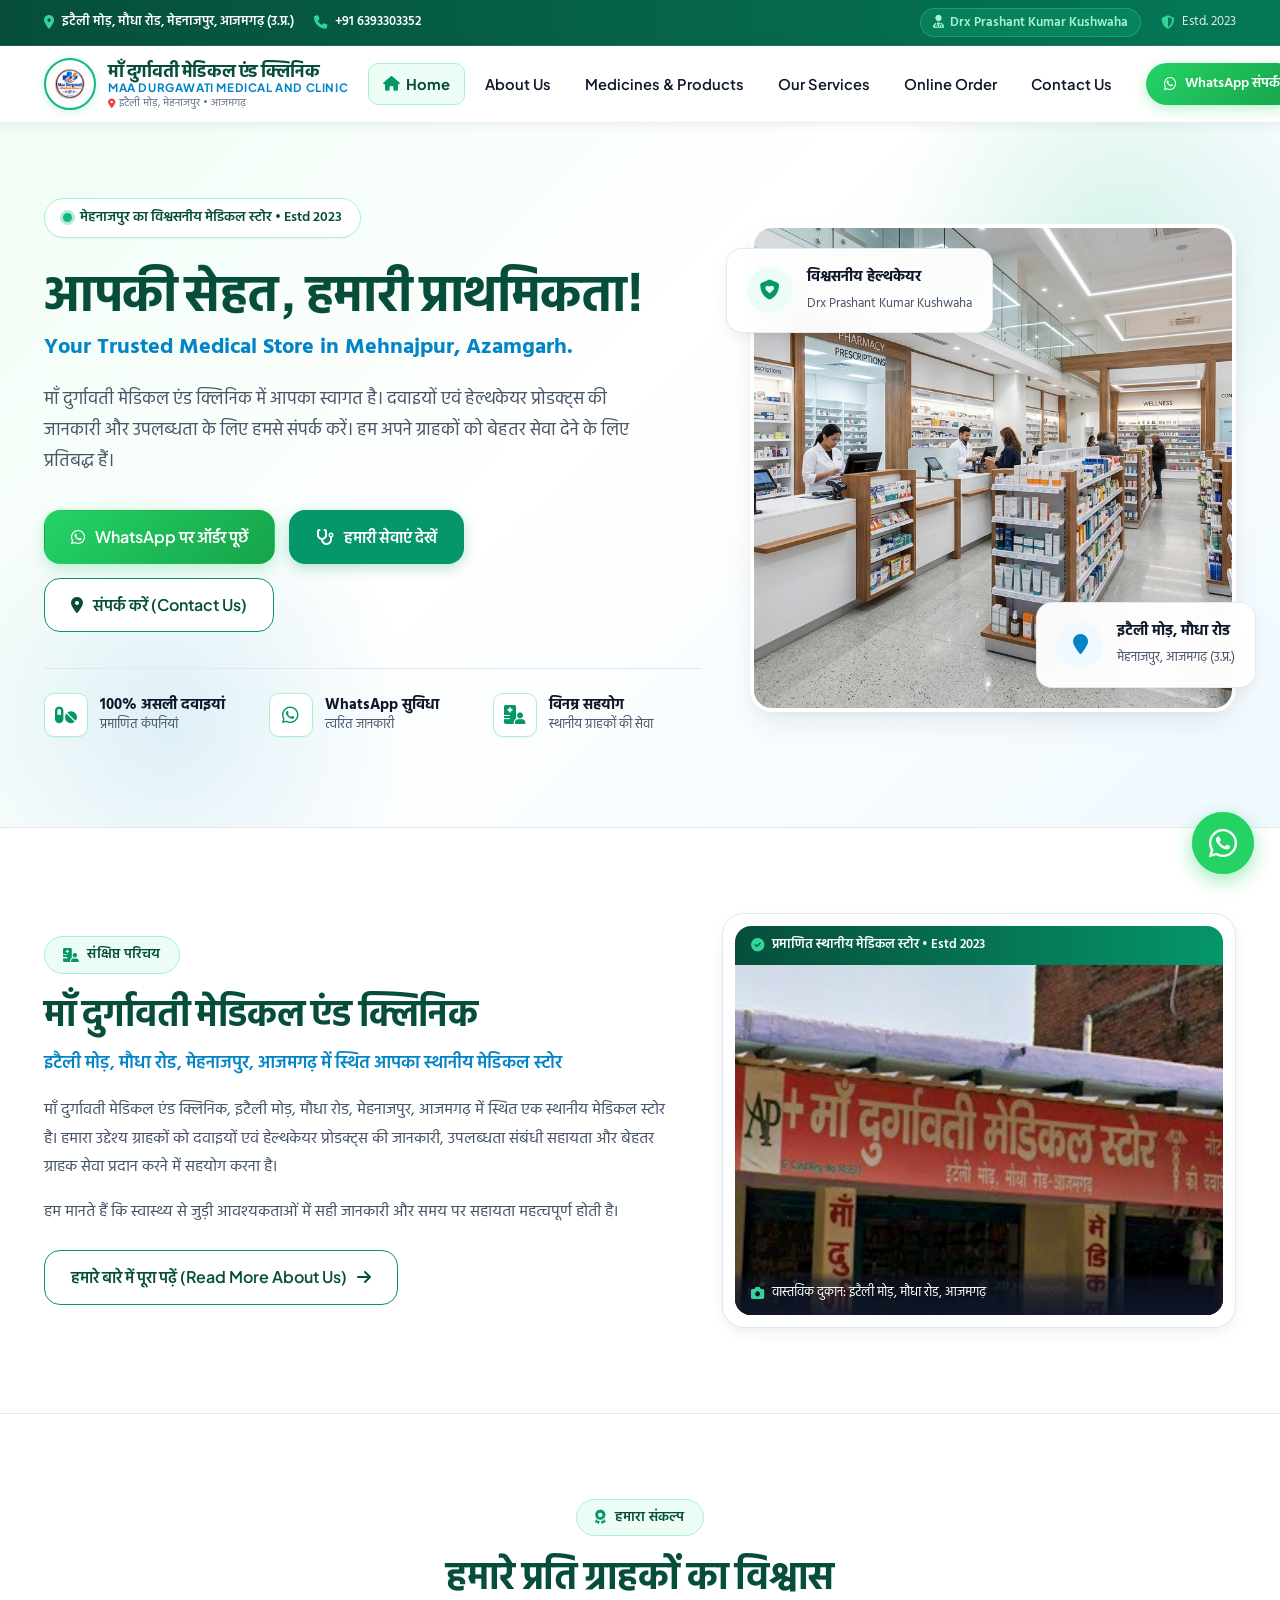
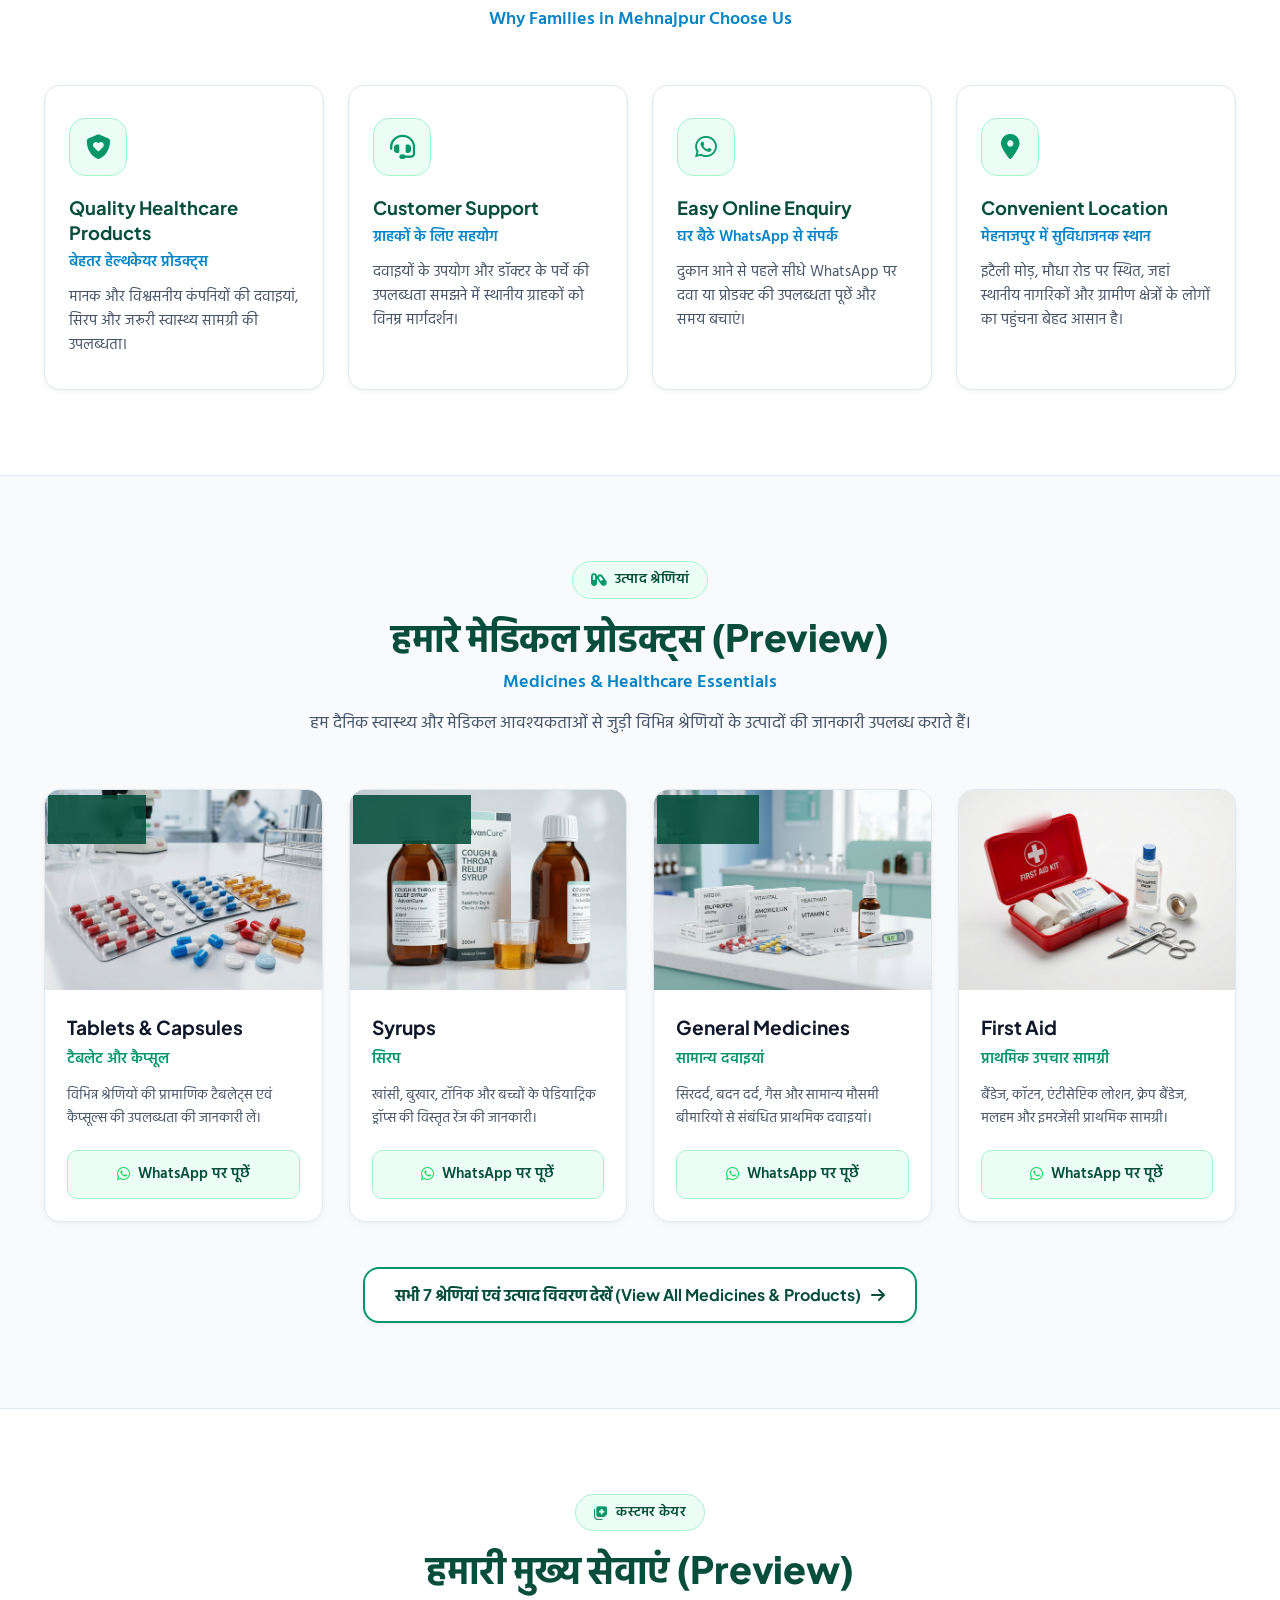
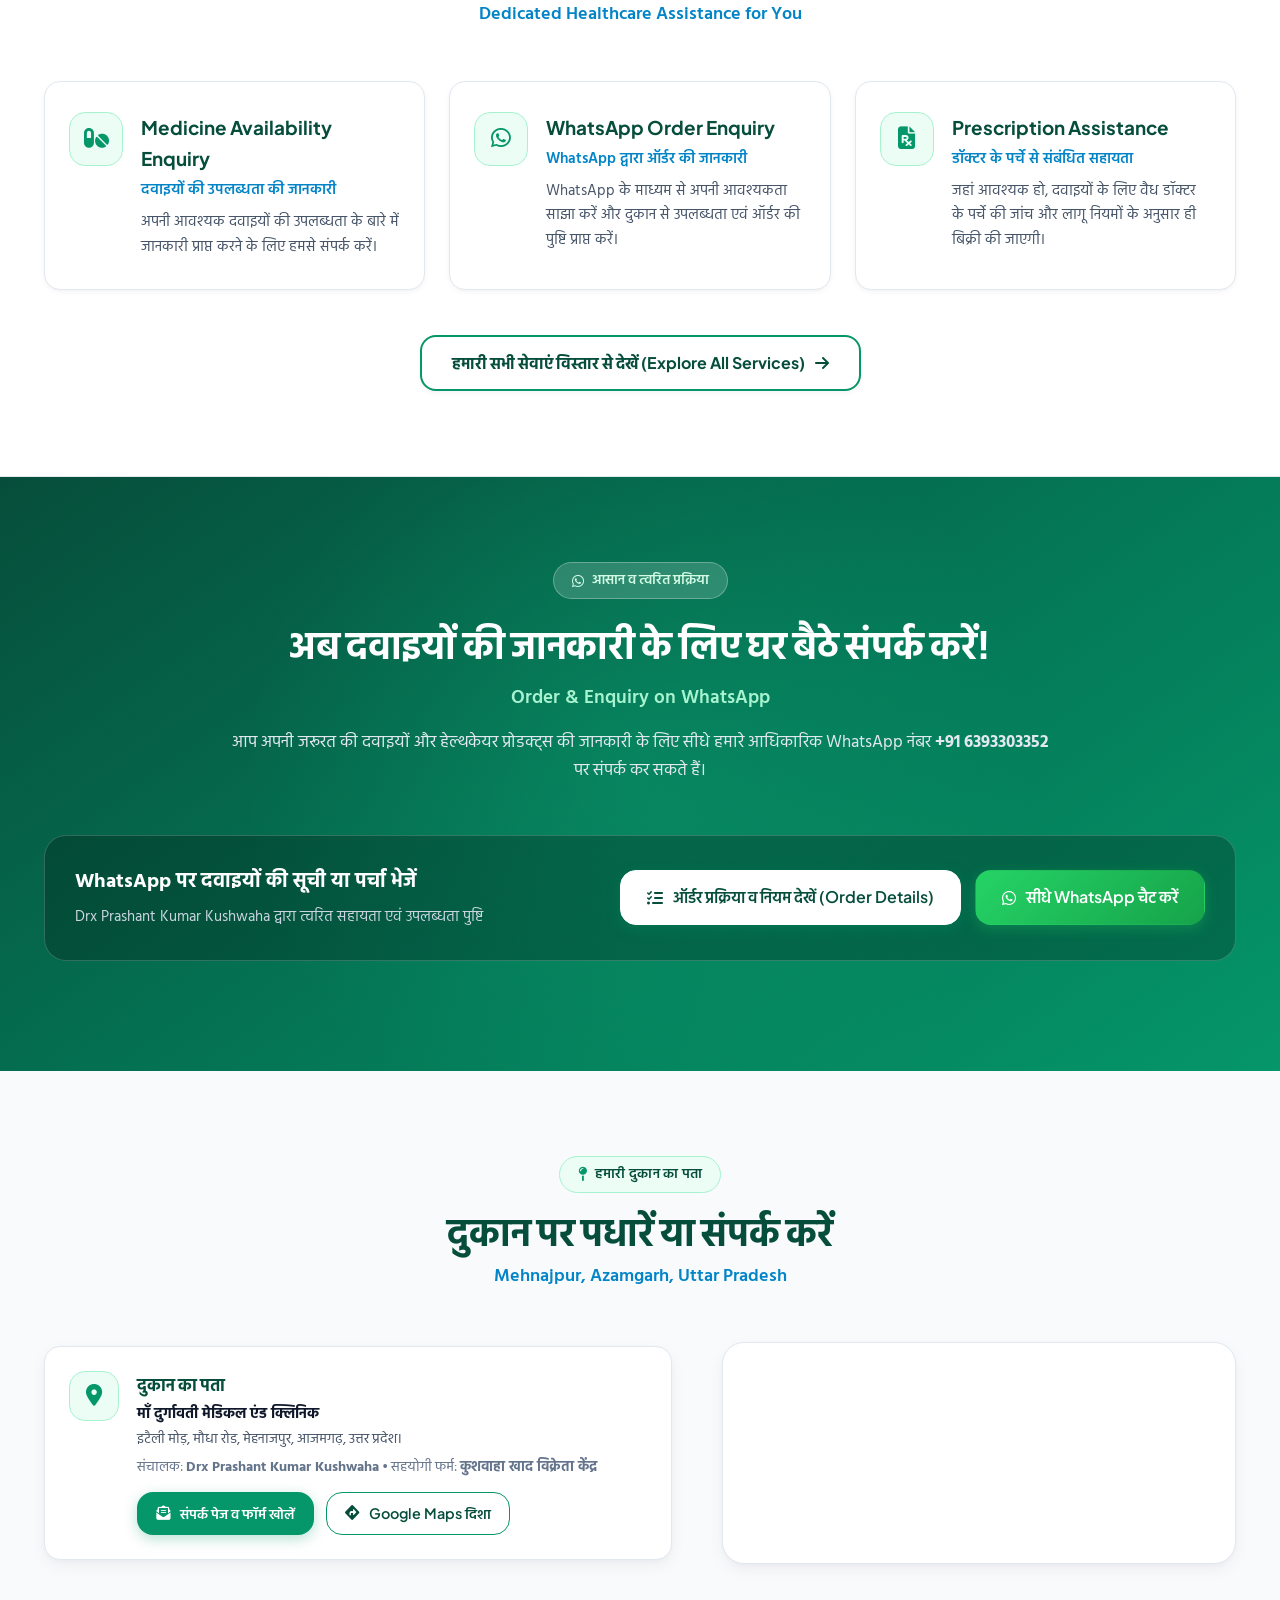
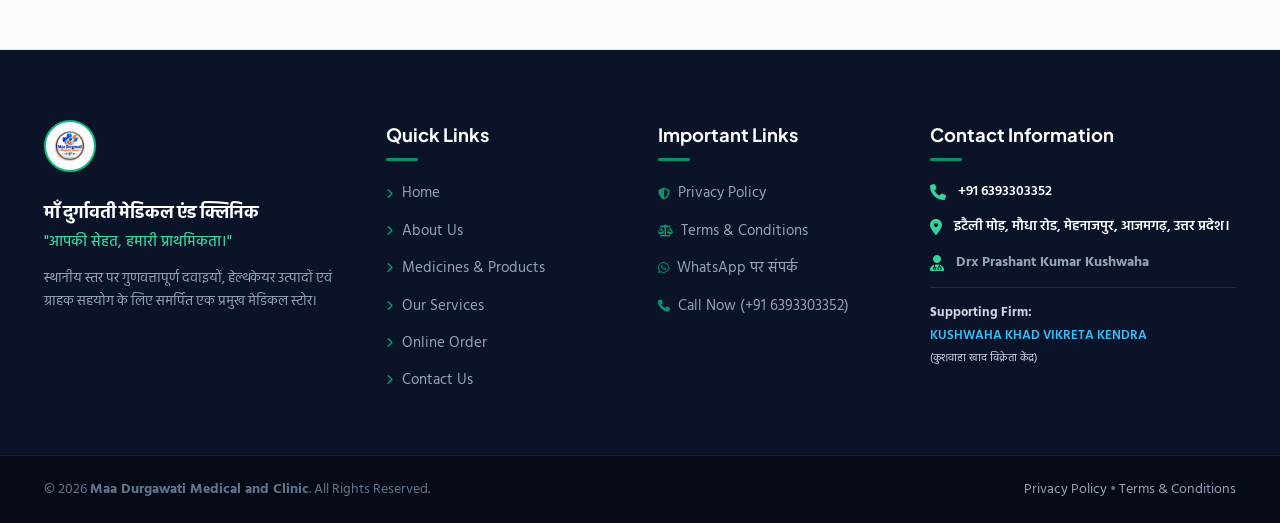
==== commit f24386e4: "feat: update official Google Maps place link and embed for Maa Durgawati Clinic and Medical Store" ====
--- a/index.html
+++ b/index.html
@@ -37,7 +37,7 @@
       <div class="top-bar-info">
         <div class="top-bar-item">
           <i class="fa-solid fa-location-dot"></i>
-          <span>इटैली मोड़, मौधा रोड, मेहनाजपुर, आजमगढ़ (उ.प्र.)</span>
+          <a href="https://www.google.com/maps/place/Maa+Durgawati+Clinic+and+Medical+Store/@25.6872601,83.0952407,56m/data=!3m1!1e3!4m6!3m5!1s0x3991db16aa63c009:0x560fa03325085ea8!8m2!3d25.6871785!4d83.0952048!16s%2Fg%2F11vxgr2db2" target="_blank" rel="noopener noreferrer">इटैली मोड़, मौधा रोड, मेहनाजपुर, आजमगढ़ (उ.प्र.)</a>
         </div>
         <div class="top-bar-item">
           <i class="fa-solid fa-phone"></i>
@@ -499,7 +499,7 @@
                 <a href="contact.html" class="btn btn-primary" style="padding: 9px 18px; font-size: 0.9rem;">
                   <i class="fa-solid fa-envelope-open-text"></i> संपर्क पेज व फॉर्म खोलें
                 </a>
-                <a href="https://www.google.com/maps/search/?api=1&query=Itaily+Moad+Maudha+Road+Mehnajpur+Azamgarh+Uttar+Pradesh" target="_blank" rel="noopener noreferrer" class="btn btn-outline" style="padding: 9px 18px; font-size: 0.9rem;">
+                <a href="https://www.google.com/maps/place/Maa+Durgawati+Clinic+and+Medical+Store/@25.6872601,83.0952407,56m/data=!3m1!1e3!4m6!3m5!1s0x3991db16aa63c009:0x560fa03325085ea8!8m2!3d25.6871785!4d83.0952048!16s%2Fg%2F11vxgr2db2" target="_blank" rel="noopener noreferrer" class="btn btn-outline" style="padding: 9px 18px; font-size: 0.9rem;">
                   <i class="fa-solid fa-diamond-turn-right"></i> Google Maps दिशा
                 </a>
               </div>
@@ -508,8 +508,8 @@
 
           <div class="map-embed-wrapper" style="margin-top: 0; height: 100%;">
             <iframe 
-              src="https://maps.google.com/maps?q=Maudha%20Road%20Mehnajpur%20Azamgarh%20Uttar%20Pradesh&t=&z=14&ie=UTF8&iwloc=&output=embed" 
-              title="Google Maps Location - Maa Durgawati Medical and Clinic, Mehnajpur, Azamgarh"
+              src="https://maps.google.com/maps?q=25.6871785,83.0952048+(Maa%20Durgawati%20Clinic%20and%20Medical%20Store)&t=&z=17&ie=UTF8&iwloc=B&output=embed" 
+              title="Google Maps Location - Maa Durgawati Clinic and Medical Store, Mehnajpur, Azamgarh"
               allowfullscreen="" 
               loading="lazy" 
               referrerpolicy="no-referrer-when-downgrade"
@@ -572,7 +572,7 @@
           </li>
           <li>
             <i class="fa-solid fa-location-dot"></i>
-            <div>इटैली मोड़, मौधा रोड, मेहनाजपुर, आजमगढ़, उत्तर प्रदेश।</div>
+            <div><a href="https://www.google.com/maps/place/Maa+Durgawati+Clinic+and+Medical+Store/@25.6872601,83.0952407,56m/data=!3m1!1e3!4m6!3m5!1s0x3991db16aa63c009:0x560fa03325085ea8!8m2!3d25.6871785!4d83.0952048!16s%2Fg%2F11vxgr2db2" target="_blank" rel="noopener noreferrer">इटैली मोड़, मौधा रोड, मेहनाजपुर, आजमगढ़, उत्तर प्रदेश।</a></div>
           </li>
           <li>
             <i class="fa-solid fa-user-doctor"></i>
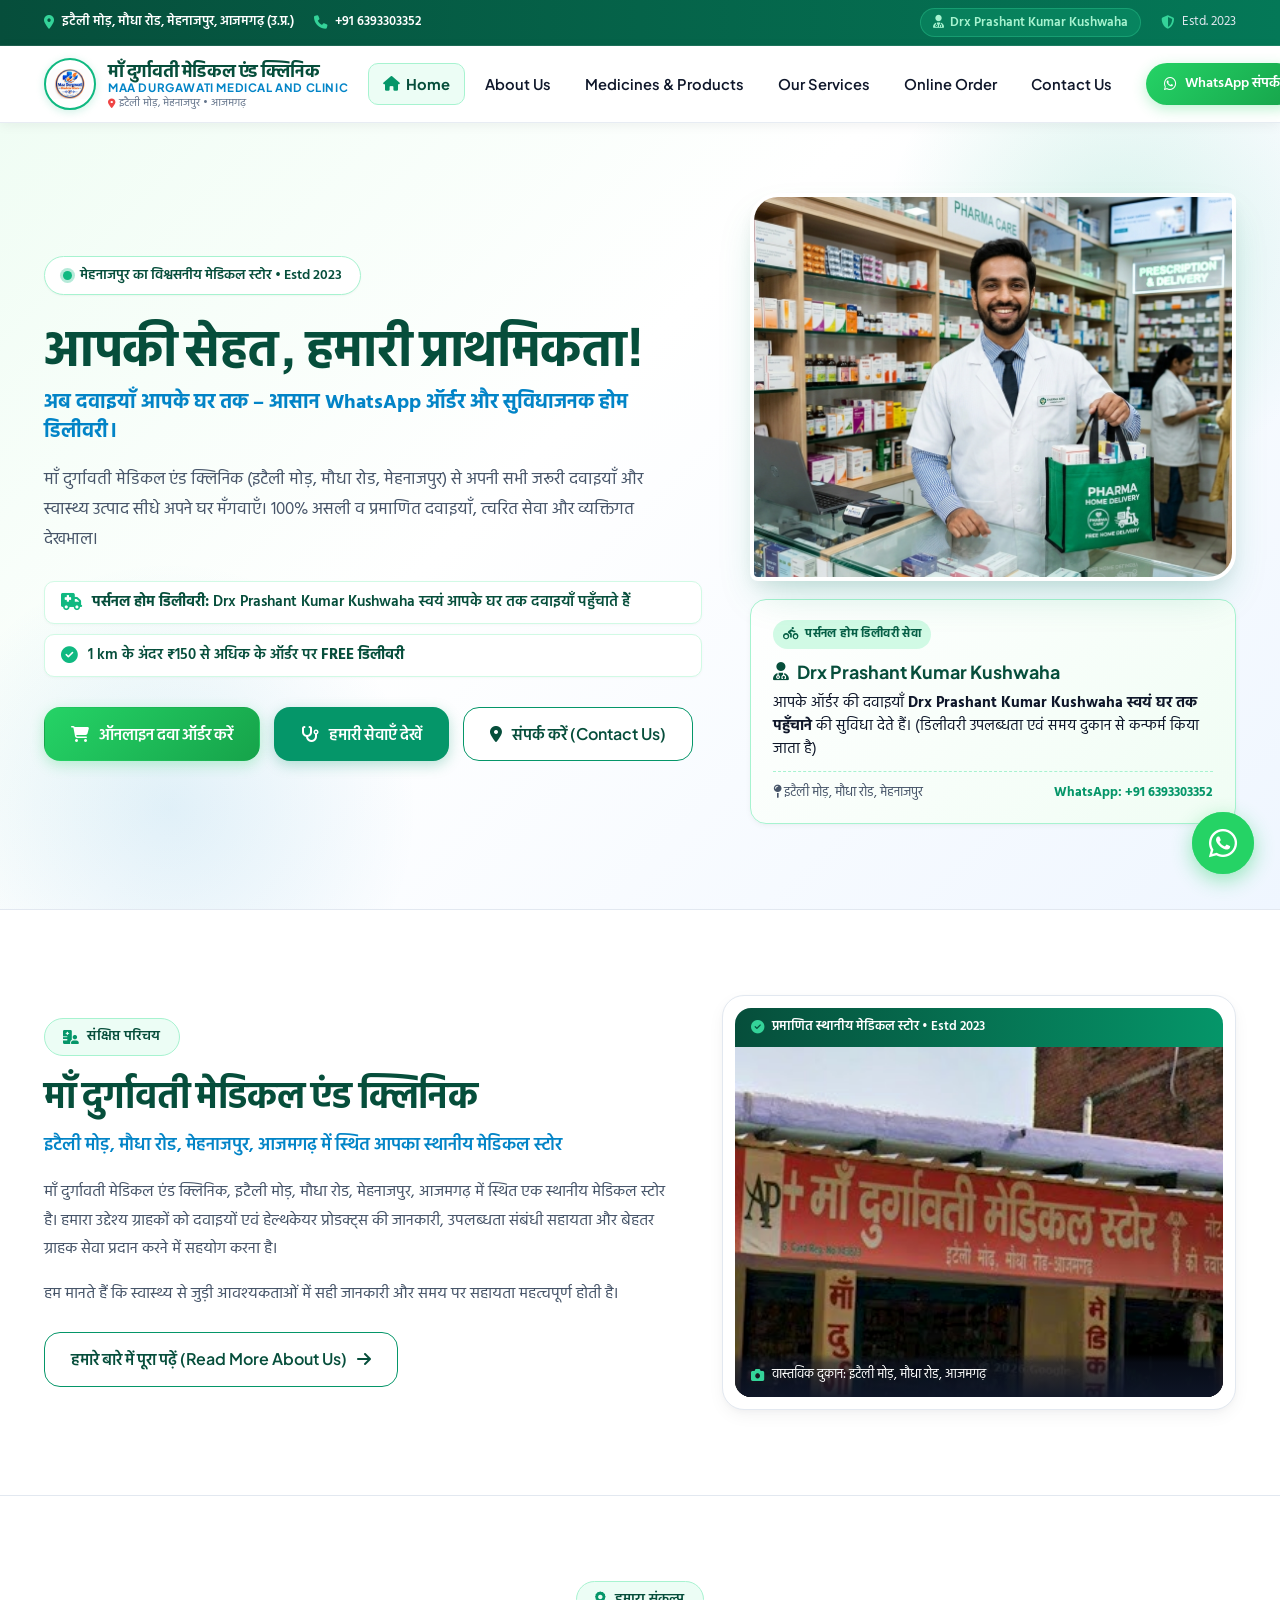
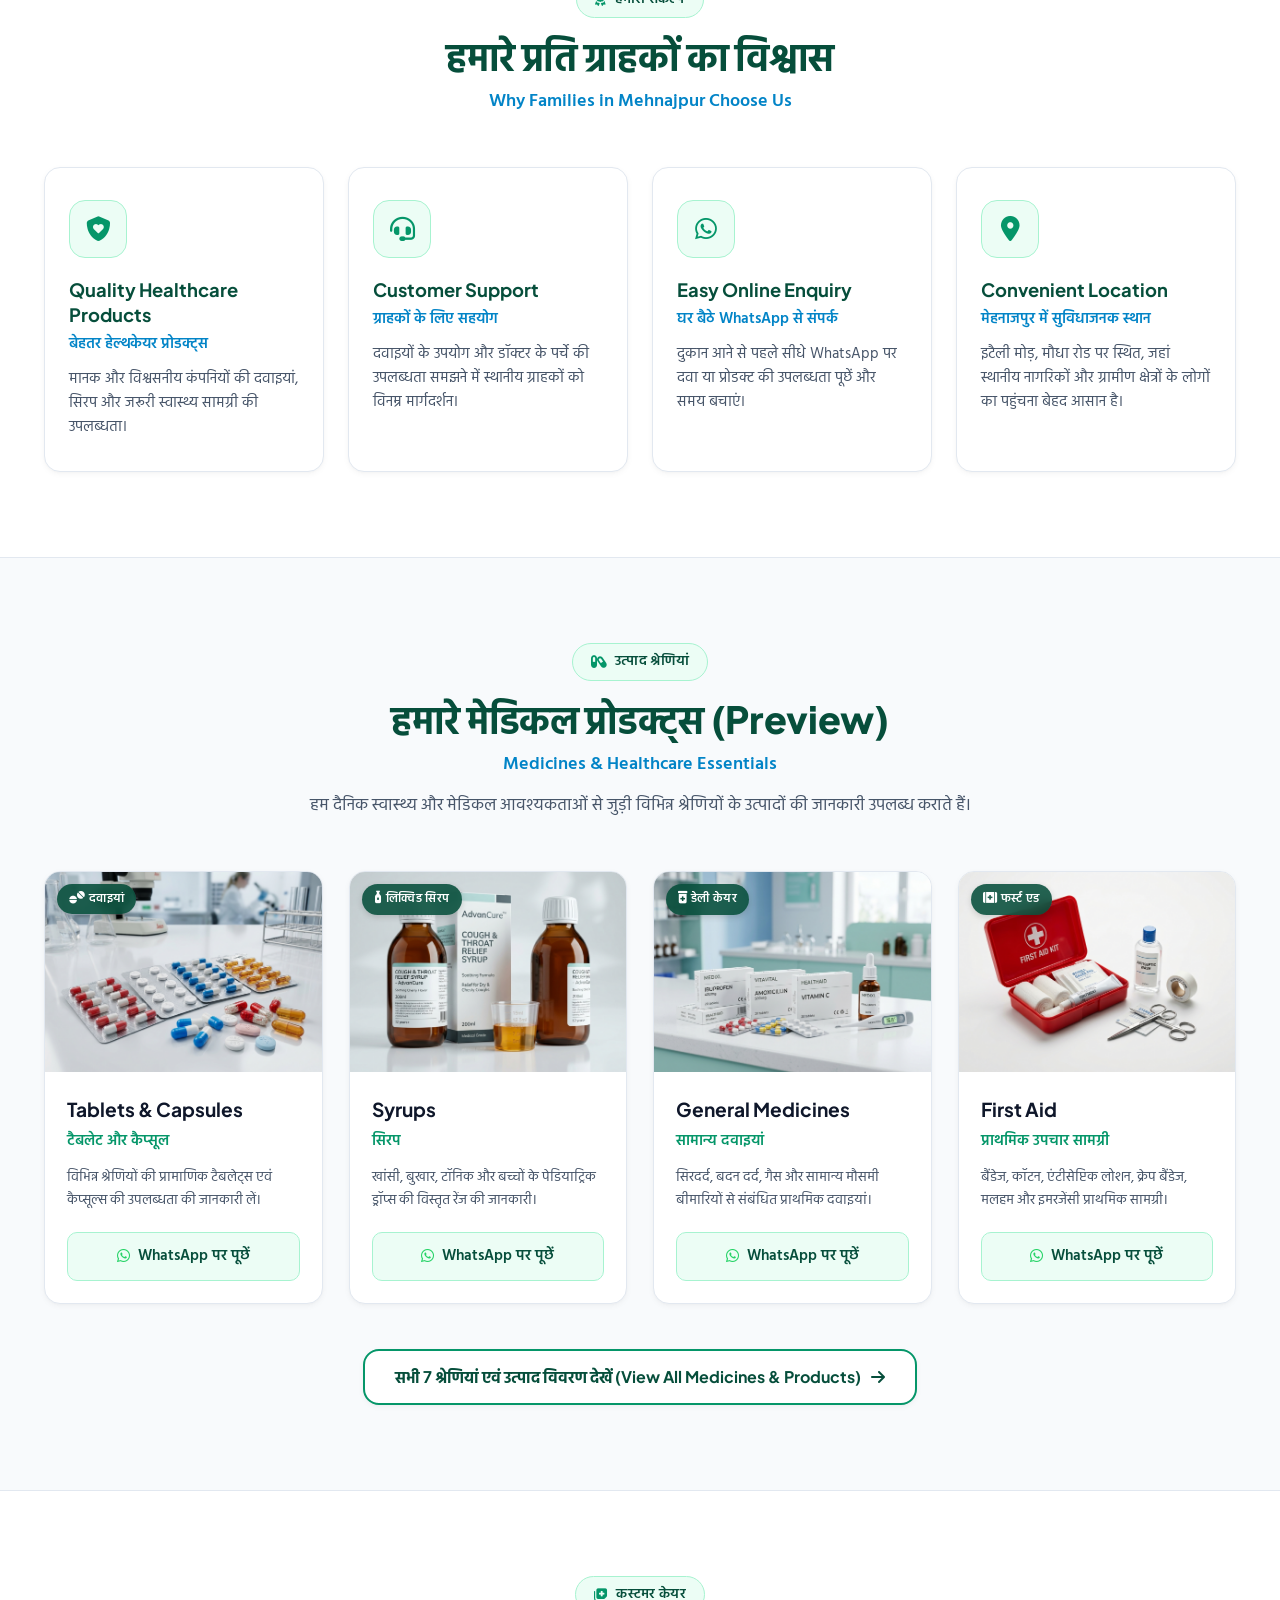
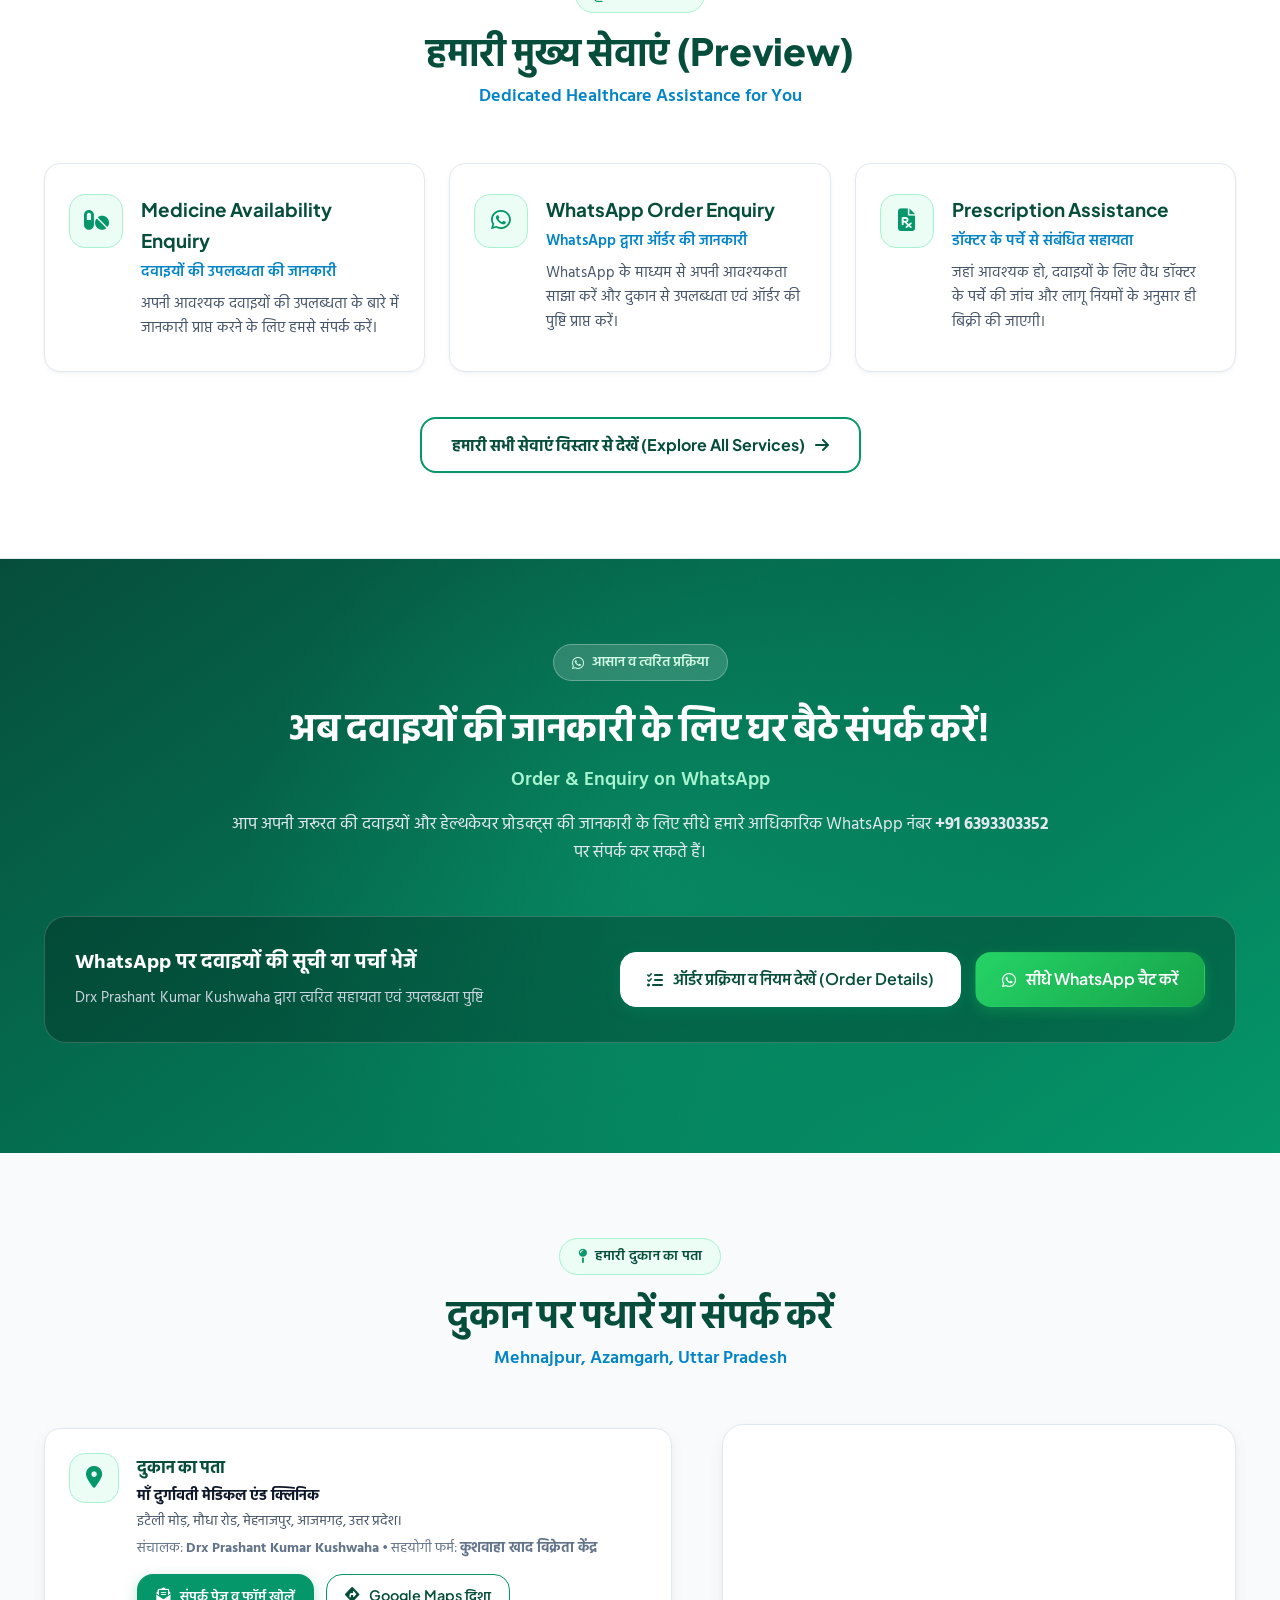
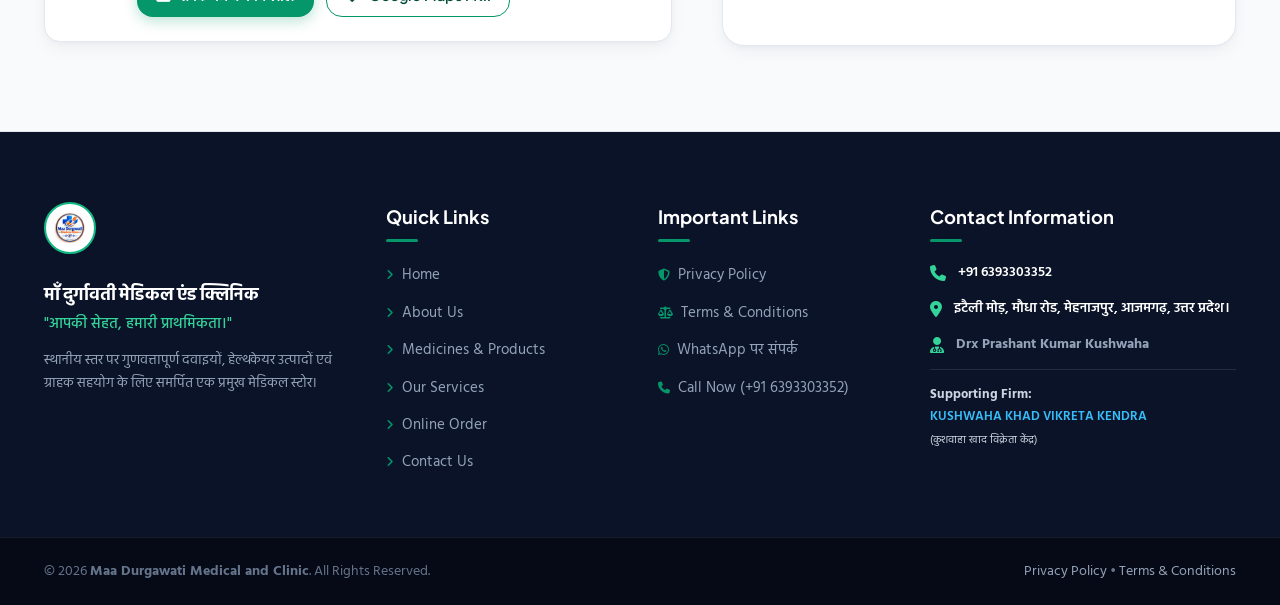
==== commit cdfa7918: "feat: complete homepage hero editorial redesign, online medicine order system, and road-distance del" ====
--- a/index.html
+++ b/index.html
@@ -101,91 +101,69 @@
     <!-- ==========================================
          HERO SECTION
          ========================================== -->
-    <section class="hero-section">
+    <!-- ==========================================
+         HERO SECTION (NEW EDITORIAL LAYOUT)
+         ========================================== -->
+    <section class="hero-editorial-section">
       <div class="hero-glow-1"></div>
       <div class="hero-glow-2"></div>
       
-      <div class="container hero-grid">
-        <div class="hero-content">
-          <div class="hero-badge-pill">
-            <span class="pulse-dot"></span>
+      <div class="container hero-editorial-grid">
+        <div class="hero-editorial-content">
+          <div class="hero-live-pill">
+            <span class="live-dot"></span>
             <span>मेहनाजपुर का विश्वसनीय मेडिकल स्टोर • Estd 2023</span>
           </div>
           
-          <h1 class="hero-heading">आपकी सेहत, हमारी प्राथमिकता!</h1>
-          <p class="hero-subtitle">Your Trusted Medical Store in Mehnajpur, Azamgarh.</p>
+          <h1 class="hero-editorial-title">आपकी सेहत, हमारी प्राथमिकता!</h1>
+          <p class="hero-editorial-sub">अब दवाइयाँ आपके घर तक – आसान WhatsApp ऑर्डर और सुविधाजनक होम डिलीवरी।</p>
           
-          <p class="hero-desc">
-            माँ दुर्गावती मेडिकल एंड क्लिनिक में आपका स्वागत है। दवाइयों एवं हेल्थकेयर प्रोडक्ट्स की जानकारी और उपलब्धता के लिए हमसे संपर्क करें। हम अपने ग्राहकों को बेहतर सेवा देने के लिए प्रतिबद्ध हैं।
+          <p class="hero-editorial-desc">
+            माँ दुर्गावती मेडिकल एंड क्लिनिक (इटैली मोड़, मौधा रोड, मेहनाजपुर) से अपनी सभी जरूरी दवाइयाँ और स्वास्थ्य उत्पाद सीधे अपने घर मँगवाएँ। 100% असली व प्रमाणित दवाइयाँ, त्वरित सेवा और व्यक्तिगत देखभाल।
           </p>
+
+          <div class="hero-delivery-highlights">
+            <div class="hero-highlight-pill">
+              <i class="fa-solid fa-truck-medical"></i>
+              <span><strong>पर्सनल होम डिलीवरी:</strong> Drx Prashant Kumar Kushwaha स्वयं आपके घर तक दवाइयाँ पहुँचाते हैं</span>
+            </div>
+            <div class="hero-highlight-pill">
+              <i class="fa-solid fa-circle-check"></i>
+              <span>1 km के अंदर ₹150 से अधिक के ऑर्डर पर <strong>FREE डिलीवरी</strong></span>
+            </div>
+          </div>
           
-          <div class="hero-cta-group">
+          <div class="hero-editorial-actions">
             <a href="online-order.html" class="btn btn-whatsapp">
-              <i class="fa-brands fa-whatsapp"></i> WhatsApp पर ऑर्डर पूछें
+              <i class="fa-solid fa-cart-shopping"></i> ऑनलाइन दवा ऑर्डर करें
             </a>
             <a href="services.html" class="btn btn-primary">
-              <i class="fa-solid fa-stethoscope"></i> हमारी सेवाएं देखें
+              <i class="fa-solid fa-stethoscope"></i> हमारी सेवाएँ देखें
             </a>
             <a href="contact.html" class="btn btn-outline">
               <i class="fa-solid fa-location-dot"></i> संपर्क करें (Contact Us)
             </a>
           </div>
+        </div>
+
+        <div class="hero-editorial-visual">
+          <div class="hero-visual-frame">
+            <img src="assets/images/hero-home-delivery.jpg" alt="माँ दुर्गावती मेडिकल स्टोर - फार्मासिस्ट होम डिलीवरी सेवा" width="800" height="450" loading="eager">
+          </div>
           
-          <div class="hero-highlights">
-            <div class="hero-highlight-item">
-              <div class="hero-highlight-icon">
-                <i class="fa-solid fa-pills"></i>
-              </div>
-              <div class="hero-highlight-text">
-                <h4>100% असली दवाइयां</h4>
-                <p>प्रमाणित कंपनियां</p>
-              </div>
-            </div>
-            
-            <div class="hero-highlight-item">
-              <div class="hero-highlight-icon">
-                <i class="fa-brands fa-whatsapp"></i>
-              </div>
-              <div class="hero-highlight-text">
-                <h4>WhatsApp सुविधा</h4>
-                <p>त्वरित जानकारी</p>
-              </div>
-            </div>
-            
-            <div class="hero-highlight-item">
-              <div class="hero-highlight-icon">
-                <i class="fa-solid fa-hospital-user"></i>
-              </div>
-              <div class="hero-highlight-text">
-                <h4>विनम्र सहयोग</h4>
-                <p>स्थानीय ग्राहकों की सेवा</p>
-              </div>
-            </div>
-          </div>
-        </div>
-
-        <div class="hero-visual">
-          <div class="hero-image-wrapper">
-            <img src="assets/images/hero-pharmacy.jpg" alt="माँ दुर्गावती मेडिकल स्टोर आधुनिक फार्मेसी इंटीरियर" class="hero-main-img" loading="eager">
-          </div>
-          
-          <div class="hero-floating-card top">
-            <div class="floating-icon">
-              <i class="fa-solid fa-shield-heart"></i>
-            </div>
-            <div class="floating-content">
-              <strong>विश्वसनीय हेल्थकेयर</strong>
-              <span>Drx Prashant Kumar Kushwaha</span>
-            </div>
-          </div>
-          
-          <div class="hero-floating-card bottom">
-            <div class="floating-icon">
-              <i class="fa-solid fa-location-pin"></i>
-            </div>
-            <div class="floating-content">
-              <strong>इटैली मोड़, मौधा रोड</strong>
-              <span>मेहनाजपुर, आजमगढ़ (उ.प्र.)</span>
+          <div class="hero-editorial-delivery-banner">
+            <div class="delivery-banner-badge">
+              <i class="fa-solid fa-person-biking"></i> पर्सनल होम डिलीवरी सेवा
+            </div>
+            <h4>
+              <i class="fa-solid fa-user-doctor"></i> Drx Prashant Kumar Kushwaha
+            </h4>
+            <p>
+              आपके ऑर्डर की दवाइयाँ <strong>Drx Prashant Kumar Kushwaha स्वयं घर तक पहुँचाने</strong> की सुविधा देते हैं। (डिलीवरी उपलब्धता एवं समय दुकान से कन्फर्म किया जाता है)
+            </p>
+            <div class="delivery-banner-footer">
+              <span><i class="fa-solid fa-map-pin"></i> इटैली मोड़, मौधा रोड, मेहनाजपुर</span>
+              <span><strong>WhatsApp: +91 6393303352</strong></span>
             </div>
           </div>
         </div>
--- a/css/style.css
+++ b/css/style.css
@@ -2390,3 +2390,709 @@
   border-left-color: #f59e0b;
   color: #92400e;
 }
+
+
+/* ==========================================================================
+   NEW HERO SECTION: ASYMMETRICAL EDITORIAL SPLIT (No floating cards)
+   ========================================================================== */
+.hero-editorial-section {
+  position: relative;
+  background: linear-gradient(135deg, #f0fdf4 0%, #ffffff 42%, #eff6ff 100%);
+  padding: 70px 0 85px 0;
+  border-bottom: 1px solid var(--border-color);
+  overflow: hidden;
+}
+
+.hero-editorial-grid {
+  display: grid;
+  grid-template-columns: 1.15fr 0.85fr;
+  align-items: center;
+  gap: 48px;
+  position: relative;
+  z-index: 2;
+}
+
+.hero-live-pill {
+  display: inline-flex;
+  align-items: center;
+  gap: 8px;
+  padding: 7px 18px;
+  background-color: #ffffff;
+  color: var(--primary-dark);
+  border: 1px solid var(--primary-border);
+  border-radius: var(--radius-full);
+  font-size: 0.88rem;
+  font-weight: 600;
+  margin-bottom: 20px;
+  box-shadow: var(--shadow-xs);
+}
+
+.hero-live-pill .live-dot {
+  width: 9px;
+  height: 9px;
+  border-radius: 50%;
+  background-color: #10b981;
+  box-shadow: 0 0 0 3px rgba(16, 185, 129, 0.3);
+  animation: pulse 2s infinite;
+}
+
+.hero-editorial-title {
+  font-family: var(--font-heading);
+  font-size: 3.2rem;
+  font-weight: 800;
+  color: var(--primary-dark);
+  line-height: 1.2;
+  margin-bottom: 12px;
+  letter-spacing: -0.5px;
+}
+
+.hero-editorial-sub {
+  font-size: 1.25rem;
+  font-weight: 700;
+  color: var(--secondary-color);
+  margin-bottom: 18px;
+  line-height: 1.45;
+}
+
+.hero-editorial-desc {
+  font-size: 1.08rem;
+  color: var(--text-muted);
+  line-height: 1.75;
+  margin-bottom: 26px;
+  max-width: 630px;
+}
+
+.hero-delivery-highlights {
+  display: flex;
+  flex-direction: column;
+  gap: 10px;
+  margin-bottom: 30px;
+}
+
+.hero-highlight-pill {
+  display: inline-flex;
+  align-items: center;
+  gap: 10px;
+  background-color: #ffffff;
+  border: 1px solid #d1fae5;
+  padding: 8px 16px;
+  border-radius: var(--radius-sm);
+  font-size: 0.94rem;
+  font-weight: 600;
+  color: var(--primary-dark);
+  box-shadow: 0 1px 3px rgba(0,0,0,0.03);
+}
+
+.hero-highlight-pill i {
+  color: #10b981;
+  font-size: 1.05rem;
+}
+
+.hero-editorial-actions {
+  display: flex;
+  align-items: center;
+  gap: 14px;
+  flex-wrap: wrap;
+}
+
+/* Editorial Visual Side (Right Column) */
+.hero-editorial-visual {
+  position: relative;
+  display: flex;
+  flex-direction: column;
+  gap: 18px;
+}
+
+.hero-visual-frame {
+  position: relative;
+  border-radius: 28px 8px 28px 8px;
+  overflow: hidden;
+  box-shadow: 0 20px 40px -10px rgba(5, 150, 105, 0.22), 0 8px 16px -4px rgba(15, 23, 42, 0.08);
+  border: 4px solid #ffffff;
+  background-color: #ffffff;
+}
+
+.hero-visual-frame img {
+  width: 100%;
+  height: 380px;
+  object-fit: cover;
+  object-position: center top;
+  display: block;
+  transition: transform 0.6s ease;
+}
+
+.hero-visual-frame:hover img {
+  transform: scale(1.025);
+}
+
+.hero-editorial-delivery-banner {
+  background: linear-gradient(135deg, #ffffff 0%, #f0fdf4 100%);
+  border: 1.5px solid var(--primary-border);
+  border-radius: var(--radius-md);
+  padding: 20px 22px;
+  box-shadow: var(--shadow-sm);
+}
+
+.delivery-banner-badge {
+  display: inline-flex;
+  align-items: center;
+  gap: 6px;
+  background-color: #d1fae5;
+  color: #065f46;
+  font-size: 0.78rem;
+  font-weight: 700;
+  padding: 4px 10px;
+  border-radius: var(--radius-full);
+  margin-bottom: 8px;
+  text-transform: uppercase;
+  letter-spacing: 0.4px;
+}
+
+.hero-editorial-delivery-banner h4 {
+  font-family: var(--font-heading);
+  font-size: 1.12rem;
+  font-weight: 700;
+  color: var(--primary-dark);
+  margin-bottom: 6px;
+  display: flex;
+  align-items: center;
+  gap: 8px;
+}
+
+.hero-editorial-delivery-banner p {
+  font-size: 0.92rem;
+  color: var(--text-main);
+  line-height: 1.55;
+  margin-bottom: 10px;
+}
+
+.delivery-banner-footer {
+  display: flex;
+  justify-content: space-between;
+  align-items: center;
+  flex-wrap: wrap;
+  gap: 8px;
+  padding-top: 10px;
+  border-top: 1px dashed #a7f3d0;
+  font-size: 0.82rem;
+  color: var(--text-muted);
+}
+
+.delivery-banner-footer strong {
+  color: var(--primary-color);
+}
+
+@media (max-width: 980px) {
+  .hero-editorial-grid {
+    grid-template-columns: 1fr;
+    gap: 40px;
+  }
+  .hero-editorial-title {
+    font-size: 2.4rem;
+  }
+  .hero-visual-frame img {
+    height: 320px;
+  }
+}
+
+@media (max-width: 600px) {
+  .hero-editorial-title {
+    font-size: 1.95rem;
+  }
+  .hero-editorial-actions {
+    flex-direction: column;
+    width: 100%;
+  }
+  .hero-editorial-actions .btn {
+    width: 100%;
+  }
+  .hero-visual-frame img {
+    height: 240px;
+  }
+}
+
+/* ==========================================================================
+   ONLINE MEDICINE ORDER SYSTEM & DELIVERY CALCULATOR
+   ========================================================================== */
+.order-system-section {
+  padding: 60px 0 90px 0;
+  background-color: #f8fafc;
+}
+
+.personal-delivery-highlight-banner {
+  background: linear-gradient(135deg, #064e3b 0%, #047857 60%, #059669 100%);
+  color: #ffffff;
+  border-radius: var(--radius-lg);
+  padding: 26px 30px;
+  margin-bottom: 45px;
+  display: flex;
+  align-items: center;
+  justify-content: space-between;
+  gap: 24px;
+  box-shadow: 0 10px 25px -4px rgba(5, 150, 105, 0.25);
+  flex-wrap: wrap;
+}
+
+.personal-delivery-content h3 {
+  font-family: var(--font-heading);
+  font-size: 1.45rem;
+  font-weight: 800;
+  color: #ffffff;
+  margin-bottom: 6px;
+  display: flex;
+  align-items: center;
+  gap: 10px;
+}
+
+.personal-delivery-content p {
+  font-size: 1.02rem;
+  color: #d1fae5;
+  line-height: 1.6;
+}
+
+.personal-delivery-badges {
+  display: flex;
+  gap: 10px;
+  flex-wrap: wrap;
+}
+
+.delivery-pill-tag {
+  background: rgba(255, 255, 255, 0.2);
+  backdrop-filter: blur(8px);
+  color: #ffffff;
+  padding: 6px 14px;
+  border-radius: var(--radius-full);
+  font-size: 0.85rem;
+  font-weight: 600;
+  border: 1px solid rgba(255, 255, 255, 0.3);
+}
+
+/* Two-Column Grid */
+.order-system-grid {
+  display: grid;
+  grid-template-columns: 1.18fr 0.82fr;
+  gap: 36px;
+  align-items: start;
+}
+
+.order-form-panel {
+  background: #ffffff;
+  border: 1px solid var(--border-color);
+  border-radius: var(--radius-lg);
+  padding: 36px 32px;
+  box-shadow: var(--shadow-sm);
+}
+
+.form-step-section {
+  margin-bottom: 32px;
+  padding-bottom: 28px;
+  border-bottom: 1px solid var(--border-light);
+}
+
+.form-step-section:last-child {
+  border-bottom: none;
+  margin-bottom: 0;
+  padding-bottom: 0;
+}
+
+.form-step-header {
+  display: flex;
+  align-items: center;
+  gap: 12px;
+  margin-bottom: 18px;
+}
+
+.form-step-number {
+  width: 34px;
+  height: 34px;
+  border-radius: 50%;
+  background: linear-gradient(135deg, var(--primary-color), var(--primary-dark));
+  color: #ffffff;
+  font-weight: 800;
+  font-size: 0.95rem;
+  display: flex;
+  align-items: center;
+  justify-content: center;
+  flex-shrink: 0;
+}
+
+.form-step-header h3 {
+  font-family: var(--font-heading);
+  font-size: 1.25rem;
+  font-weight: 700;
+  color: var(--primary-dark);
+}
+
+/* Multiple Medicines Builder */
+.medicine-builder-box {
+  background: #f8fafc;
+  border: 1px solid var(--border-color);
+  border-radius: var(--radius-md);
+  padding: 20px;
+  margin-bottom: 18px;
+}
+
+.medicine-row-inputs {
+  display: grid;
+  grid-template-columns: 2fr 1fr 1fr auto;
+  gap: 12px;
+  align-items: end;
+}
+
+@media (max-width: 680px) {
+  .medicine-row-inputs {
+    grid-template-columns: 1fr;
+  }
+}
+
+.btn-add-medicine {
+  background: var(--primary-color);
+  color: #ffffff;
+  border: none;
+  border-radius: var(--radius-sm);
+  padding: 12px 18px;
+  font-weight: 700;
+  font-size: 0.92rem;
+  cursor: pointer;
+  display: inline-flex;
+  align-items: center;
+  justify-content: center;
+  gap: 6px;
+  transition: var(--transition);
+  height: 48px;
+}
+
+.btn-add-medicine:hover {
+  background: var(--primary-hover);
+}
+
+/* Medicine List Table */
+.medicine-items-table {
+  width: 100%;
+  border-collapse: collapse;
+  margin-top: 14px;
+  font-size: 0.92rem;
+}
+
+.medicine-items-table th {
+  background: #f1f5f9;
+  color: var(--text-muted);
+  font-weight: 700;
+  padding: 10px 12px;
+  text-align: left;
+  border-radius: var(--radius-xs);
+}
+
+.medicine-items-table td {
+  padding: 12px;
+  border-bottom: 1px solid #f1f5f9;
+  color: var(--text-main);
+  vertical-align: middle;
+}
+
+.btn-remove-item {
+  background: none;
+  border: none;
+  color: #ef4444;
+  cursor: pointer;
+  font-size: 1.05rem;
+  padding: 4px 8px;
+  border-radius: 4px;
+  transition: var(--transition);
+}
+
+.btn-remove-item:hover {
+  background: #fee2e2;
+}
+
+/* Prescription Upload Box */
+.prescription-upload-box {
+  border: 2px dashed #cbd5e1;
+  border-radius: var(--radius-md);
+  padding: 24px;
+  text-align: center;
+  background: #fbfdff;
+  transition: var(--transition);
+  cursor: pointer;
+  position: relative;
+}
+
+.prescription-upload-box:hover {
+  border-color: var(--primary-color);
+  background: #f0fdf4;
+}
+
+.prescription-upload-box input[type="file"] {
+  position: absolute;
+  top: 0;
+  left: 0;
+  width: 100%;
+  height: 100%;
+  opacity: 0;
+  cursor: pointer;
+}
+
+.upload-icon-circle {
+  width: 52px;
+  height: 52px;
+  border-radius: 50%;
+  background: #ecfdf5;
+  color: var(--primary-color);
+  display: flex;
+  align-items: center;
+  justify-content: center;
+  font-size: 1.5rem;
+  margin: 0 auto 10px auto;
+}
+
+.prescription-preview-area {
+  display: none;
+  margin-top: 14px;
+  padding: 12px 16px;
+  background: #ffffff;
+  border: 1px solid #d1fae5;
+  border-radius: var(--radius-sm);
+  align-items: center;
+  justify-content: space-between;
+}
+
+.prescription-preview-area.active {
+  display: flex;
+}
+
+/* Map Picker Container */
+.map-picker-container {
+  margin-top: 16px;
+  border-radius: var(--radius-md);
+  overflow: hidden;
+  border: 1.5px solid var(--border-color);
+  background: #ffffff;
+}
+
+.map-picker-toolbar {
+  display: flex;
+  justify-content: space-between;
+  align-items: center;
+  padding: 10px 14px;
+  background: #f8fafc;
+  border-bottom: 1px solid var(--border-color);
+  flex-wrap: wrap;
+  gap: 8px;
+}
+
+.btn-gps-locate {
+  background: #ffffff;
+  border: 1px solid #cbd5e1;
+  padding: 7px 14px;
+  border-radius: var(--radius-sm);
+  font-size: 0.85rem;
+  font-weight: 600;
+  color: var(--text-main);
+  cursor: pointer;
+  display: inline-flex;
+  align-items: center;
+  gap: 6px;
+  transition: var(--transition);
+}
+
+.btn-gps-locate:hover {
+  border-color: var(--primary-color);
+  color: var(--primary-color);
+}
+
+.quick-locations-wrap {
+  display: flex;
+  gap: 6px;
+  flex-wrap: wrap;
+}
+
+.quick-loc-btn {
+  background: #e2e8f0;
+  border: none;
+  padding: 4px 10px;
+  border-radius: var(--radius-full);
+  font-size: 0.78rem;
+  font-weight: 600;
+  color: #334155;
+  cursor: pointer;
+  transition: var(--transition);
+}
+
+.quick-loc-btn:hover {
+  background: var(--primary-light);
+  color: var(--primary-dark);
+}
+
+#orderInteractiveMap {
+  width: 100%;
+  height: 280px;
+  background: #e2e8f0;
+}
+
+/* Right Column: Live Delivery Calculator Card */
+.order-calc-panel {
+  position: sticky;
+  top: calc(var(--header-height) + 20px);
+}
+
+.delivery-calc-card {
+  background: #ffffff;
+  border: 1.5px solid #bbf7d0;
+  border-radius: var(--radius-lg);
+  padding: 28px 24px;
+  box-shadow: 0 10px 25px -3px rgba(16, 185, 129, 0.12), 0 4px 6px -2px rgba(15, 23, 42, 0.04);
+}
+
+.delivery-calc-card h3 {
+  font-family: var(--font-heading);
+  font-size: 1.35rem;
+  font-weight: 800;
+  color: var(--primary-dark);
+  margin-bottom: 16px;
+  display: flex;
+  align-items: center;
+  gap: 8px;
+}
+
+.calc-breakdown-list {
+  display: flex;
+  flex-direction: column;
+  gap: 12px;
+  margin-bottom: 20px;
+}
+
+.calc-row {
+  display: flex;
+  justify-content: space-between;
+  align-items: center;
+  font-size: 0.95rem;
+  color: var(--text-muted);
+}
+
+.calc-row.highlight {
+  font-size: 1.15rem;
+  font-weight: 800;
+  color: var(--text-main);
+  padding-top: 14px;
+  border-top: 1.5px dashed var(--border-color);
+  margin-top: 6px;
+}
+
+.calc-row.highlight .total-price {
+  color: var(--primary-color);
+  font-size: 1.35rem;
+}
+
+/* Delivery Status Badges */
+.delivery-status-box {
+  border-radius: var(--radius-md);
+  padding: 14px 16px;
+  font-size: 0.9rem;
+  font-weight: 600;
+  line-height: 1.5;
+  margin-bottom: 18px;
+  display: flex;
+  align-items: flex-start;
+  gap: 10px;
+}
+
+.delivery-status-box.free {
+  background-color: #ecfdf5;
+  border: 1.5px solid #a7f3d0;
+  color: #065f46;
+}
+
+.delivery-status-box.paid {
+  background-color: #eff6ff;
+  border: 1.5px solid #bfdbfe;
+  color: #1e40af;
+}
+
+.delivery-status-box.confirm {
+  background-color: #fffbeb;
+  border: 1.5px solid #fde68a;
+  color: #92400e;
+}
+
+.delivery-status-box.unknown {
+  background-color: #f1f5f9;
+  border: 1.5px solid #cbd5e1;
+  color: #475569;
+}
+
+/* Delivery Rules Reference Table */
+.rules-reference-table {
+  background: #f8fafc;
+  border: 1px solid var(--border-color);
+  border-radius: var(--radius-sm);
+  padding: 14px;
+  margin-bottom: 20px;
+  font-size: 0.82rem;
+}
+
+.rules-reference-table h5 {
+  font-size: 0.85rem;
+  font-weight: 700;
+  color: var(--text-main);
+  margin-bottom: 8px;
+  display: flex;
+  align-items: center;
+  gap: 6px;
+}
+
+.rules-table-grid {
+  display: grid;
+  grid-template-columns: 1fr 1fr 1fr;
+  gap: 6px;
+  text-align: center;
+}
+
+.rules-table-grid .col-header {
+  font-weight: 700;
+  background: #e2e8f0;
+  padding: 5px;
+  border-radius: 4px;
+  color: #334155;
+}
+
+.rules-table-grid .col-cell {
+  background: #ffffff;
+  padding: 5px;
+  border-radius: 4px;
+  border: 1px solid #e2e8f0;
+  color: #475569;
+}
+
+.btn-whatsapp-order {
+  width: 100%;
+  display: flex;
+  align-items: center;
+  justify-content: center;
+  gap: 10px;
+  padding: 15px 20px;
+  background: linear-gradient(135deg, #25d366 0%, #16a34a 100%);
+  color: #ffffff;
+  border: none;
+  border-radius: var(--radius-md);
+  font-family: var(--font-heading);
+  font-size: 1.05rem;
+  font-weight: 800;
+  cursor: pointer;
+  box-shadow: 0 4px 16px rgba(37, 211, 102, 0.35);
+  transition: var(--transition);
+}
+
+.btn-whatsapp-order:hover {
+  background: linear-gradient(135deg, #16a34a 0%, #15803d 100%);
+  transform: translateY(-2px);
+  box-shadow: 0 6px 20px rgba(37, 211, 102, 0.45);
+}
+
+@media (max-width: 960px) {
+  .order-system-grid {
+    grid-template-columns: 1fr;
+  }
+  .order-calc-panel {
+    position: static;
+  }
+}
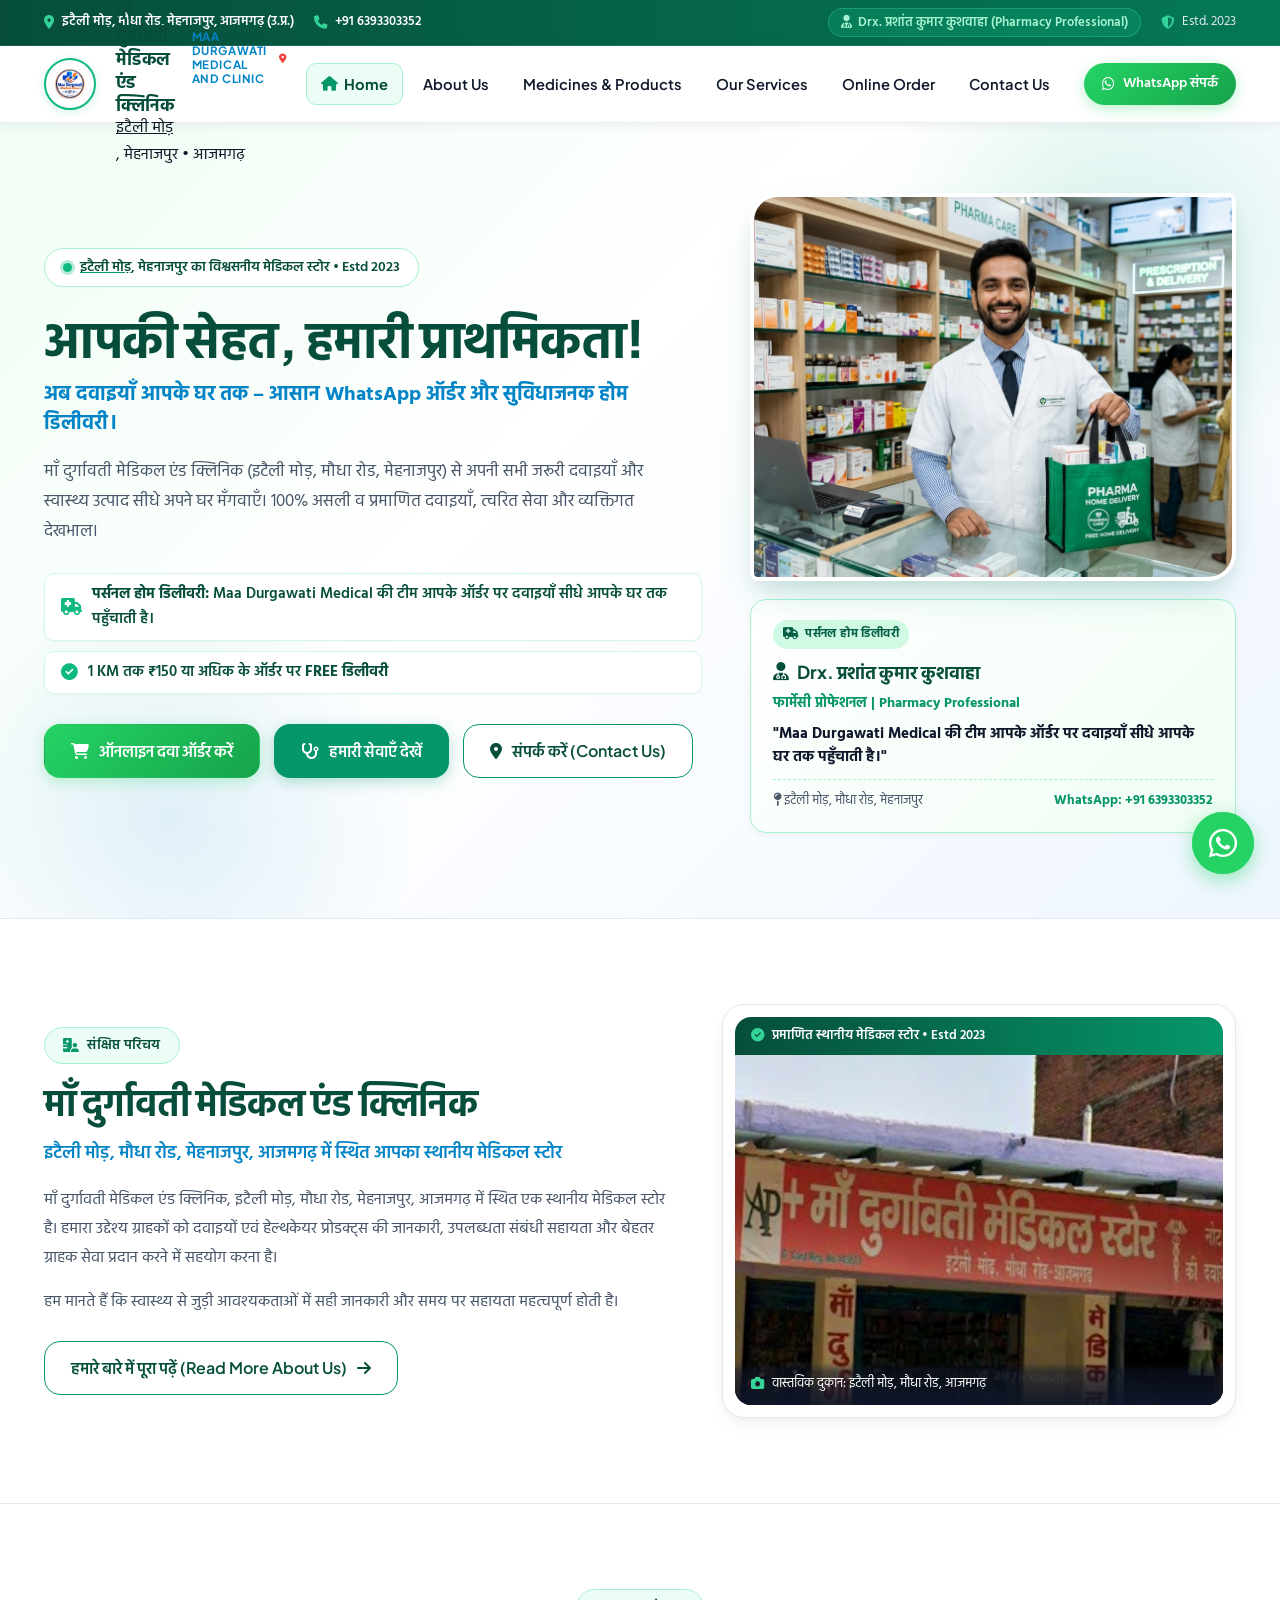
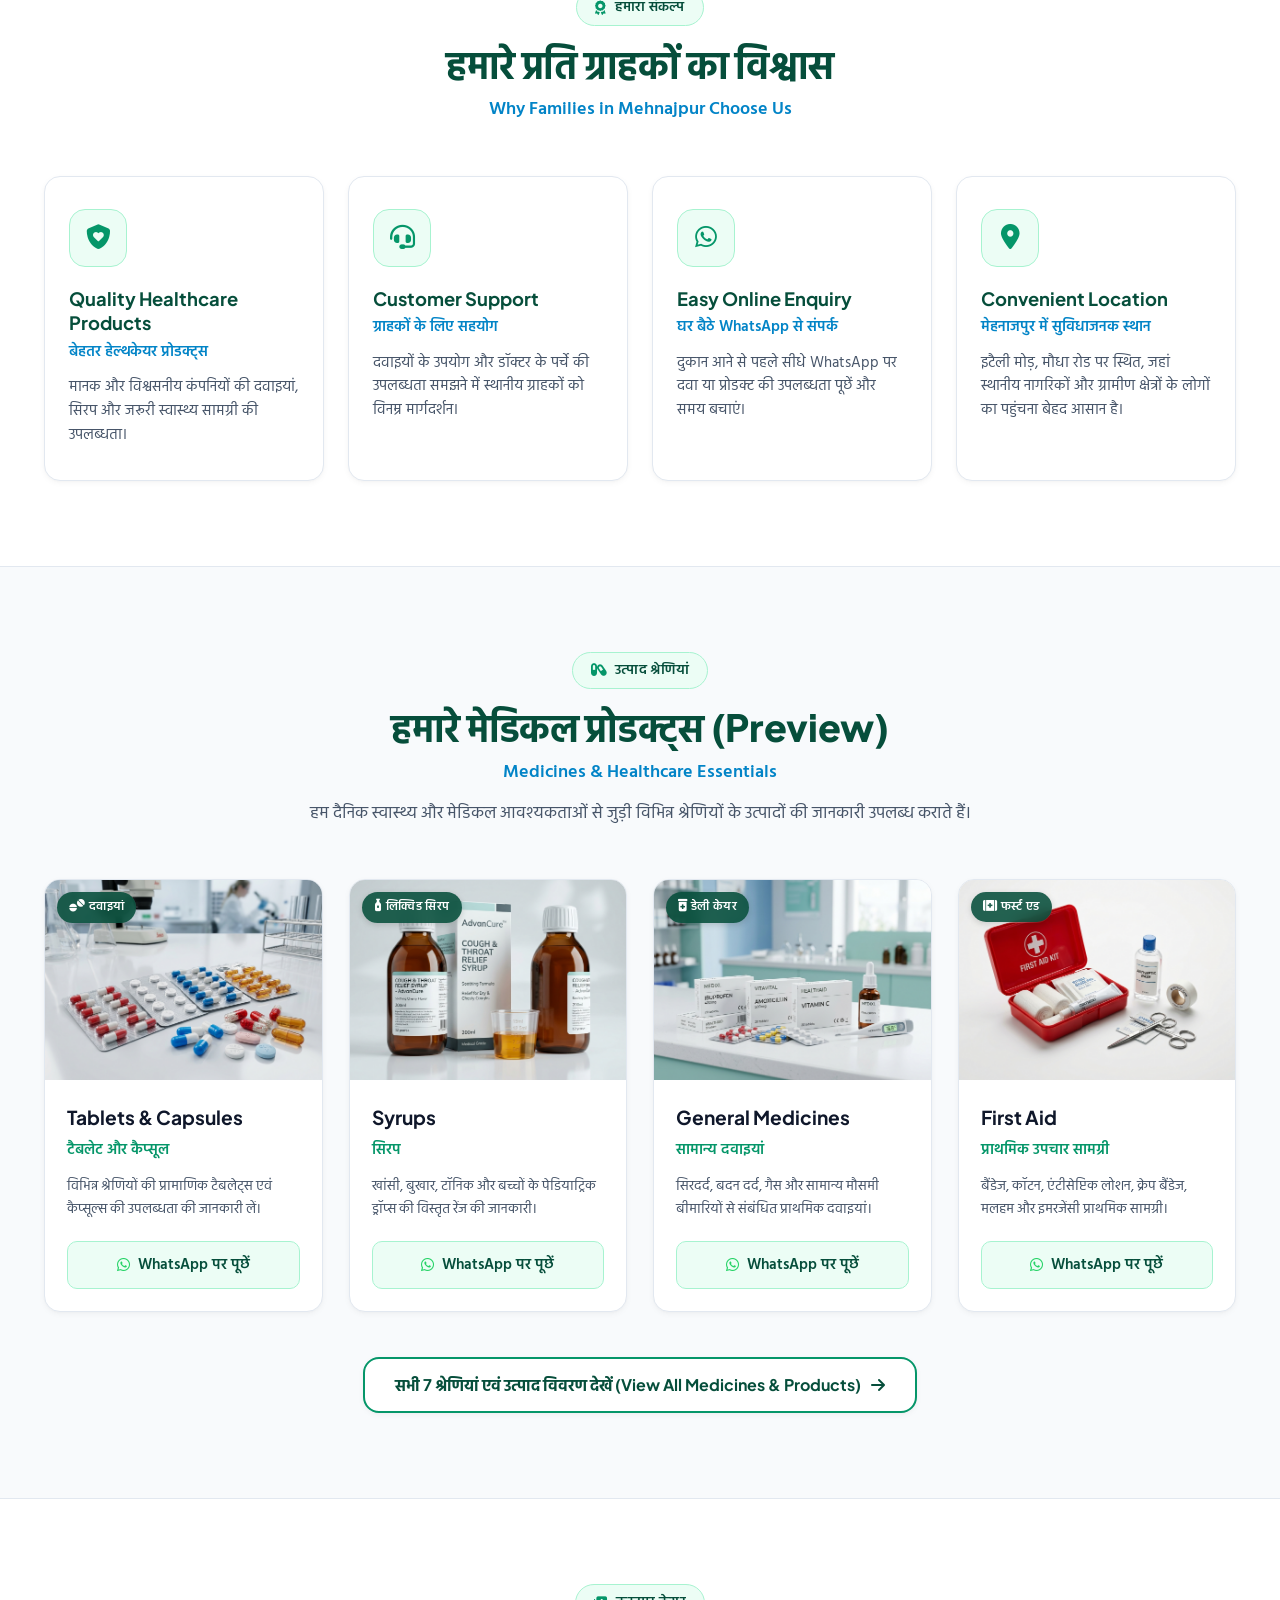
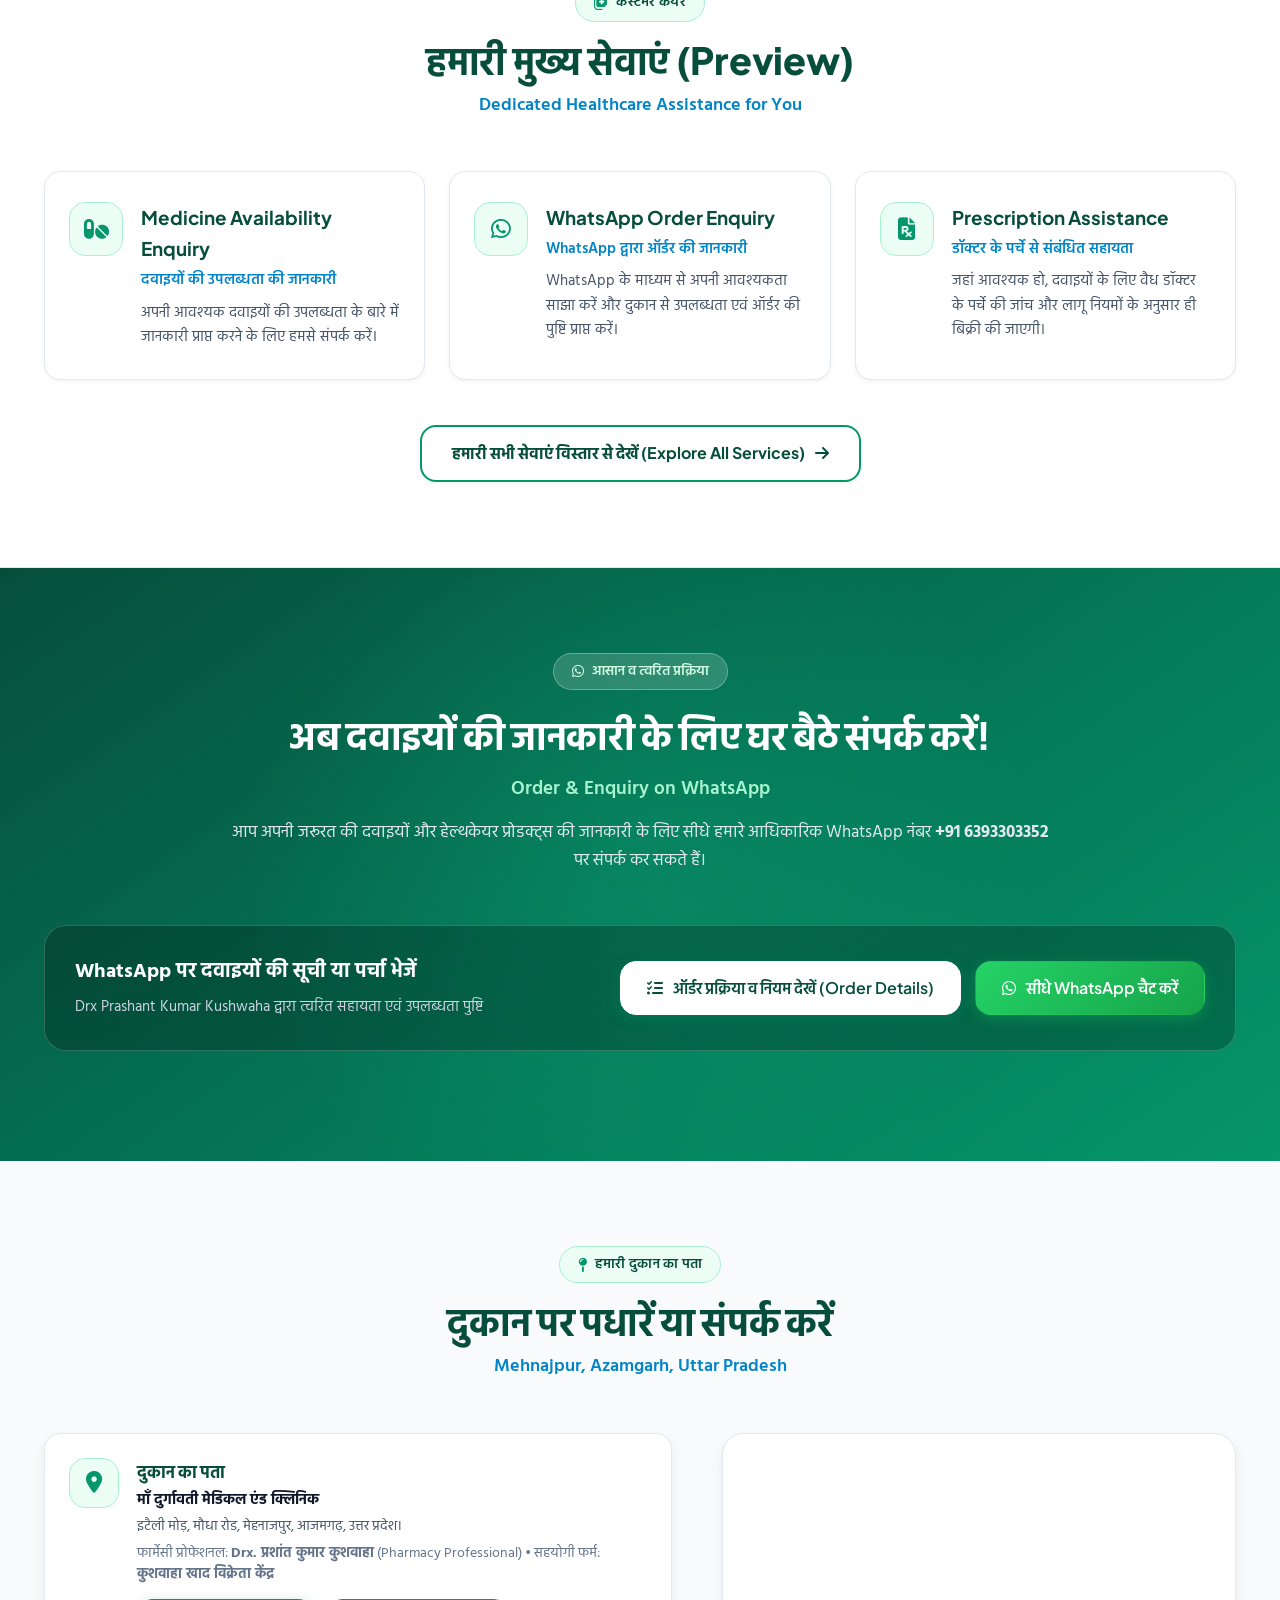
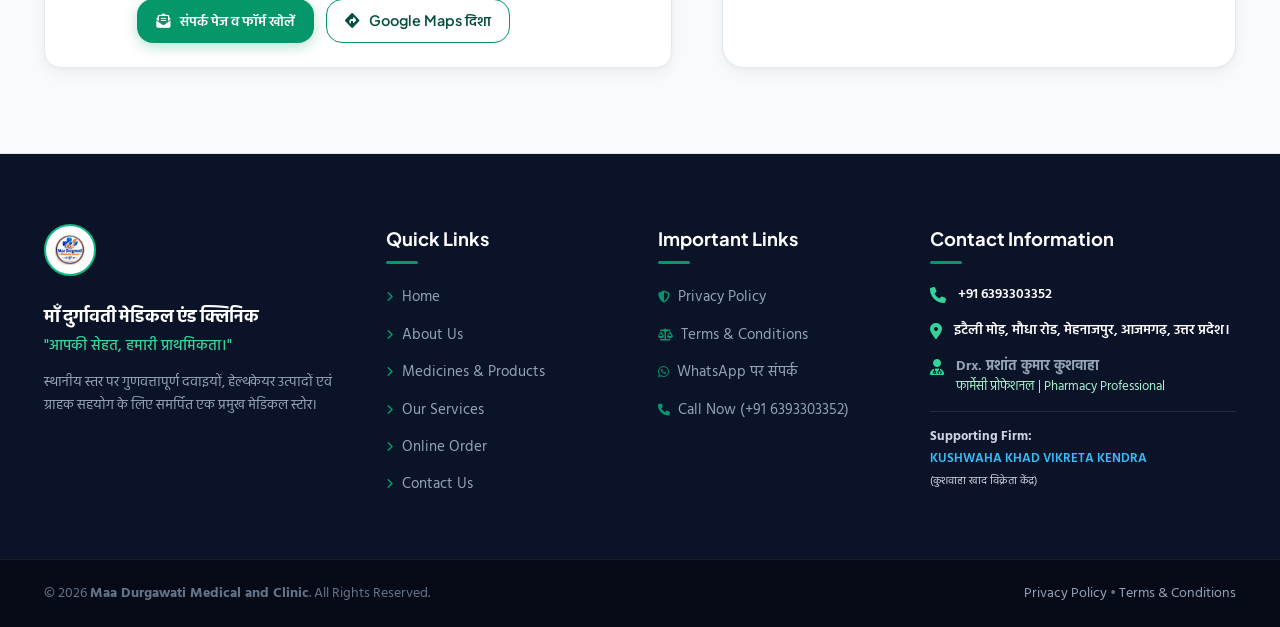
==== commit eb631756: "feat: update header location link, personal home delivery copy, and pharmacist professional designat" ====
--- a/index.html
+++ b/index.html
@@ -45,7 +45,7 @@
         </div>
       </div>
       <div class="top-bar-info">
-        <span class="top-bar-badge"><i class="fa-solid fa-user-doctor"></i> Drx Prashant Kumar Kushwaha</span>
+        <span class="top-bar-badge"><i class="fa-solid fa-user-doctor"></i> Drx. प्रशांत कुमार कुशवाहा (Pharmacy Professional)</span>
         <span class="top-bar-item"><i class="fa-solid fa-shield-halved"></i> Estd. 2023</span>
       </div>
     </div>
@@ -60,7 +60,7 @@
           <span class="brand-title-hi">माँ दुर्गावती मेडिकल एंड क्लिनिक</span>
           <span class="brand-title-en">MAA DURGAWATI MEDICAL AND CLINIC</span>
           <span class="brand-tagline-sub">
-            <i class="fa-solid fa-location-dot"></i> इटैली मोड़, मेहनाजपुर • आजमगढ़
+            <i class="fa-solid fa-location-dot"></i> <a href="https://www.google.com/maps/place/Maa+Durgawati+Clinic+and+Medical+Store/@25.6872601,83.0952407,56m/data=!3m1!1e3!4m6!3m5!1s0x3991db16aa63c009:0x560fa03325085ea8!8m2!3d25.6871785!4d83.0952048!16s%2Fg%2F11vxgr2db2" target="_blank" rel="noopener noreferrer" style="color: inherit; text-decoration: underline;">इटैली मोड़</a>, मेहनाजपुर • आजमगढ़
           </span>
         </div>
       </a>
@@ -112,7 +112,7 @@
         <div class="hero-editorial-content">
           <div class="hero-live-pill">
             <span class="live-dot"></span>
-            <span>मेहनाजपुर का विश्वसनीय मेडिकल स्टोर • Estd 2023</span>
+            <span><a href="https://www.google.com/maps/place/Maa+Durgawati+Clinic+and+Medical+Store/@25.6872601,83.0952407,56m/data=!3m1!1e3!4m6!3m5!1s0x3991db16aa63c009:0x560fa03325085ea8!8m2!3d25.6871785!4d83.0952048!16s%2Fg%2F11vxgr2db2" target="_blank" rel="noopener noreferrer" style="color: inherit; text-decoration: underline; text-decoration-color: var(--primary-color);">इटैली मोड़</a>, मेहनाजपुर का विश्वसनीय मेडिकल स्टोर • Estd 2023</span>
           </div>
           
           <h1 class="hero-editorial-title">आपकी सेहत, हमारी प्राथमिकता!</h1>
@@ -125,11 +125,11 @@
           <div class="hero-delivery-highlights">
             <div class="hero-highlight-pill">
               <i class="fa-solid fa-truck-medical"></i>
-              <span><strong>पर्सनल होम डिलीवरी:</strong> Drx Prashant Kumar Kushwaha स्वयं आपके घर तक दवाइयाँ पहुँचाते हैं</span>
+              <span><strong>पर्सनल होम डिलीवरी:</strong> Maa Durgawati Medical की टीम आपके ऑर्डर पर दवाइयाँ सीधे आपके घर तक पहुँचाती है।</span>
             </div>
             <div class="hero-highlight-pill">
               <i class="fa-solid fa-circle-check"></i>
-              <span>1 km के अंदर ₹150 से अधिक के ऑर्डर पर <strong>FREE डिलीवरी</strong></span>
+              <span>1 KM तक ₹150 या अधिक के ऑर्डर पर <strong>FREE डिलीवरी</strong></span>
             </div>
           </div>
           
@@ -153,13 +153,16 @@
           
           <div class="hero-editorial-delivery-banner">
             <div class="delivery-banner-badge">
-              <i class="fa-solid fa-person-biking"></i> पर्सनल होम डिलीवरी सेवा
+              <i class="fa-solid fa-truck-medical"></i> पर्सनल होम डिलीवरी
             </div>
             <h4>
-              <i class="fa-solid fa-user-doctor"></i> Drx Prashant Kumar Kushwaha
+              <i class="fa-solid fa-user-doctor"></i> Drx. प्रशांत कुमार कुशवाहा
             </h4>
+            <span style="color: var(--primary-color); font-weight: 700; font-size: 0.88rem; display: block; margin-bottom: 8px;">
+              फार्मेसी प्रोफेशनल | Pharmacy Professional
+            </span>
             <p>
-              आपके ऑर्डर की दवाइयाँ <strong>Drx Prashant Kumar Kushwaha स्वयं घर तक पहुँचाने</strong> की सुविधा देते हैं। (डिलीवरी उपलब्धता एवं समय दुकान से कन्फर्म किया जाता है)
+              <strong>"Maa Durgawati Medical की टीम आपके ऑर्डर पर दवाइयाँ सीधे आपके घर तक पहुँचाती है।"</strong>
             </p>
             <div class="delivery-banner-footer">
               <span><i class="fa-solid fa-map-pin"></i> इटैली मोड़, मौधा रोड, मेहनाजपुर</span>
@@ -471,7 +474,7 @@
               <p><strong>माँ दुर्गावती मेडिकल एंड क्लिनिक</strong></p>
               <p class="hindi-addr">इटैली मोड़, मौधा रोड, मेहनाजपुर, आजमगढ़, उत्तर प्रदेश।</p>
               <p style="font-size: 0.88rem; color: #64748b; margin: 6px 0;">
-                संचालक: <strong>Drx Prashant Kumar Kushwaha</strong> • सहयोगी फर्म: <strong>कुशवाहा खाद विक्रेता केंद्र</strong>
+                फार्मेसी प्रोफेशनल: <strong>Drx. प्रशांत कुमार कुशवाहा</strong> (Pharmacy Professional) • सहयोगी फर्म: <strong>कुशवाहा खाद विक्रेता केंद्र</strong>
               </p>
               <div class="contact-quick-actions" style="margin-top: 14px;">
                 <a href="contact.html" class="btn btn-primary" style="padding: 9px 18px; font-size: 0.9rem;">
@@ -554,7 +557,10 @@
           </li>
           <li>
             <i class="fa-solid fa-user-doctor"></i>
-            <div><strong>Drx Prashant Kumar Kushwaha</strong></div>
+            <div>
+              <strong>Drx. प्रशांत कुमार कुशवाहा</strong>
+              <div style="font-size: 0.82rem; color: #a7f3d0;">फार्मेसी प्रोफेशनल | Pharmacy Professional</div>
+            </div>
           </li>
         </ul>
         <div class="footer-supporting-note">
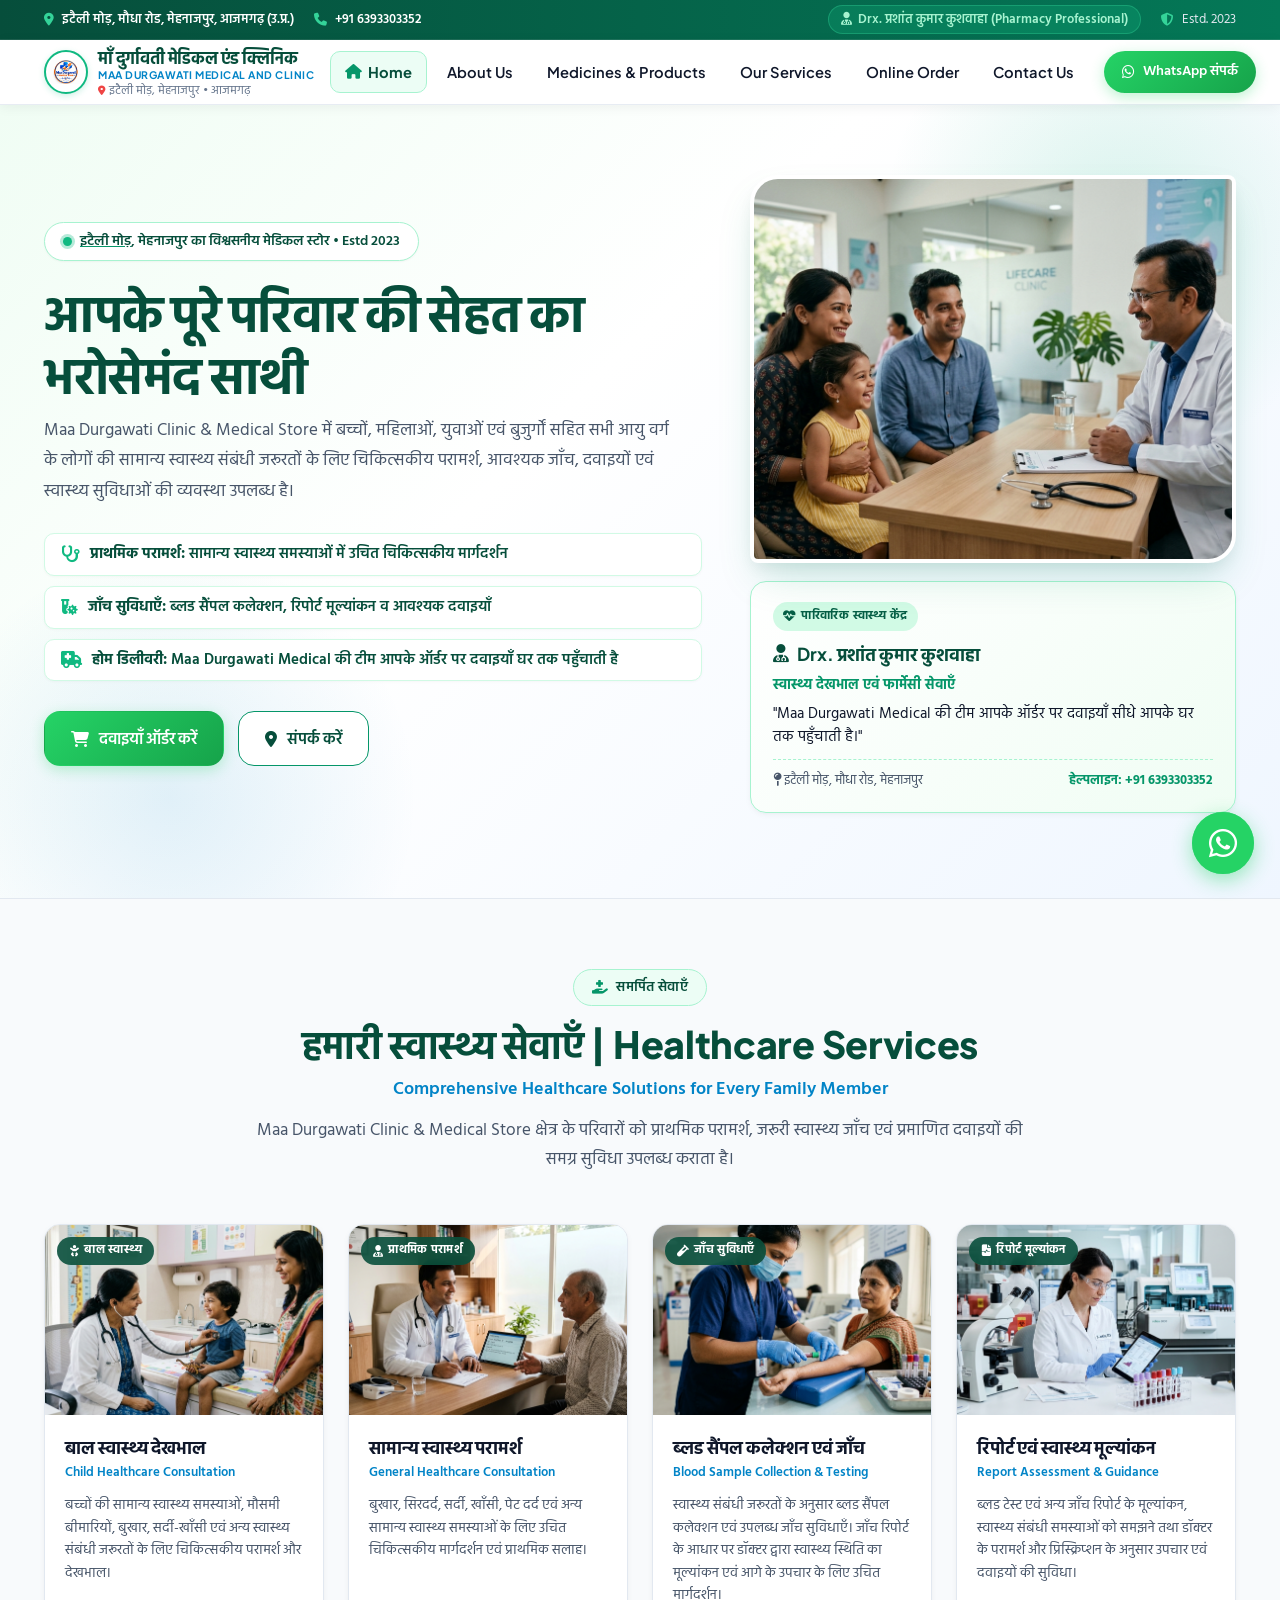
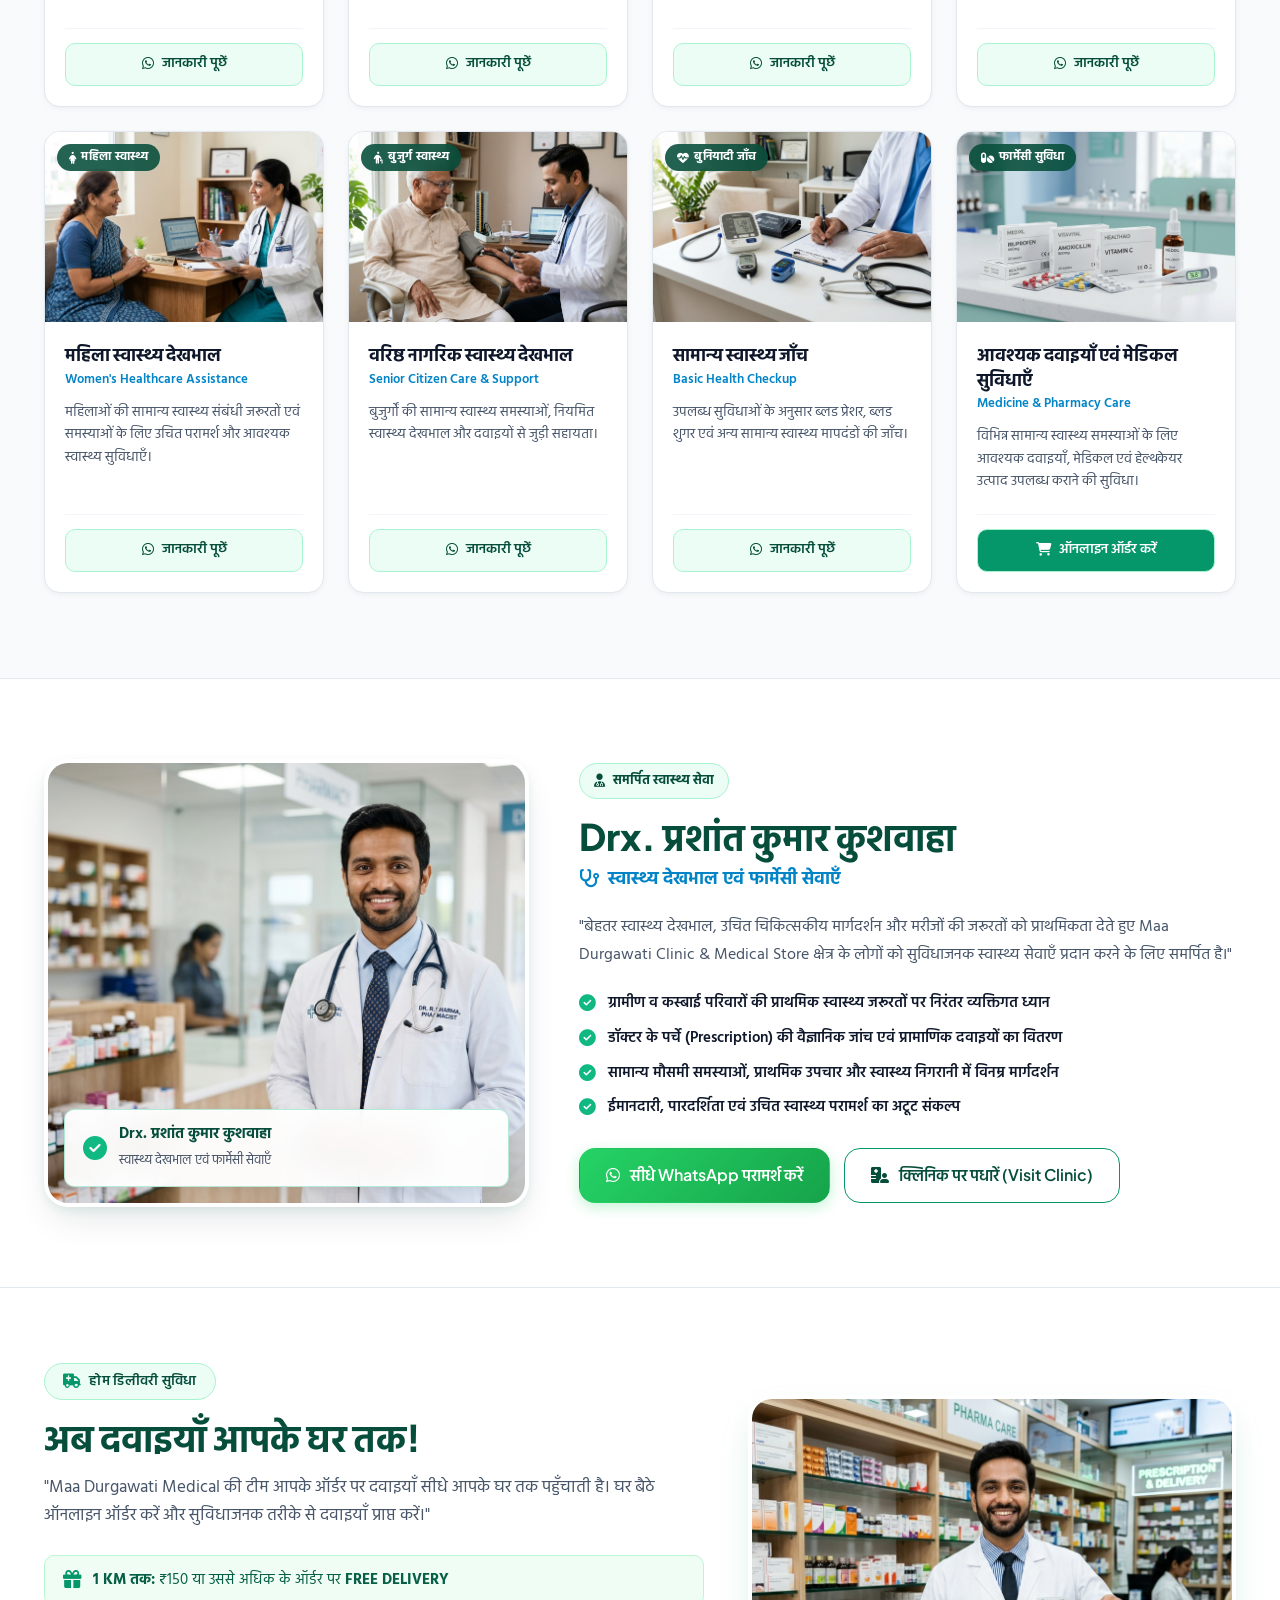
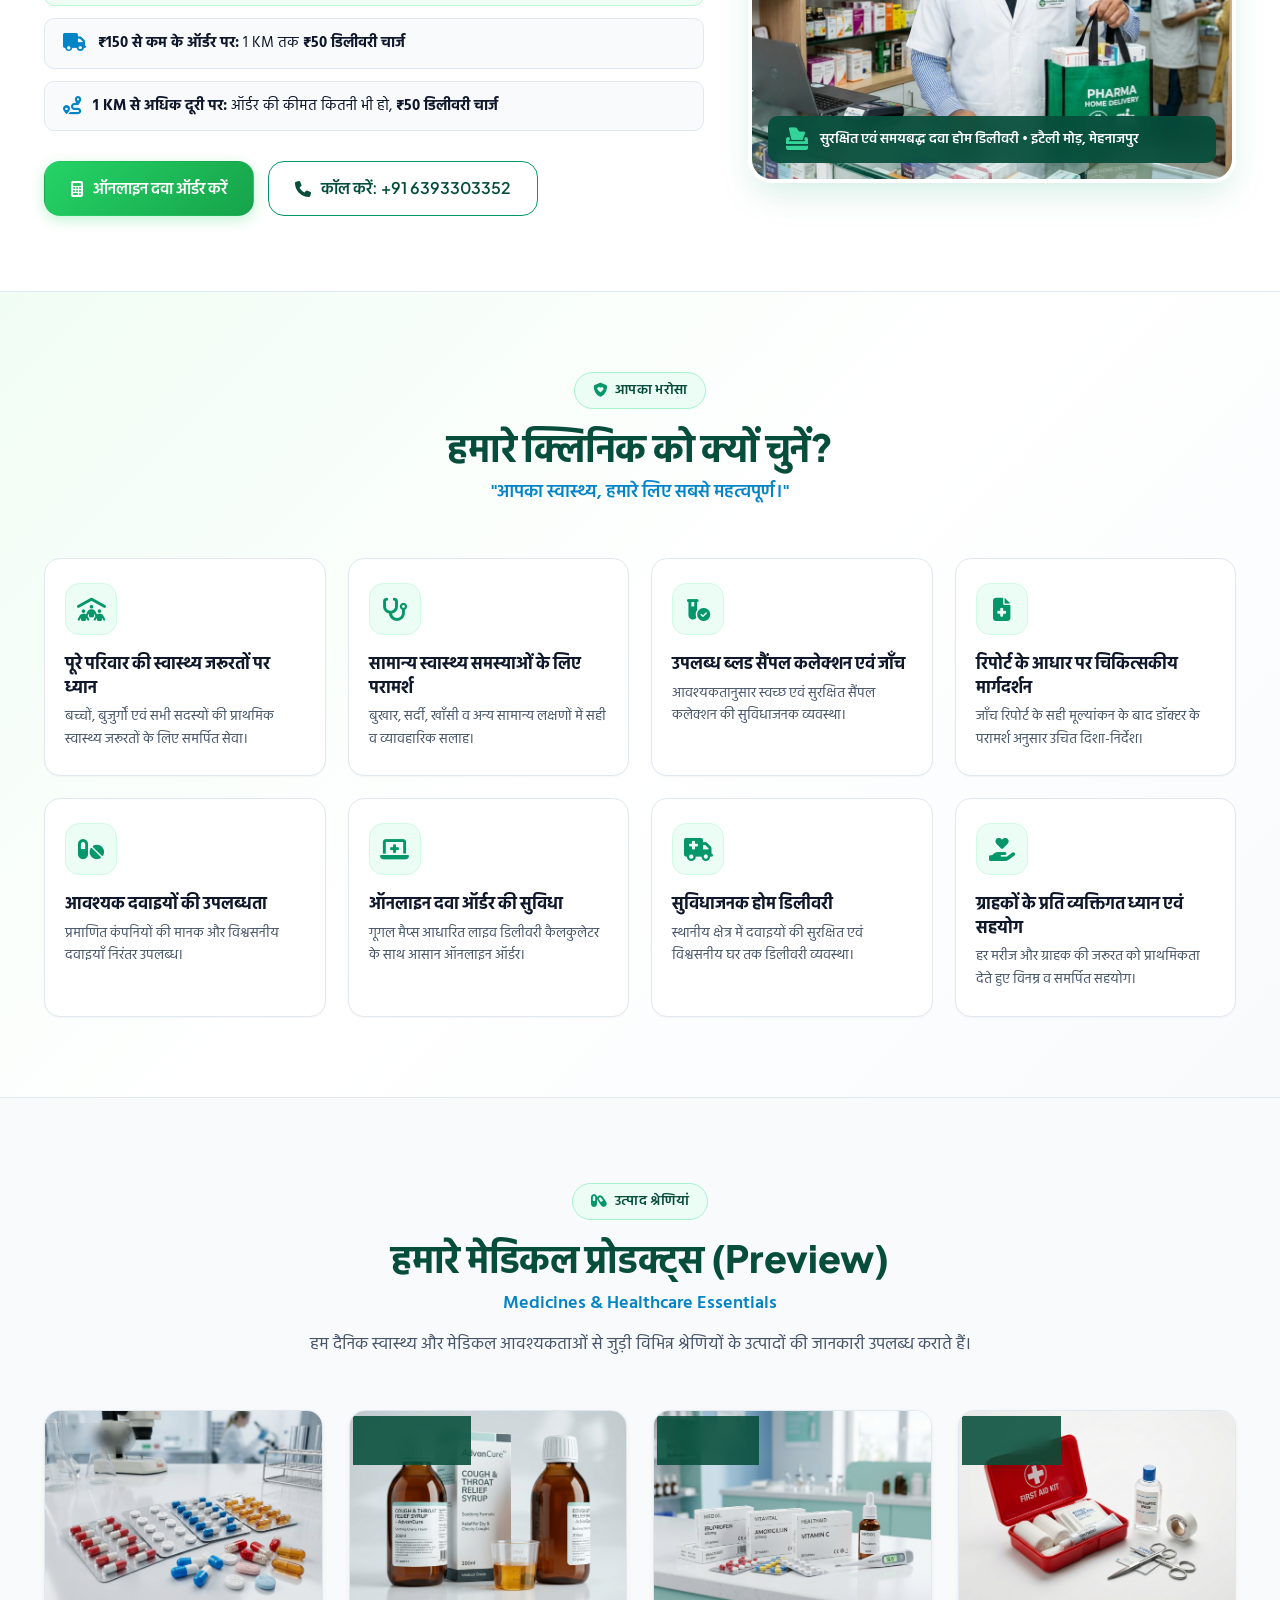
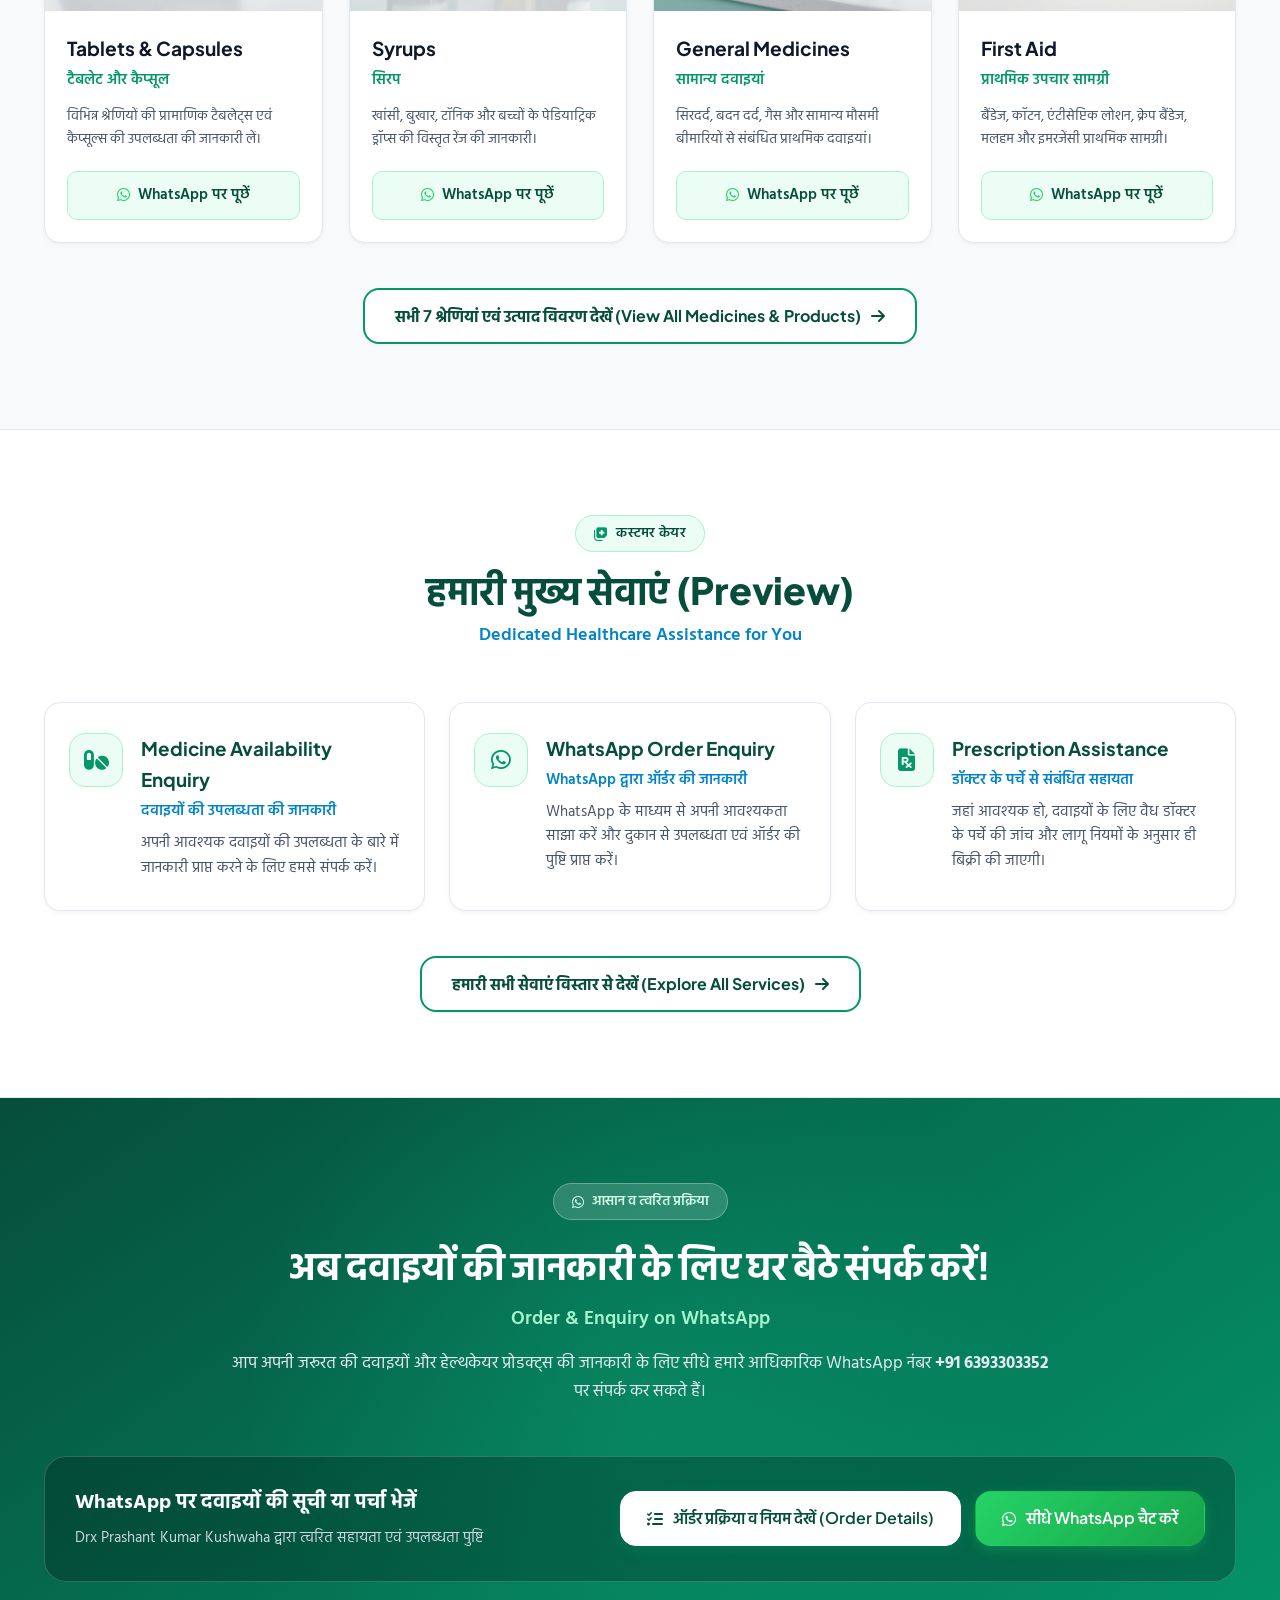
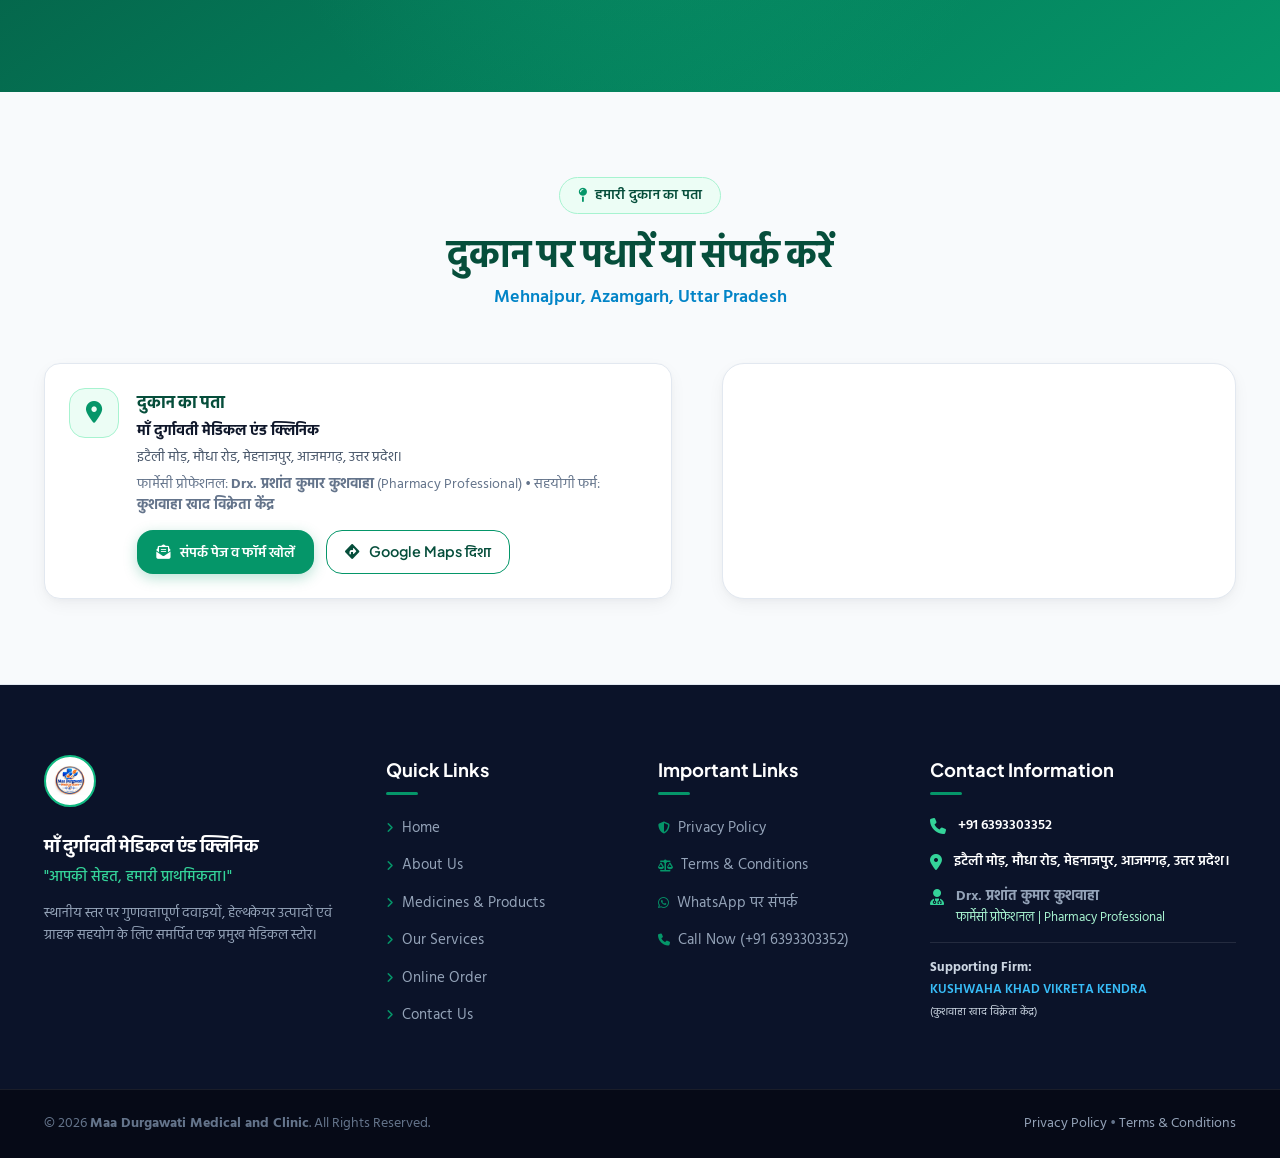
==== commit 8695d248: "feat: complete homepage UI & healthcare enhancement with 8 service cards, compact header, family cli" ====
--- a/index.html
+++ b/index.html
@@ -60,7 +60,7 @@
           <span class="brand-title-hi">माँ दुर्गावती मेडिकल एंड क्लिनिक</span>
           <span class="brand-title-en">MAA DURGAWATI MEDICAL AND CLINIC</span>
           <span class="brand-tagline-sub">
-            <i class="fa-solid fa-location-dot"></i> <a href="https://www.google.com/maps/place/Maa+Durgawati+Clinic+and+Medical+Store/@25.6872601,83.0952407,56m/data=!3m1!1e3!4m6!3m5!1s0x3991db16aa63c009:0x560fa03325085ea8!8m2!3d25.6871785!4d83.0952048!16s%2Fg%2F11vxgr2db2" target="_blank" rel="noopener noreferrer" style="color: inherit; text-decoration: underline;">इटैली मोड़</a>, मेहनाजपुर • आजमगढ़
+            <i class="fa-solid fa-location-dot"></i> इटैली मोड़, मेहनाजपुर • आजमगढ़
           </span>
         </div>
       </a>
@@ -102,7 +102,7 @@
          HERO SECTION
          ========================================== -->
     <!-- ==========================================
-         HERO SECTION (NEW EDITORIAL LAYOUT)
+         HERO SECTION (FAMILY HEALTHCARE FOCUS)
          ========================================== -->
     <section class="hero-editorial-section">
       <div class="hero-glow-1"></div>
@@ -115,58 +115,58 @@
             <span><a href="https://www.google.com/maps/place/Maa+Durgawati+Clinic+and+Medical+Store/@25.6872601,83.0952407,56m/data=!3m1!1e3!4m6!3m5!1s0x3991db16aa63c009:0x560fa03325085ea8!8m2!3d25.6871785!4d83.0952048!16s%2Fg%2F11vxgr2db2" target="_blank" rel="noopener noreferrer" style="color: inherit; text-decoration: underline; text-decoration-color: var(--primary-color);">इटैली मोड़</a>, मेहनाजपुर का विश्वसनीय मेडिकल स्टोर • Estd 2023</span>
           </div>
           
-          <h1 class="hero-editorial-title">आपकी सेहत, हमारी प्राथमिकता!</h1>
-          <p class="hero-editorial-sub">अब दवाइयाँ आपके घर तक – आसान WhatsApp ऑर्डर और सुविधाजनक होम डिलीवरी।</p>
+          <h1 class="hero-editorial-title">आपके पूरे परिवार की सेहत का भरोसेमंद साथी</h1>
           
           <p class="hero-editorial-desc">
-            माँ दुर्गावती मेडिकल एंड क्लिनिक (इटैली मोड़, मौधा रोड, मेहनाजपुर) से अपनी सभी जरूरी दवाइयाँ और स्वास्थ्य उत्पाद सीधे अपने घर मँगवाएँ। 100% असली व प्रमाणित दवाइयाँ, त्वरित सेवा और व्यक्तिगत देखभाल।
+            Maa Durgawati Clinic &amp; Medical Store में बच्चों, महिलाओं, युवाओं एवं बुजुर्गों सहित सभी आयु वर्ग के लोगों की सामान्य स्वास्थ्य संबंधी जरूरतों के लिए चिकित्सकीय परामर्श, आवश्यक जाँच, दवाइयों एवं स्वास्थ्य सुविधाओं की व्यवस्था उपलब्ध है।
           </p>
 
           <div class="hero-delivery-highlights">
             <div class="hero-highlight-pill">
+              <i class="fa-solid fa-stethoscope"></i>
+              <span><strong>प्राथमिक परामर्श:</strong> सामान्य स्वास्थ्य समस्याओं में उचित चिकित्सकीय मार्गदर्शन</span>
+            </div>
+            <div class="hero-highlight-pill">
+              <i class="fa-solid fa-vial-virus"></i>
+              <span><strong>जाँच सुविधाएँ:</strong> ब्लड सैंपल कलेक्शन, रिपोर्ट मूल्यांकन व आवश्यक दवाइयाँ</span>
+            </div>
+            <div class="hero-highlight-pill">
               <i class="fa-solid fa-truck-medical"></i>
-              <span><strong>पर्सनल होम डिलीवरी:</strong> Maa Durgawati Medical की टीम आपके ऑर्डर पर दवाइयाँ सीधे आपके घर तक पहुँचाती है।</span>
-            </div>
-            <div class="hero-highlight-pill">
-              <i class="fa-solid fa-circle-check"></i>
-              <span>1 KM तक ₹150 या अधिक के ऑर्डर पर <strong>FREE डिलीवरी</strong></span>
+              <span><strong>होम डिलीवरी:</strong> Maa Durgawati Medical की टीम आपके ऑर्डर पर दवाइयाँ घर तक पहुँचाती है</span>
             </div>
           </div>
           
           <div class="hero-editorial-actions">
             <a href="online-order.html" class="btn btn-whatsapp">
-              <i class="fa-solid fa-cart-shopping"></i> ऑनलाइन दवा ऑर्डर करें
-            </a>
-            <a href="services.html" class="btn btn-primary">
-              <i class="fa-solid fa-stethoscope"></i> हमारी सेवाएँ देखें
+              <i class="fa-solid fa-cart-shopping"></i> दवाइयाँ ऑर्डर करें
             </a>
             <a href="contact.html" class="btn btn-outline">
-              <i class="fa-solid fa-location-dot"></i> संपर्क करें (Contact Us)
+              <i class="fa-solid fa-location-dot"></i> संपर्क करें
             </a>
           </div>
         </div>
 
         <div class="hero-editorial-visual">
           <div class="hero-visual-frame">
-            <img src="assets/images/hero-home-delivery.jpg" alt="माँ दुर्गावती मेडिकल स्टोर - फार्मासिस्ट होम डिलीवरी सेवा" width="800" height="450" loading="eager">
+            <img src="assets/images/healthcare/clinic-hero-family.jpg" alt="Maa Durgawati Clinic - पारिवारिक स्वास्थ्य परामर्श एवं क्लिनिक" width="800" height="450" loading="eager">
           </div>
           
           <div class="hero-editorial-delivery-banner">
             <div class="delivery-banner-badge">
-              <i class="fa-solid fa-truck-medical"></i> पर्सनल होम डिलीवरी
+              <i class="fa-solid fa-heart-pulse"></i> पारिवारिक स्वास्थ्य केंद्र
             </div>
             <h4>
               <i class="fa-solid fa-user-doctor"></i> Drx. प्रशांत कुमार कुशवाहा
             </h4>
-            <span style="color: var(--primary-color); font-weight: 700; font-size: 0.88rem; display: block; margin-bottom: 8px;">
-              फार्मेसी प्रोफेशनल | Pharmacy Professional
+            <span style="color: var(--primary-color); font-weight: 700; font-size: 0.88rem; display: block; margin-bottom: 6px;">
+              स्वास्थ्य देखभाल एवं फार्मेसी सेवाएँ
             </span>
             <p>
-              <strong>"Maa Durgawati Medical की टीम आपके ऑर्डर पर दवाइयाँ सीधे आपके घर तक पहुँचाती है।"</strong>
+              "Maa Durgawati Medical की टीम आपके ऑर्डर पर दवाइयाँ सीधे आपके घर तक पहुँचाती है।"
             </p>
             <div class="delivery-banner-footer">
               <span><i class="fa-solid fa-map-pin"></i> इटैली मोड़, मौधा रोड, मेहनाजपुर</span>
-              <span><strong>WhatsApp: +91 6393303352</strong></span>
+              <span><strong>हेल्पलाइन: +91 6393303352</strong></span>
             </div>
           </div>
         </div>
@@ -174,96 +174,353 @@
     </section>
 
     <!-- ==========================================
-         SHORT INTRODUCTION PREVIEW
-         ========================================== -->
-    <section class="section-padding" style="background-color: #ffffff; border-bottom: 1px solid var(--border-color);">
-      <div class="container">
-        <div class="about-grid">
-          <div class="about-content">
-            <span class="section-badge"><i class="fa-solid fa-hospital-user"></i> संक्षिप्त परिचय</span>
-            <h2 class="section-title">माँ दुर्गावती मेडिकल एंड क्लिनिक</h2>
-            <div class="about-lead">
-              इटैली मोड़, मौधा रोड, मेहनाजपुर, आजमगढ़ में स्थित आपका स्थानीय मेडिकल स्टोर
-            </div>
-            <p class="about-desc-para">
-              माँ दुर्गावती मेडिकल एंड क्लिनिक, इटैली मोड़, मौधा रोड, मेहनाजपुर, आजमगढ़ में स्थित एक स्थानीय मेडिकल स्टोर है। हमारा उद्देश्य ग्राहकों को दवाइयों एवं हेल्थकेयर प्रोडक्ट्स की जानकारी, उपलब्धता संबंधी सहायता और बेहतर ग्राहक सेवा प्रदान करने में सहयोग करना है।
-            </p>
-            <p class="about-desc-para">
-              हम मानते हैं कि स्वास्थ्य से जुड़ी आवश्यकताओं में सही जानकारी और समय पर सहायता महत्वपूर्ण होती है।
-            </p>
-            <div style="margin-top: 24px;">
-              <a href="about.html" class="btn btn-outline">
-                <span>हमारे बारे में पूरा पढ़ें (Read More About Us)</span>
-                <i class="fa-solid fa-arrow-right"></i>
-              </a>
-            </div>
-          </div>
-
-          <div>
-            <div class="storefront-card">
-              <div class="storefront-verified-badge">
-                <i class="fa-solid fa-circle-check"></i>
-                <span>प्रमाणित स्थानीय मेडिकल स्टोर • Estd 2023</span>
-              </div>
-              <div class="about-storefront-wrapper">
-                <img src="assets/shop-front.jpg" alt="माँ दुर्गावती मेडिकल स्टोर वास्तविक दुकान, इटैली मोड़ मेहनाजपुर" loading="lazy">
-                <div class="storefront-caption">
-                  <i class="fa-solid fa-camera"></i>
-                  <span>वास्तविक दुकान: इटैली मोड़, मौधा रोड, आजमगढ़</span>
-                </div>
-              </div>
-            </div>
-          </div>
-        </div>
-      </div>
-    </section>
-
-    <!-- ==========================================
-         TRUST SECTION (4 Cards)
-         ========================================== -->
-    <section class="section-padding trust-section">
+         HEALTHCARE SERVICES SECTION (8 Services Grid)
+         ========================================== -->
+    <section class="healthcare-services-section">
       <div class="container">
         <div class="section-header">
-          <span class="section-badge"><i class="fa-solid fa-award"></i> हमारा संकल्प</span>
-          <h2 class="section-title">हमारे प्रति ग्राहकों का विश्वास</h2>
-          <p class="section-subtitle">Why Families in Mehnajpur Choose Us</p>
-        </div>
-
-        <div class="trust-grid">
-          <div class="trust-card">
-            <div class="trust-icon-box">
-              <i class="fa-solid fa-shield-heart"></i>
-            </div>
-            <h3>Quality Healthcare Products</h3>
-            <h4>बेहतर हेल्थकेयर प्रोडक्ट्स</h4>
-            <p>मानक और विश्वसनीय कंपनियों की दवाइयां, सिरप और जरूरी स्वास्थ्य सामग्री की उपलब्धता।</p>
-          </div>
-
-          <div class="trust-card">
-            <div class="trust-icon-box">
-              <i class="fa-solid fa-headset"></i>
-            </div>
-            <h3>Customer Support</h3>
-            <h4>ग्राहकों के लिए सहयोग</h4>
-            <p>दवाइयों के उपयोग और डॉक्टर के पर्चे की उपलब्धता समझने में स्थानीय ग्राहकों को विनम्र मार्गदर्शन।</p>
-          </div>
-
-          <div class="trust-card">
-            <div class="trust-icon-box">
-              <i class="fa-brands fa-whatsapp"></i>
-            </div>
-            <h3>Easy Online Enquiry</h3>
-            <h4>घर बैठे WhatsApp से संपर्क</h4>
-            <p>दुकान आने से पहले सीधे WhatsApp पर दवा या प्रोडक्ट की उपलब्धता पूछें और समय बचाएं।</p>
-          </div>
-
-          <div class="trust-card">
-            <div class="trust-icon-box">
-              <i class="fa-solid fa-location-dot"></i>
-            </div>
-            <h3>Convenient Location</h3>
-            <h4>मेहनाजपुर में सुविधाजनक स्थान</h4>
-            <p>इटैली मोड़, मौधा रोड पर स्थित, जहां स्थानीय नागरिकों और ग्रामीण क्षेत्रों के लोगों का पहुंचना बेहद आसान है।</p>
+          <span class="section-badge"><i class="fa-solid fa-hand-holding-medical"></i> समर्पित सेवाएँ</span>
+          <h2 class="section-title">हमारी स्वास्थ्य सेवाएँ | Healthcare Services</h2>
+          <p class="section-subtitle">Comprehensive Healthcare Solutions for Every Family Member</p>
+          <p class="section-desc">
+            Maa Durgawati Clinic &amp; Medical Store क्षेत्र के परिवारों को प्राथमिक परामर्श, जरूरी स्वास्थ्य जाँच एवं प्रमाणित दवाइयों की समग्र सुविधा उपलब्ध कराता है।
+          </p>
+        </div>
+
+        <div class="healthcare-services-grid">
+          <!-- Service 1 -->
+          <div class="healthcare-service-card">
+            <div class="service-card-img-wrap">
+              <img src="assets/images/healthcare/child-healthcare.jpg" alt="बाल स्वास्थ्य देखभाल Child Healthcare" loading="lazy">
+              <span class="service-card-badge"><i class="fa-solid fa-baby"></i> बाल स्वास्थ्य</span>
+            </div>
+            <div class="service-card-body">
+              <h3>बाल स्वास्थ्य देखभाल</h3>
+              <span class="service-en-title">Child Healthcare Consultation</span>
+              <p>बच्चों की सामान्य स्वास्थ्य समस्याओं, मौसमी बीमारियों, बुखार, सर्दी-खाँसी एवं अन्य स्वास्थ्य संबंधी जरूरतों के लिए चिकित्सकीय परामर्श और देखभाल।</p>
+              <div class="service-card-footer">
+                <a href="https://wa.me/916393303352?text=%E0%A4%A8%E0%A4%AE%E0%A4%B8%E0%A5%8D%E0%A4%A4%E0%A5%87%20Drx%20%E0%A4%AA%E0%A5%8D%E0%A4%B0%E0%A4%B6%E0%A4%BE%E0%A4%82%E0%A4%A4%20%E0%A4%9C%E0%A5%80%2C%20%E0%A4%AE%E0%A5%81%E0%A4%9D%E0%A5%87%20%E0%A4%AC%E0%A4%BE%E0%A4%B2%20%E0%A4%B8%E0%A5%8D%E0%A4%Val%E0%A4%BE%E0%A4%B8%E0%A5%8D%E0%A4%A5%E0%A5%8D%E0%A4%AF%20%E0%A4%A6%E0%A5%87%E0%A4%96%E0%A4%AD%E0%A4%BE%E0%A4%B2%20%E0%A4%95%E0%A5%87%20%E0%A4%B8%E0%A4%82%E0%A4%AC%E0%A4%82%E0%A4%A7%20%E0%A4%AE%E0%A5%87%E0%A4%82%20%E0%A4%9C%E0%A4%BE%E0%A4%A8%E0%A4%95%E0%A4%BE%E0%A4%B0%E0%A5%80%20%E0%A4%9A%E0%A4%BE%E0%A4%B9%E0%A4%BF%E0%A4%8F%E0%A5%A4" target="_blank" rel="noopener noreferrer" class="btn-service-enquire">
+                  <i class="fa-brands fa-whatsapp"></i> जानकारी पूछें
+                </a>
+              </div>
+            </div>
+          </div>
+
+          <!-- Service 2 -->
+          <div class="healthcare-service-card">
+            <div class="service-card-img-wrap">
+              <img src="assets/images/healthcare/general-healthcare.jpg" alt="सामान्य स्वास्थ्य परामर्श General Healthcare" loading="lazy">
+              <span class="service-card-badge"><i class="fa-solid fa-user-doctor"></i> प्राथमिक परामर्श</span>
+            </div>
+            <div class="service-card-body">
+              <h3>सामान्य स्वास्थ्य परामर्श</h3>
+              <span class="service-en-title">General Healthcare Consultation</span>
+              <p>बुखार, सिरदर्द, सर्दी, खाँसी, पेट दर्द एवं अन्य सामान्य स्वास्थ्य समस्याओं के लिए उचित चिकित्सकीय मार्गदर्शन एवं प्राथमिक सलाह।</p>
+              <div class="service-card-footer">
+                <a href="https://wa.me/916393303352?text=%E0%A4%A8%E0%A4%AE%E0%A4%B8%E0%A5%8D%E0%A4%A4%E0%A5%87%20Drx%20%E0%A4%AA%E0%A5%8D%E0%A4%B0%E0%A4%B6%E0%A4%BE%E0%A4%82%E0%A4%A4%20%E0%A4%9C%E0%A5%80%2C%20%E0%A4%AE%E0%A5%81%E0%A4%9D%E0%A5%87%20%E0%A4%B8%E0%A4%BE%E0%A4%AE%E0%A4%BE%E0%A4%A8%E0%A5%8D%E0%A4%AF%20%E0%A4%B8%E0%A5%8D%E0%A4%Val%E0%A4%BE%E0%A4%B8%E0%A5%8D%E0%A4%A5%E0%A5%8D%E0%A4%AF%20%E0%A4%AA%E0%A4%B0%E0%A4%BE%E0%A4%AE%E0%A4%B0%E0%A5%8D%E0%A4%B6%20%E0%A4%95%E0%A5%87%20%E0%A4%B2%E0%A4%BF%E0%A4%8F%20%E0%A4%B8%E0%A4%82%E0%A4%AA%E0%A4%B0%E0%A5%8D%E0%A4%95%20%E0%A4%95%E0%A4%B0%E0%A4%A8%E0%A4%BE%20%E0%A4%B9%E0%A5%88%E0%A5%A4" target="_blank" rel="noopener noreferrer" class="btn-service-enquire">
+                  <i class="fa-brands fa-whatsapp"></i> जानकारी पूछें
+                </a>
+              </div>
+            </div>
+          </div>
+
+          <!-- Service 3 -->
+          <div class="healthcare-service-card">
+            <div class="service-card-img-wrap">
+              <img src="assets/images/healthcare/blood-sample-collection.jpg" alt="ब्लड सैंपल कलेक्शन एवं जाँच Blood Sample Collection & Testing" loading="lazy">
+              <span class="service-card-badge"><i class="fa-solid fa-vial"></i> जाँच सुविधाएँ</span>
+            </div>
+            <div class="service-card-body">
+              <h3>ब्लड सैंपल कलेक्शन एवं जाँच</h3>
+              <span class="service-en-title">Blood Sample Collection &amp; Testing</span>
+              <p>स्वास्थ्य संबंधी जरूरतों के अनुसार ब्लड सैंपल कलेक्शन एवं उपलब्ध जाँच सुविधाएँ। जाँच रिपोर्ट के आधार पर डॉक्टर द्वारा स्वास्थ्य स्थिति का मूल्यांकन एवं आगे के उपचार के लिए उचित मार्गदर्शन।</p>
+              <div class="service-card-footer">
+                <a href="https://wa.me/916393303352?text=%E0%A4%A8%E0%A4%AE%E0%A4%B8%E0%A5%8D%E0%A4%A4%E0%A5%87%20Drx%20%E0%A4%AA%E0%A5%8D%E0%A4%B0%E0%A4%B6%E0%A4%BE%E0%A4%82%E0%A4%A4%20%E0%A4%9C%E0%A5%80%2C%20%E0%A4%AE%E0%A5%81%E0%A4%9D%E0%A5%87%20%E0%A4%AC%E0%A5%8D%E0%A4%B2%E0%A4%A1%20%E0%A4%B8%E0%A5%88%E0%A4%82%E0%A4%AA%E0%A4%B2%20%E0%A4%95%E0%A4%B2%E0%A5%87%E0%A4%95%E0%A5%8D%E0%A4%B6%E0%A4%A8%20%E0%A4%95%E0%A5%80%20%E0%A4%9C%E0%A4%BE%E0%A4%A8%E0%A4%95%E0%A4%BE%E0%A4%B0%E0%A5%80%20%E0%A4%9A%E0%A4%BE%E0%A4%B9%E0%A4%BF%E0%A4%8F%E0%A5%A4" target="_blank" rel="noopener noreferrer" class="btn-service-enquire">
+                  <i class="fa-brands fa-whatsapp"></i> जानकारी पूछें
+                </a>
+              </div>
+            </div>
+          </div>
+
+          <!-- Service 4 -->
+          <div class="healthcare-service-card">
+            <div class="service-card-img-wrap">
+              <img src="assets/images/healthcare/report-assessment.jpg" alt="रिपोर्ट एवं स्वास्थ्य मूल्यांकन Report Assessment" loading="lazy">
+              <span class="service-card-badge"><i class="fa-solid fa-file-waveform"></i> रिपोर्ट मूल्यांकन</span>
+            </div>
+            <div class="service-card-body">
+              <h3>रिपोर्ट एवं स्वास्थ्य मूल्यांकन</h3>
+              <span class="service-en-title">Report Assessment &amp; Guidance</span>
+              <p>ब्लड टेस्ट एवं अन्य जाँच रिपोर्ट के मूल्यांकन, स्वास्थ्य संबंधी समस्याओं को समझने तथा डॉक्टर के परामर्श और प्रिस्क्रिप्शन के अनुसार उपचार एवं दवाइयों की सुविधा।</p>
+              <div class="service-card-footer">
+                <a href="https://wa.me/916393303352?text=%E0%A4%A8%E0%A4%AE%E0%A4%B8%E0%A5%8D%E0%A4%A4%E0%A5%87%20Drx%20%E0%A4%AA%E0%A5%8D%E0%A4%B0%E0%A4%B6%E0%A4%BE%E0%A4%82%E0%A4%A4%20%E0%A4%9C%E0%A5%80%2C%20%E0%A4%AE%E0%A5%81%E0%A4%9D%E0%A5%87%20%E0%A4%9C%E0%A4%BE%E0%A4%81%E0%A4%9A%20%E0%A4%B0%E0%A4%BF%E0%A4%AA%E0%A5%8B%E0%A4%B0%E0%A5%8D%E0%A4%9F%20%E0%A4%AE%E0%A5%82%E0%A4%B2%E0%A5%8D%E0%A4%AF%E0%A4%BE%E0%A4%82%E0%A4%95%E0%A4%A8%20%E0%A4%B8%E0%A4%82%E0%A4%AC%E0%A4%82%E0%A4%A7%E0%A5%80%20%E0%A4%B8%E0%A4%B2%E0%A4%BE%E0%A4%B9%20%E0%A4%9A%E0%A4%BE%E0%A4%B9%E0%A4%BF%E0%A4%8F%E0%A5%A4" target="_blank" rel="noopener noreferrer" class="btn-service-enquire">
+                  <i class="fa-brands fa-whatsapp"></i> जानकारी पूछें
+                </a>
+              </div>
+            </div>
+          </div>
+
+          <!-- Service 5 -->
+          <div class="healthcare-service-card">
+            <div class="service-card-img-wrap">
+              <img src="assets/images/healthcare/womens-healthcare.jpg" alt="महिला स्वास्थ्य देखभाल Women's Healthcare" loading="lazy">
+              <span class="service-card-badge"><i class="fa-solid fa-person-dress"></i> महिला स्वास्थ्य</span>
+            </div>
+            <div class="service-card-body">
+              <h3>महिला स्वास्थ्य देखभाल</h3>
+              <span class="service-en-title">Women's Healthcare Assistance</span>
+              <p>महिलाओं की सामान्य स्वास्थ्य संबंधी जरूरतों एवं समस्याओं के लिए उचित परामर्श और आवश्यक स्वास्थ्य सुविधाएँ।</p>
+              <div class="service-card-footer">
+                <a href="https://wa.me/916393303352?text=%E0%A4%A8%E0%A4%AE%E0%A4%B8%E0%A5%8D%E0%A4%A4%E0%A5%87%20Drx%20%E0%A4%AA%E0%A5%8D%E0%A4%B0%E0%A4%B6%E0%A4%BE%E0%A4%82%E0%A4%A4%20%E0%A4%9C%E0%A5%80%2C%20%E0%A4%AE%E0%A5%81%E0%A4%9D%E0%A5%87%20%E0%A4%AE%E0%A4%B9%E0%A4%BF%E0%A4%B2%E0%A4%BE%20%E0%A4%B8%E0%A5%8D%E0%A4%Val%E0%A4%BE%E0%A4%B8%E0%A5%8D%E0%A4%A5%E0%A5%8D%E0%A4%AF%20%E0%A4%B8%E0%A5%87%E0%A4%B5%E0%A4%BE%E0%A4%93%E0%A4%82%20%E0%A4%95%E0%A5%80%20%E0%A4%9C%E0%A4%BE%E0%A4%A8%E0%A4%95%E0%A4%BE%E0%A4%B0%E0%A5%80%20%E0%A4%9A%E0%A4%BE%E0%A4%B9%E0%A4%BF%E0%A4%8F%E0%A5%A4" target="_blank" rel="noopener noreferrer" class="btn-service-enquire">
+                  <i class="fa-brands fa-whatsapp"></i> जानकारी पूछें
+                </a>
+              </div>
+            </div>
+          </div>
+
+          <!-- Service 6 -->
+          <div class="healthcare-service-card">
+            <div class="service-card-img-wrap">
+              <img src="assets/images/healthcare/senior-citizen-care.jpg" alt="वरिष्ठ नागरिक स्वास्थ्य देखभाल Senior Citizen Care" loading="lazy">
+              <span class="service-card-badge"><i class="fa-solid fa-person-cane"></i> बुजुर्ग स्वास्थ्य</span>
+            </div>
+            <div class="service-card-body">
+              <h3>वरिष्ठ नागरिक स्वास्थ्य देखभाल</h3>
+              <span class="service-en-title">Senior Citizen Care &amp; Support</span>
+              <p>बुजुर्गों की सामान्य स्वास्थ्य समस्याओं, नियमित स्वास्थ्य देखभाल और दवाइयों से जुड़ी सहायता।</p>
+              <div class="service-card-footer">
+                <a href="https://wa.me/916393303352?text=%E0%A4%A8%E0%A4%AE%E0%A4%B8%E0%A5%8D%E0%A4%A4%E0%A5%87%20Drx%20%E0%A4%AA%E0%A5%8D%E0%A4%B0%E0%A4%B6%E0%A4%BE%E0%A4%82%E0%A4%A4%20%E0%A4%9C%E0%A5%80%2C%20%E0%A4%AE%E0%A5%81%E0%A4%9D%E0%A5%87%20%E0%A4%B5%E0%A4%B0%E0%A4%BF%E0%A4%B7%E0%A5%8D%E0%A4%A0%20%E0%A4%A8%E0%A4%BE%E0%A4%97%E0%A4%B0%E0%A4%BF%E0%A4%95%20%E0%A4%A6%E0%A5%87%E0%A4%96%E0%A4%AD%E0%A4%BE%E0%A4%B2%20%E0%A4%B8%E0%A4%82%E0%A4%AC%E0%A4%82%E0%A4%A7%E0%A5%80%20%E0%A4%9C%E0%A4%BE%E0%A4%A8%E0%A4%95%E0%A4%BE%E0%A4%B0%E0%A5%80%20%E0%A4%9A%E0%A4%BE%E0%A4%B9%E0%A4%BF%E0%A4%8F%E0%A5%A4" target="_blank" rel="noopener noreferrer" class="btn-service-enquire">
+                  <i class="fa-brands fa-whatsapp"></i> जानकारी पूछें
+                </a>
+              </div>
+            </div>
+          </div>
+
+          <!-- Service 7 -->
+          <div class="healthcare-service-card">
+            <div class="service-card-img-wrap">
+              <img src="assets/images/healthcare/basic-health-checkup.jpg" alt="सामान्य स्वास्थ्य जाँच Basic Health Checkup" loading="lazy">
+              <span class="service-card-badge"><i class="fa-solid fa-heart-pulse"></i> बुनियादी जाँच</span>
+            </div>
+            <div class="service-card-body">
+              <h3>सामान्य स्वास्थ्य जाँच</h3>
+              <span class="service-en-title">Basic Health Checkup</span>
+              <p>उपलब्ध सुविधाओं के अनुसार ब्लड प्रेशर, ब्लड शुगर एवं अन्य सामान्य स्वास्थ्य मापदंडों की जाँच।</p>
+              <div class="service-card-footer">
+                <a href="https://wa.me/916393303352?text=%E0%A4%A8%E0%A4%AE%E0%A4%B8%E0%A5%8D%E0%A4%A4%E0%A5%87%20Drx%20%E0%A4%AA%E0%A5%8D%E0%A4%B0%E0%A4%B6%E0%A4%BE%E0%A4%82%E0%A4%A4%20%E0%A4%9C%E0%A5%80%2C%20%E0%A4%AE%E0%A5%81%E0%A4%9D%E0%A5%87%20BP%2F%E0%A4%B6%E0%A5%81%E0%A4%97%E0%A4%B0%20%E0%A4%B8%E0%A4%BE%E0%A4%AE%E0%A4%BE%E0%A4%A8%E0%A5%8D%E0%A4%AF%20%E0%A4%9C%E0%A4%BE%E0%A4%81%E0%A4%9A%20%E0%A4%95%E0%A5%80%20%E0%A4%9C%E0%A4%BE%E0%A4%A8%E0%A4%95%E0%A4%BE%E0%A4%B0%E0%A5%80%20%E0%A4%9A%E0%A4%BE%E0%A4%B9%E0%A4%BF%E0%A4%8F%E0%A5%A4" target="_blank" rel="noopener noreferrer" class="btn-service-enquire">
+                  <i class="fa-brands fa-whatsapp"></i> जानकारी पूछें
+                </a>
+              </div>
+            </div>
+          </div>
+
+          <!-- Service 8 -->
+          <div class="healthcare-service-card">
+            <div class="service-card-img-wrap">
+              <img src="assets/images/general-medicines.jpg" alt="आवश्यक दवाइयाँ एवं मेडिकल सुविधाएँ Medicine & Pharmacy" loading="lazy">
+              <span class="service-card-badge"><i class="fa-solid fa-pills"></i> फार्मेसी सुविधा</span>
+            </div>
+            <div class="service-card-body">
+              <h3>आवश्यक दवाइयाँ एवं मेडिकल सुविधाएँ</h3>
+              <span class="service-en-title">Medicine &amp; Pharmacy Care</span>
+              <p>विभिन्न सामान्य स्वास्थ्य समस्याओं के लिए आवश्यक दवाइयाँ, मेडिकल एवं हेल्थकेयर उत्पाद उपलब्ध कराने की सुविधा।</p>
+              <div class="service-card-footer">
+                <a href="online-order.html" class="btn-service-enquire" style="background-color: var(--primary-color); color: #ffffff;">
+                  <i class="fa-solid fa-cart-shopping"></i> ऑनलाइन ऑर्डर करें
+                </a>
+              </div>
+            </div>
+          </div>
+        </div>
+      </div>
+    </section>
+
+    <!-- ==========================================
+         DOCTOR / CLINIC INTRODUCTION SECTION
+         ========================================== -->
+    <section class="doctor-clinic-intro-section">
+      <div class="container">
+        <div class="doctor-intro-grid">
+          <div class="doctor-photo-card">
+            <img src="assets/images/healthcare/doctor-clinic-intro.jpg" alt="Drx. प्रशांत कुमार कुशवाहा - स्वास्थ्य देखभाल एवं फार्मेसी सेवाएँ" width="600" height="440" loading="lazy">
+            <div class="doctor-photo-badge">
+              <i class="fa-solid fa-circle-check"></i>
+              <div>
+                <strong>Drx. प्रशांत कुमार कुशवाहा</strong>
+                <span>स्वास्थ्य देखभाल एवं फार्मेसी सेवाएँ</span>
+              </div>
+            </div>
+          </div>
+
+          <div class="doctor-intro-content">
+            <div class="doctor-lead-badge">
+              <i class="fa-solid fa-user-doctor"></i> समर्पित स्वास्थ्य सेवा
+            </div>
+            <h2>Drx. प्रशांत कुमार कुशवाहा</h2>
+            <div class="doctor-designation-sub">
+              <i class="fa-solid fa-stethoscope"></i> स्वास्थ्य देखभाल एवं फार्मेसी सेवाएँ
+            </div>
+            <p class="doctor-bio-para">
+              "बेहतर स्वास्थ्य देखभाल, उचित चिकित्सकीय मार्गदर्शन और मरीजों की जरूरतों को प्राथमिकता देते हुए Maa Durgawati Clinic &amp; Medical Store क्षेत्र के लोगों को सुविधाजनक स्वास्थ्य सेवाएँ प्रदान करने के लिए समर्पित है।"
+            </p>
+
+            <div class="doctor-commitments-list">
+              <div class="commitment-item">
+                <i class="fa-solid fa-circle-check"></i>
+                <span>ग्रामीण व कस्बाई परिवारों की प्राथमिक स्वास्थ्य जरूरतों पर निरंतर व्यक्तिगत ध्यान</span>
+              </div>
+              <div class="commitment-item">
+                <i class="fa-solid fa-circle-check"></i>
+                <span>डॉक्टर के पर्चे (Prescription) की वैज्ञानिक जांच एवं प्रामाणिक दवाइयों का वितरण</span>
+              </div>
+              <div class="commitment-item">
+                <i class="fa-solid fa-circle-check"></i>
+                <span>सामान्य मौसमी समस्याओं, प्राथमिक उपचार और स्वास्थ्य निगरानी में विनम्र मार्गदर्शन</span>
+              </div>
+              <div class="commitment-item">
+                <i class="fa-solid fa-circle-check"></i>
+                <span>ईमानदारी, पारदर्शिता एवं उचित स्वास्थ्य परामर्श का अटूट संकल्प</span>
+              </div>
+            </div>
+
+            <div class="doctor-actions-row">
+              <a href="https://wa.me/916393303352?text=%E0%A4%A8%E0%A4%AE%E0%A4%B8%E0%A5%8D%E0%A4%A4%E0%A5%87%20Drx%20%E0%A4%AA%E0%A5%8D%E0%A4%B0%E0%A4%B6%E0%A4%BE%E0%A4%82%E0%A4%A4%20%E0%A4%9C%E0%A5%80%2C%20%E0%A4%AE%E0%A5%81%E0%A4%9D%E0%A5%87%20%E0%A4%B8%E0%A5%8D%E0%A4%Val%E0%A4%BE%E0%A4%B8%E0%A5%8D%E0%A4%A5%E0%A5%8D%E0%A4%AF%20%E0%A4%B8%E0%A4%B2%E0%A4%BE%E0%A4%B9%20%2F%20%E0%A4%A6%E0%A4%B5%E0%A4%BE%20%E0%A4%95%E0%A5%80%20%E0%A4%9C%E0%A4%BE%E0%A4%A8%E0%A4%95%E0%A4%BE%E0%A4%B0%E0%A5%80%20%E0%A4%9A%E0%A4%BE%E0%A4%B9%E0%A4%BF%E0%A4%8F%E0%A5%A4" target="_blank" rel="noopener noreferrer" class="btn btn-whatsapp">
+                <i class="fa-brands fa-whatsapp"></i> सीधे WhatsApp परामर्श करें
+              </a>
+              <a href="contact.html" class="btn btn-outline">
+                <i class="fa-solid fa-hospital-user"></i> क्लिनिक पर पधारें (Visit Clinic)
+              </a>
+            </div>
+          </div>
+        </div>
+      </div>
+    </section>
+
+    <!-- ==========================================
+         PERSONAL HOME DELIVERY SECTION
+         ========================================== -->
+    <section class="home-delivery-showcase-section">
+      <div class="container">
+        <div class="delivery-showcase-grid">
+          <div class="delivery-showcase-content">
+            <span class="section-badge"><i class="fa-solid fa-truck-medical"></i> होम डिलीवरी सुविधा</span>
+            <h2>अब दवाइयाँ आपके घर तक!</h2>
+            <p class="delivery-showcase-desc">
+              "Maa Durgawati Medical की टीम आपके ऑर्डर पर दवाइयाँ सीधे आपके घर तक पहुँचाती है। घर बैठे ऑनलाइन ऑर्डर करें और सुविधाजनक तरीके से दवाइयाँ प्राप्त करें।"
+            </p>
+
+            <div class="delivery-rules-pills-wrap">
+              <div class="delivery-rule-pill-item free-rule">
+                <i class="fa-solid fa-gift" style="color: #059669;"></i>
+                <div><strong>1 KM तक:</strong> ₹150 या उससे अधिक के ऑर्डर पर <strong>FREE DELIVERY</strong></div>
+              </div>
+              <div class="delivery-rule-pill-item">
+                <i class="fa-solid fa-truck" style="color: #0284c7;"></i>
+                <div><strong>₹150 से कम के ऑर्डर पर:</strong> 1 KM तक <strong>₹50 डिलीवरी चार्ज</strong></div>
+              </div>
+              <div class="delivery-rule-pill-item">
+                <i class="fa-solid fa-route" style="color: #0284c7;"></i>
+                <div><strong>1 KM से अधिक दूरी पर:</strong> ऑर्डर की कीमत कितनी भी हो, <strong>₹50 डिलीवरी चार्ज</strong></div>
+              </div>
+            </div>
+
+            <div class="hero-editorial-actions">
+              <a href="online-order.html" class="btn btn-whatsapp">
+                <i class="fa-solid fa-calculator"></i> ऑनलाइन दवा ऑर्डर करें
+              </a>
+              <a href="tel:+916393303352" class="btn btn-outline">
+                <i class="fa-solid fa-phone"></i> कॉल करें: +91 6393303352
+              </a>
+            </div>
+          </div>
+
+          <div class="delivery-showcase-visual">
+            <img src="assets/images/hero-home-delivery.jpg" alt="Maa Durgawati Medical Store - फार्मासिस्ट होम डिलीवरी सेवा" width="800" height="450" loading="lazy">
+            <div class="delivery-visual-tag">
+              <i class="fa-solid fa-box-tissue"></i>
+              <div>
+                सुरक्षित एवं समयबद्ध दवा होम डिलीवरी • इटैली मोड़, मेहनाजपुर
+              </div>
+            </div>
+          </div>
+        </div>
+      </div>
+    </section>
+
+    <!-- ==========================================
+         WHY CHOOSE US SECTION (8 Key Highlights)
+         ========================================== -->
+    <section class="why-choose-us-section">
+      <div class="container">
+        <div class="section-header">
+          <span class="section-badge"><i class="fa-solid fa-shield-heart"></i> आपका भरोसा</span>
+          <h2 class="section-title">हमारे क्लिनिक को क्यों चुनें?</h2>
+          <p class="section-subtitle">"आपका स्वास्थ्य, हमारे लिए सबसे महत्वपूर्ण।"</p>
+        </div>
+
+        <div class="why-choose-grid">
+          <div class="why-choose-card">
+            <div class="why-icon-box">
+              <i class="fa-solid fa-people-roof"></i>
+            </div>
+            <h4>पूरे परिवार की स्वास्थ्य जरूरतों पर ध्यान</h4>
+            <p>बच्चों, बुजुर्गों एवं सभी सदस्यों की प्राथमिक स्वास्थ्य जरूरतों के लिए समर्पित सेवा।</p>
+          </div>
+
+          <div class="why-choose-card">
+            <div class="why-icon-box">
+              <i class="fa-solid fa-stethoscope"></i>
+            </div>
+            <h4>सामान्य स्वास्थ्य समस्याओं के लिए परामर्श</h4>
+            <p>बुखार, सर्दी, खाँसी व अन्य सामान्य लक्षणों में सही व व्यावहारिक सलाह।</p>
+          </div>
+
+          <div class="why-choose-card">
+            <div class="why-icon-box">
+              <i class="fa-solid fa-vial-circle-check"></i>
+            </div>
+            <h4>उपलब्ध ब्लड सैंपल कलेक्शन एवं जाँच</h4>
+            <p>आवश्यकतानुसार स्वच्छ एवं सुरक्षित सैंपल कलेक्शन की सुविधाजनक व्यवस्था।</p>
+          </div>
+
+          <div class="why-choose-card">
+            <div class="why-icon-box">
+              <i class="fa-solid fa-file-medical"></i>
+            </div>
+            <h4>रिपोर्ट के आधार पर चिकित्सकीय मार्गदर्शन</h4>
+            <p>जाँच रिपोर्ट के सही मूल्यांकन के बाद डॉक्टर के परामर्श अनुसार उचित दिशा-निर्देश।</p>
+          </div>
+
+          <div class="why-choose-card">
+            <div class="why-icon-box">
+              <i class="fa-solid fa-pills"></i>
+            </div>
+            <h4>आवश्यक दवाइयों की उपलब्धता</h4>
+            <p>प्रमाणित कंपनियों की मानक और विश्वसनीय दवाइयाँ निरंतर उपलब्ध।</p>
+          </div>
+
+          <div class="why-choose-card">
+            <div class="why-icon-box">
+              <i class="fa-solid fa-laptop-medical"></i>
+            </div>
+            <h4>ऑनलाइन दवा ऑर्डर की सुविधा</h4>
+            <p>गूगल मैप्स आधारित लाइव डिलीवरी कैलकुलेटर के साथ आसान ऑनलाइन ऑर्डर।</p>
+          </div>
+
+          <div class="why-choose-card">
+            <div class="why-icon-box">
+              <i class="fa-solid fa-truck-medical"></i>
+            </div>
+            <h4>सुविधाजनक होम डिलीवरी</h4>
+            <p>स्थानीय क्षेत्र में दवाइयों की सुरक्षित एवं विश्वसनीय घर तक डिलीवरी व्यवस्था।</p>
+          </div>
+
+          <div class="why-choose-card">
+            <div class="why-icon-box">
+              <i class="fa-solid fa-hand-holding-heart"></i>
+            </div>
+            <h4>ग्राहकों के प्रति व्यक्तिगत ध्यान एवं सहयोग</h4>
+            <p>हर मरीज और ग्राहक की जरूरत को प्राथमिकता देते हुए विनम्र व समर्पित सहयोग।</p>
           </div>
         </div>
       </div>
--- a/css/style.css
+++ b/css/style.css
@@ -55,7 +55,7 @@
   --radius-lg: 22px;
   --radius-full: 9999px;
   
-  --header-height: 76px;
+  --header-height: 64px;
   --transition: all 0.25s cubic-bezier(0.16, 1, 0.3, 1);
 }
 
@@ -192,8 +192,8 @@
 .top-bar {
   background: linear-gradient(90deg, #064e3b 0%, #047857 100%);
   color: #ecfdf5;
-  font-size: 0.84rem;
-  padding: 8px 0;
+  font-size: 0.81rem;
+  padding: 5px 0;
   border-bottom: 1px solid rgba(255, 255, 255, 0.1);
   position: relative;
   z-index: 990;
@@ -275,26 +275,26 @@
   align-items: center;
   justify-content: space-between;
   height: var(--header-height);
-  gap: 20px;
+  gap: 16px;
 }
 
 /* Brand Logo Block */
 .brand-logo {
   display: flex;
   align-items: center;
-  gap: 12px;
+  gap: 10px;
   flex-shrink: 0;
   text-decoration: none;
 }
 
 .official-logo-img {
-  height: 52px;
-  width: 52px;
+  height: 44px;
+  width: 44px;
   border-radius: 50%;
   object-fit: contain;
   background-color: #ffffff;
   padding: 2px;
-  box-shadow: 0 2px 8px rgba(16, 185, 129, 0.2);
+  box-shadow: 0 2px 6px rgba(16, 185, 129, 0.2);
   border: 2px solid #10b981;
   flex-shrink: 0;
   transition: var(--transition);
@@ -302,7 +302,7 @@
 
 .brand-logo:hover .official-logo-img {
   transform: scale(1.05);
-  box-shadow: 0 4px 14px rgba(5, 150, 105, 0.3);
+  box-shadow: 0 4px 10px rgba(5, 150, 105, 0.25);
 }
 
 .brand-text-block {
@@ -313,26 +313,28 @@
 
 .brand-title-hi {
   font-family: var(--font-heading);
-  font-size: 1.15rem;
+  font-size: 1.08rem;
   font-weight: 700;
   color: var(--primary-dark);
-  line-height: 1.25;
+  line-height: 1.35;
   letter-spacing: -0.2px;
+  display: block;
 }
 
 .brand-title-en {
   font-family: var(--font-heading);
-  font-size: 0.72rem;
+  font-size: 0.65rem;
   font-weight: 700;
   color: var(--secondary-color);
-  letter-spacing: 0.6px;
+  letter-spacing: 0.5px;
   line-height: 1.2;
+  display: block;
 }
 
 .brand-tagline-sub {
-  font-size: 0.68rem;
+  font-size: 0.72rem;
   color: var(--text-subtle);
-  line-height: 1.2;
+  line-height: 1.25;
   display: flex;
   align-items: center;
   gap: 4px;
@@ -494,26 +496,39 @@
 
 @media (max-width: 600px) {
   :root {
-    --header-height: 68px;
+    --header-height: 64px;
+  }
+  .site-header {
+    padding: 2px 0;
+  }
+  .header-inner {
+    padding: 4px 0;
+    min-height: 56px;
+  }
+  .brand-logo {
+    gap: 8px;
   }
   .brand-title-hi {
-    font-size: 0.98rem;
+    font-size: 0.96rem;
+    line-height: 1.35;
   }
   .brand-title-en {
-    font-size: 0.65rem;
+    font-size: 0.60rem;
+    line-height: 1.2;
   }
   .brand-tagline-sub {
-    display: none;
+    display: none !important;
   }
   .official-logo-img {
-    height: 44px;
-    width: 44px;
+    height: 42px;
+    width: 42px;
   }
   .btn-header-wa span {
     display: none;
   }
   .btn-header-wa {
-    padding: 8px 12px;
+    padding: 7px 11px;
+    font-size: 0.9rem;
   }
 }
 
@@ -3096,3 +3111,499 @@
     position: static;
   }
 }
+
+/* ==========================================================================
+   ENHANCED HEALTHCARE SERVICES SECTION (8 Services Grid)
+   ========================================================================== */
+.healthcare-services-section {
+  background-color: #f8fafc;
+  border-bottom: 1px solid var(--border-color);
+  padding: 70px 0 85px 0;
+}
+
+.healthcare-services-grid {
+  display: grid;
+  grid-template-columns: repeat(4, 1fr);
+  gap: 24px;
+}
+
+.healthcare-service-card {
+  background: #ffffff;
+  border: 1px solid var(--border-color);
+  border-radius: var(--radius-md);
+  overflow: hidden;
+  box-shadow: var(--shadow-sm);
+  display: flex;
+  flex-direction: column;
+  transition: var(--transition);
+}
+
+.healthcare-service-card:hover {
+  transform: translateY(-6px);
+  box-shadow: 0 16px 32px -6px rgba(15, 23, 42, 0.1), 0 4px 12px -2px rgba(5, 150, 105, 0.12);
+  border-color: #a7f3d0;
+}
+
+.service-card-img-wrap {
+  position: relative;
+  width: 100%;
+  height: 190px;
+  overflow: hidden;
+  background-color: #e2e8f0;
+}
+
+.service-card-img-wrap img {
+  width: 100%;
+  height: 100%;
+  object-fit: cover;
+  transition: transform 0.5s ease;
+}
+
+.healthcare-service-card:hover .service-card-img-wrap img {
+  transform: scale(1.06);
+}
+
+.service-card-badge {
+  position: absolute;
+  top: 12px;
+  left: 12px;
+  background: rgba(6, 78, 59, 0.88);
+  backdrop-filter: blur(8px);
+  color: #ffffff;
+  padding: 4px 12px;
+  border-radius: var(--radius-full);
+  font-size: 0.74rem;
+  font-weight: 700;
+  letter-spacing: 0.3px;
+  display: inline-flex;
+  align-items: center;
+  gap: 5px;
+}
+
+.service-card-body {
+  padding: 20px;
+  display: flex;
+  flex-direction: column;
+  flex-grow: 1;
+}
+
+.service-card-body h3 {
+  font-family: var(--font-heading);
+  font-size: 1.15rem;
+  font-weight: 700;
+  color: var(--text-main);
+  margin-bottom: 2px;
+  line-height: 1.35;
+}
+
+.service-card-body .service-en-title {
+  font-size: 0.8rem;
+  font-weight: 600;
+  color: var(--secondary-color);
+  margin-bottom: 12px;
+  display: block;
+}
+
+.service-card-body p {
+  font-size: 0.88rem;
+  color: var(--text-muted);
+  line-height: 1.6;
+  margin-bottom: 20px;
+  flex-grow: 1;
+}
+
+.service-card-footer {
+  margin-top: auto;
+  border-top: 1px solid var(--border-light);
+  padding-top: 14px;
+}
+
+.btn-service-enquire {
+  width: 100%;
+  display: inline-flex;
+  align-items: center;
+  justify-content: center;
+  gap: 8px;
+  padding: 9px 14px;
+  background-color: var(--primary-light);
+  color: var(--primary-dark);
+  border: 1px solid var(--primary-border);
+  border-radius: var(--radius-sm);
+  font-weight: 600;
+  font-size: 0.86rem;
+  transition: var(--transition);
+  text-decoration: none;
+}
+
+.btn-service-enquire:hover {
+  background-color: var(--primary-color);
+  color: #ffffff;
+  border-color: var(--primary-color);
+}
+
+@media (max-width: 1200px) {
+  .healthcare-services-grid {
+    grid-template-columns: repeat(3, 1fr);
+  }
+}
+
+@media (max-width: 860px) {
+  .healthcare-services-grid {
+    grid-template-columns: repeat(2, 1fr);
+    gap: 18px;
+  }
+}
+
+@media (max-width: 540px) {
+  .healthcare-services-grid {
+    grid-template-columns: 1fr;
+  }
+  .service-card-img-wrap {
+    height: 180px;
+  }
+}
+
+/* ==========================================================================
+   DOCTOR / CLINIC INTRODUCTION SECTION
+   ========================================================================== */
+.doctor-clinic-intro-section {
+  padding: 80px 0;
+  background: #ffffff;
+  border-bottom: 1px solid var(--border-color);
+}
+
+.doctor-intro-grid {
+  display: grid;
+  grid-template-columns: 0.85fr 1.15fr;
+  gap: 50px;
+  align-items: center;
+}
+
+.doctor-photo-card {
+  position: relative;
+  border-radius: 24px;
+  overflow: hidden;
+  box-shadow: 0 16px 36px -8px rgba(15, 23, 42, 0.12), 0 4px 12px -2px rgba(5, 150, 105, 0.12);
+  border: 4px solid #ffffff;
+  background: #ffffff;
+}
+
+.doctor-photo-card img {
+  width: 100%;
+  height: 440px;
+  object-fit: cover;
+  object-position: center 15%;
+  display: block;
+}
+
+.doctor-photo-badge {
+  position: absolute;
+  bottom: 16px;
+  left: 16px;
+  right: 16px;
+  background: rgba(255, 255, 255, 0.95);
+  backdrop-filter: blur(12px);
+  padding: 12px 18px;
+  border-radius: var(--radius-sm);
+  border: 1px solid rgba(16, 185, 129, 0.3);
+  display: flex;
+  align-items: center;
+  gap: 12px;
+  box-shadow: 0 4px 12px rgba(0, 0, 0, 0.08);
+}
+
+.doctor-photo-badge i {
+  color: #10b981;
+  font-size: 1.5rem;
+}
+
+.doctor-photo-badge strong {
+  display: block;
+  font-size: 0.95rem;
+  color: var(--primary-dark);
+}
+
+.doctor-photo-badge span {
+  font-size: 0.8rem;
+  color: var(--text-muted);
+}
+
+.doctor-intro-content {
+  display: flex;
+  flex-direction: column;
+}
+
+.doctor-lead-badge {
+  display: inline-flex;
+  align-items: center;
+  gap: 8px;
+  padding: 6px 14px;
+  background-color: var(--primary-light);
+  color: var(--primary-dark);
+  border: 1px solid var(--primary-border);
+  border-radius: var(--radius-full);
+  font-size: 0.82rem;
+  font-weight: 700;
+  width: fit-content;
+  margin-bottom: 14px;
+}
+
+.doctor-intro-content h2 {
+  font-family: var(--font-heading);
+  font-size: 2.3rem;
+  font-weight: 800;
+  color: var(--primary-dark);
+  line-height: 1.25;
+  margin-bottom: 6px;
+}
+
+.doctor-designation-sub {
+  font-size: 1.15rem;
+  font-weight: 700;
+  color: var(--secondary-color);
+  margin-bottom: 18px;
+  display: flex;
+  align-items: center;
+  gap: 8px;
+}
+
+.doctor-bio-para {
+  font-size: 1rem;
+  color: var(--text-muted);
+  line-height: 1.75;
+  margin-bottom: 22px;
+}
+
+.doctor-commitments-list {
+  display: flex;
+  flex-direction: column;
+  gap: 10px;
+  margin-bottom: 28px;
+}
+
+.commitment-item {
+  display: flex;
+  align-items: center;
+  gap: 12px;
+  font-size: 0.94rem;
+  font-weight: 600;
+  color: var(--text-main);
+}
+
+.commitment-item i {
+  color: #10b981;
+  font-size: 1.05rem;
+  flex-shrink: 0;
+}
+
+.doctor-actions-row {
+  display: flex;
+  align-items: center;
+  gap: 14px;
+  flex-wrap: wrap;
+}
+
+@media (max-width: 960px) {
+  .doctor-intro-grid {
+    grid-template-columns: 1fr;
+    gap: 36px;
+  }
+  .doctor-photo-card img {
+    height: 360px;
+  }
+}
+
+/* ==========================================================================
+   WHY CHOOSE US SECTION (8 Key Highlights)
+   ========================================================================== */
+.why-choose-us-section {
+  padding: 80px 0;
+  background: linear-gradient(135deg, #f0fdf4 0%, #ffffff 50%, #f8fafc 100%);
+  border-bottom: 1px solid var(--border-color);
+}
+
+.why-choose-grid {
+  display: grid;
+  grid-template-columns: repeat(4, 1fr);
+  gap: 22px;
+  margin-top: 36px;
+}
+
+.why-choose-card {
+  background: #ffffff;
+  border: 1px solid var(--border-color);
+  border-radius: var(--radius-md);
+  padding: 24px 20px;
+  transition: var(--transition);
+  box-shadow: var(--shadow-xs);
+  display: flex;
+  flex-direction: column;
+}
+
+.why-choose-card:hover {
+  transform: translateY(-5px);
+  border-color: #a7f3d0;
+  box-shadow: 0 14px 28px -4px rgba(16, 185, 129, 0.12);
+}
+
+.why-icon-box {
+  width: 52px;
+  height: 52px;
+  border-radius: 14px;
+  background-color: #ecfdf5;
+  color: var(--primary-color);
+  display: flex;
+  align-items: center;
+  justify-content: center;
+  font-size: 1.45rem;
+  margin-bottom: 16px;
+  transition: var(--transition);
+  border: 1px solid #d1fae5;
+}
+
+.why-choose-card:hover .why-icon-box {
+  background-color: var(--primary-color);
+  color: #ffffff;
+  border-color: var(--primary-color);
+}
+
+.why-choose-card h4 {
+  font-family: var(--font-heading);
+  font-size: 1.05rem;
+  font-weight: 700;
+  color: var(--text-main);
+  margin-bottom: 8px;
+  line-height: 1.4;
+}
+
+.why-choose-card p {
+  font-size: 0.88rem;
+  color: var(--text-muted);
+  line-height: 1.6;
+}
+
+@media (max-width: 1100px) {
+  .why-choose-grid {
+    grid-template-columns: repeat(2, 1fr);
+  }
+}
+
+@media (max-width: 580px) {
+  .why-choose-grid {
+    grid-template-columns: 1fr;
+    gap: 16px;
+  }
+}
+
+/* ==========================================================================
+   PERSONAL HOME DELIVERY SHOWCASE SECTION
+   ========================================================================== */
+.home-delivery-showcase-section {
+  padding: 75px 0;
+  background-color: #ffffff;
+  border-bottom: 1px solid var(--border-color);
+}
+
+.delivery-showcase-grid {
+  display: grid;
+  grid-template-columns: 1.15fr 0.85fr;
+  gap: 44px;
+  align-items: center;
+}
+
+.delivery-showcase-content h2 {
+  font-family: var(--font-heading);
+  font-size: 2.3rem;
+  font-weight: 800;
+  color: var(--primary-dark);
+  line-height: 1.25;
+  margin-bottom: 14px;
+}
+
+.delivery-showcase-desc {
+  font-size: 1.05rem;
+  color: var(--text-muted);
+  line-height: 1.7;
+  margin-bottom: 24px;
+}
+
+.delivery-rules-pills-wrap {
+  display: flex;
+  flex-direction: column;
+  gap: 12px;
+  margin-bottom: 30px;
+}
+
+.delivery-rule-pill-item {
+  display: flex;
+  align-items: center;
+  gap: 12px;
+  background: #f8fafc;
+  border: 1px solid #e2e8f0;
+  padding: 12px 18px;
+  border-radius: var(--radius-sm);
+  font-size: 0.94rem;
+  color: var(--text-main);
+  transition: var(--transition);
+}
+
+.delivery-rule-pill-item.free-rule {
+  background: #f0fdf4;
+  border-color: #bbf7d0;
+  color: #065f46;
+}
+
+.delivery-rule-pill-item i {
+  font-size: 1.15rem;
+  flex-shrink: 0;
+}
+
+.delivery-showcase-visual {
+  position: relative;
+  border-radius: 24px;
+  overflow: hidden;
+  box-shadow: 0 16px 36px -8px rgba(5, 150, 105, 0.18);
+  border: 4px solid #ffffff;
+}
+
+.delivery-showcase-visual img {
+  width: 100%;
+  height: 380px;
+  object-fit: cover;
+  display: block;
+}
+
+.delivery-visual-tag {
+  position: absolute;
+  bottom: 16px;
+  left: 16px;
+  right: 16px;
+  background: rgba(6, 78, 59, 0.92);
+  backdrop-filter: blur(8px);
+  color: #ffffff;
+  padding: 12px 18px;
+  border-radius: var(--radius-sm);
+  display: flex;
+  align-items: center;
+  gap: 12px;
+  font-size: 0.9rem;
+  font-weight: 600;
+}
+
+.delivery-visual-tag i {
+  font-size: 1.4rem;
+  color: #34d399;
+}
+
+@media (max-width: 960px) {
+  .delivery-showcase-grid {
+    grid-template-columns: 1fr;
+    gap: 36px;
+  }
+  .delivery-showcase-content h2 {
+    font-size: 1.95rem;
+  }
+  .delivery-showcase-visual img {
+    height: 300px;
+  }
+}
